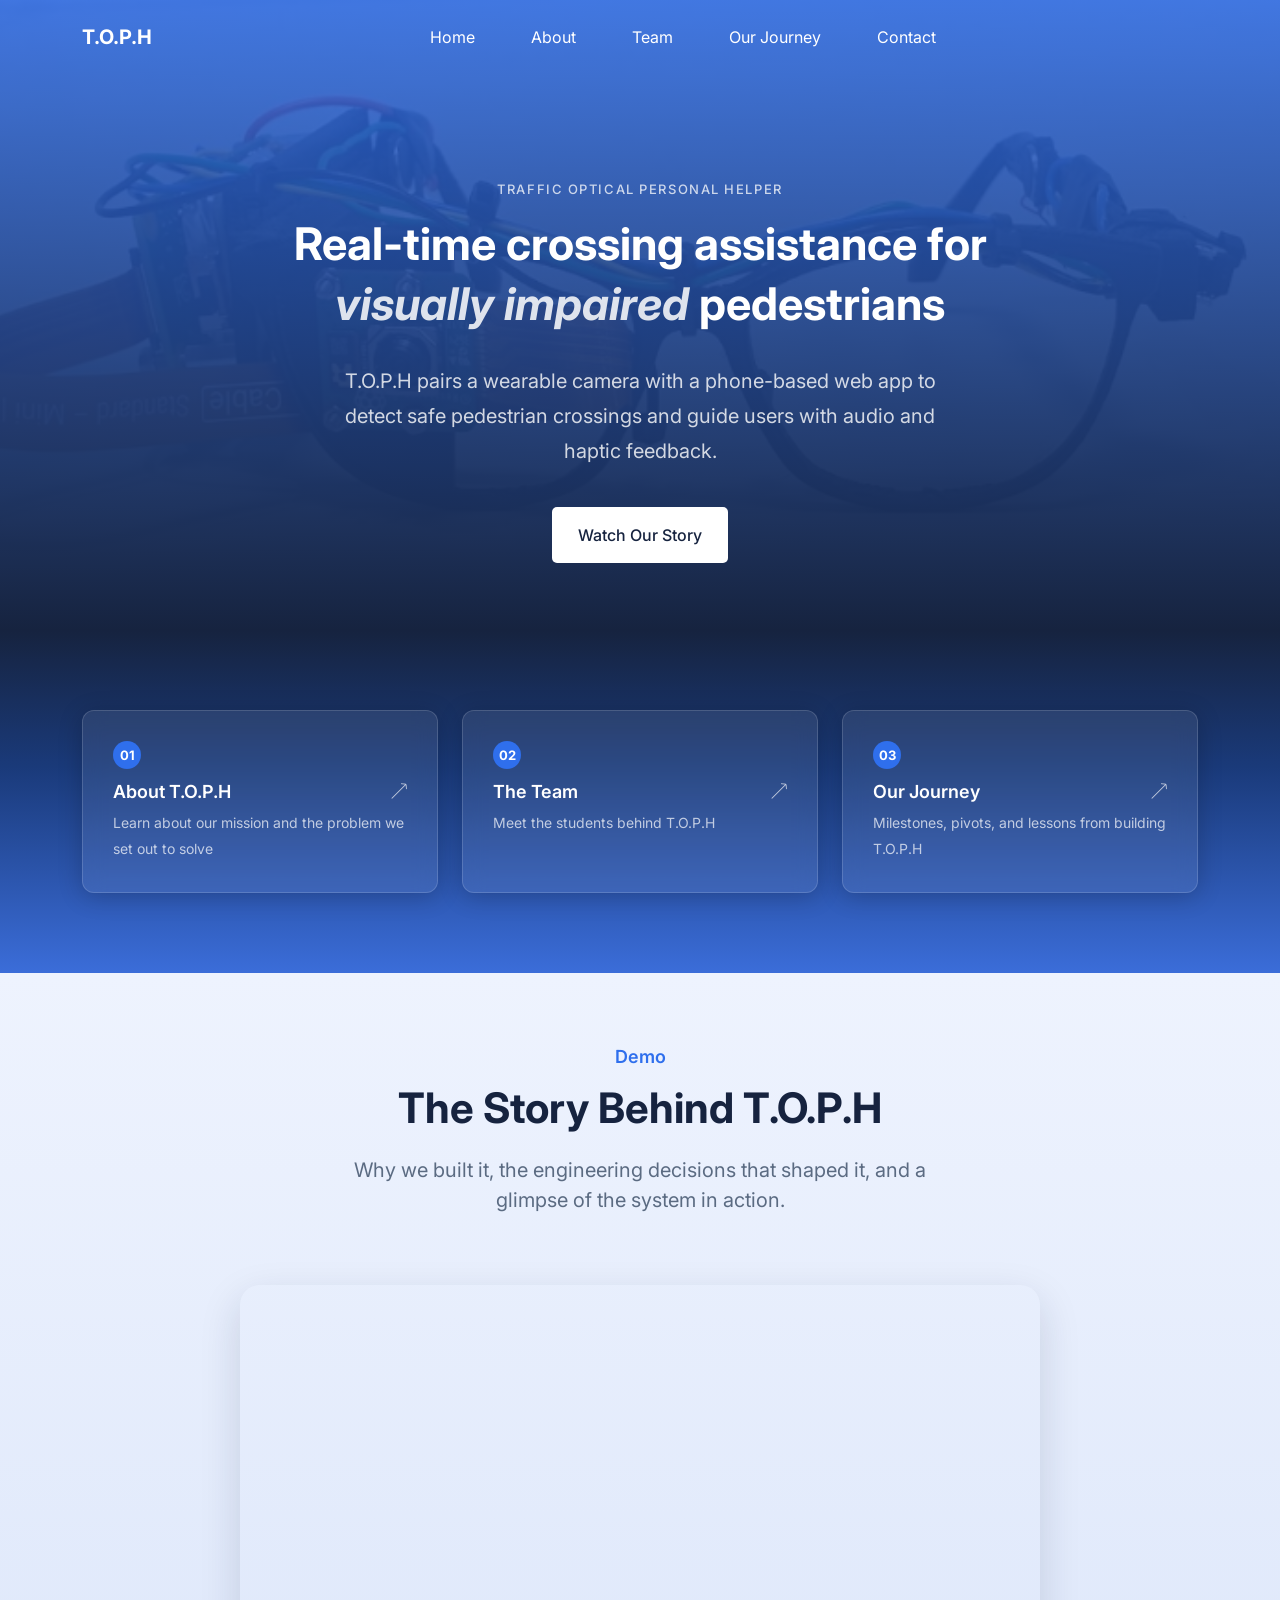
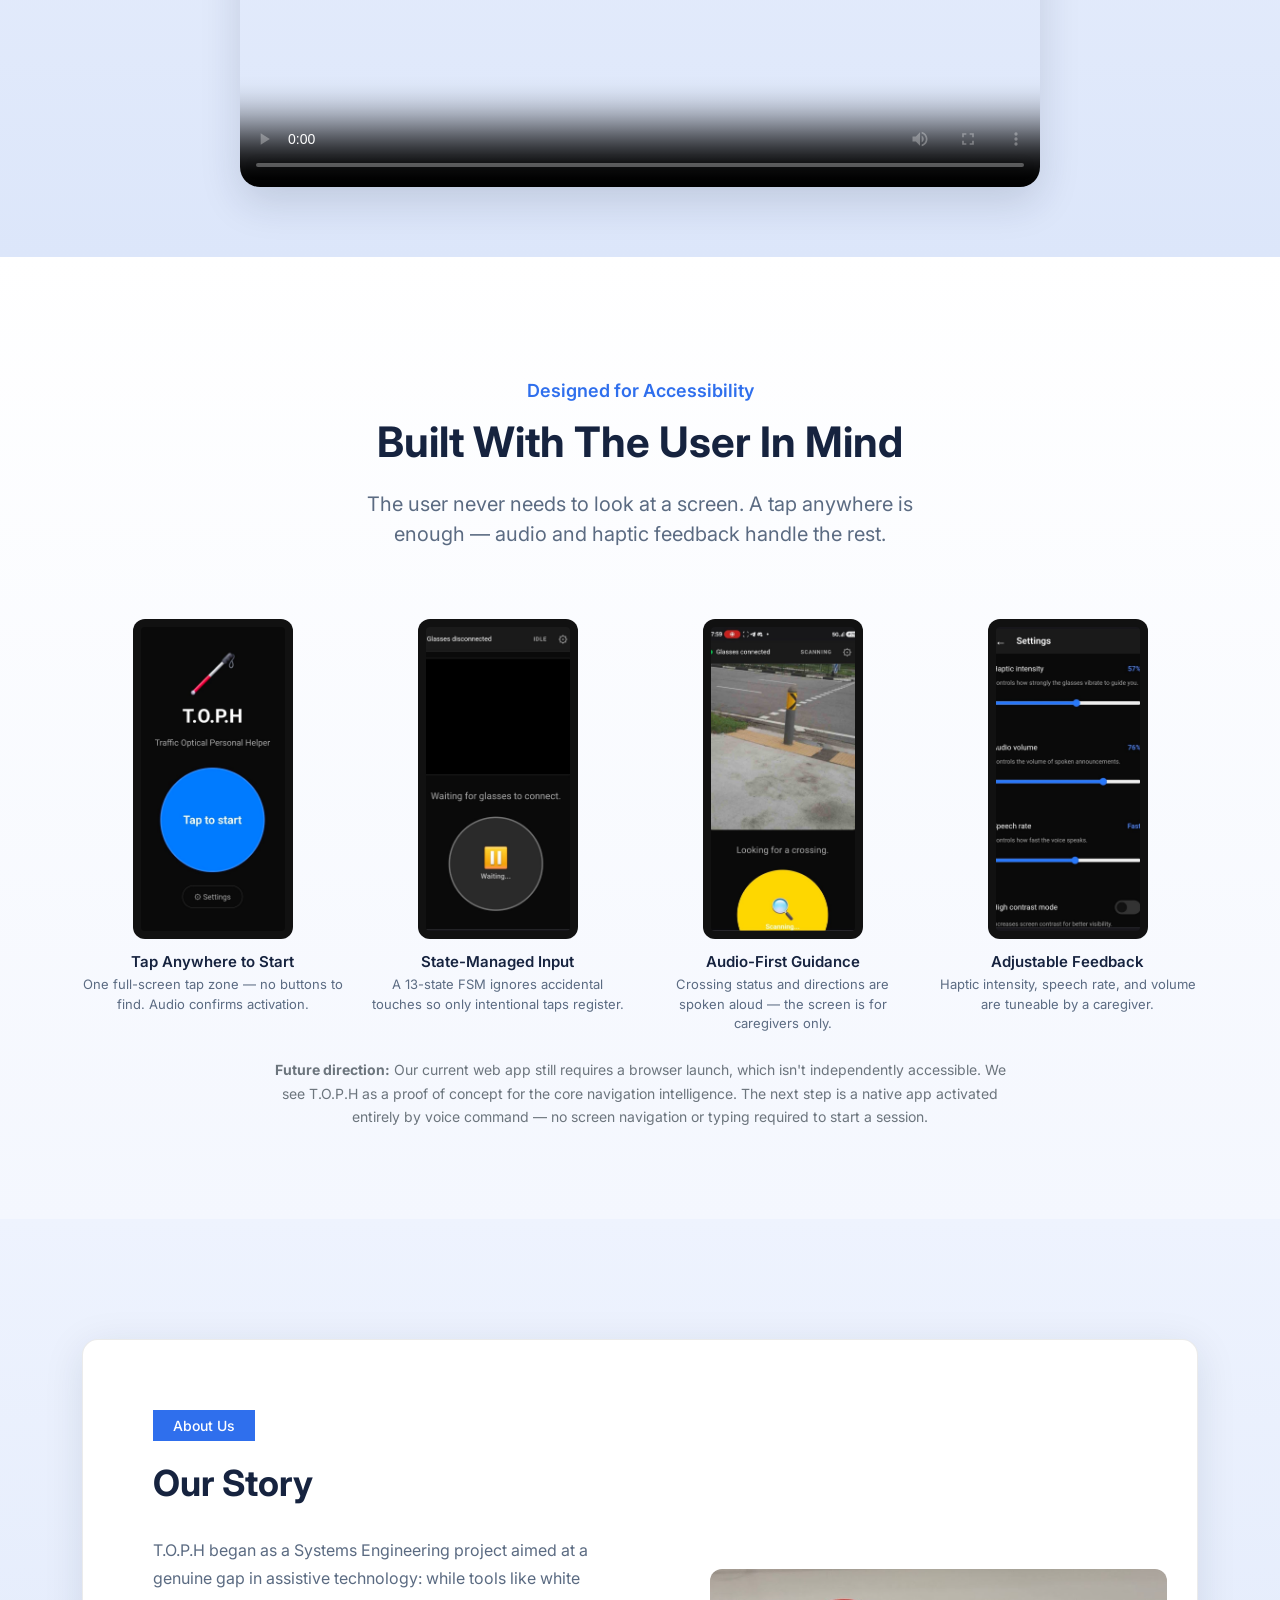
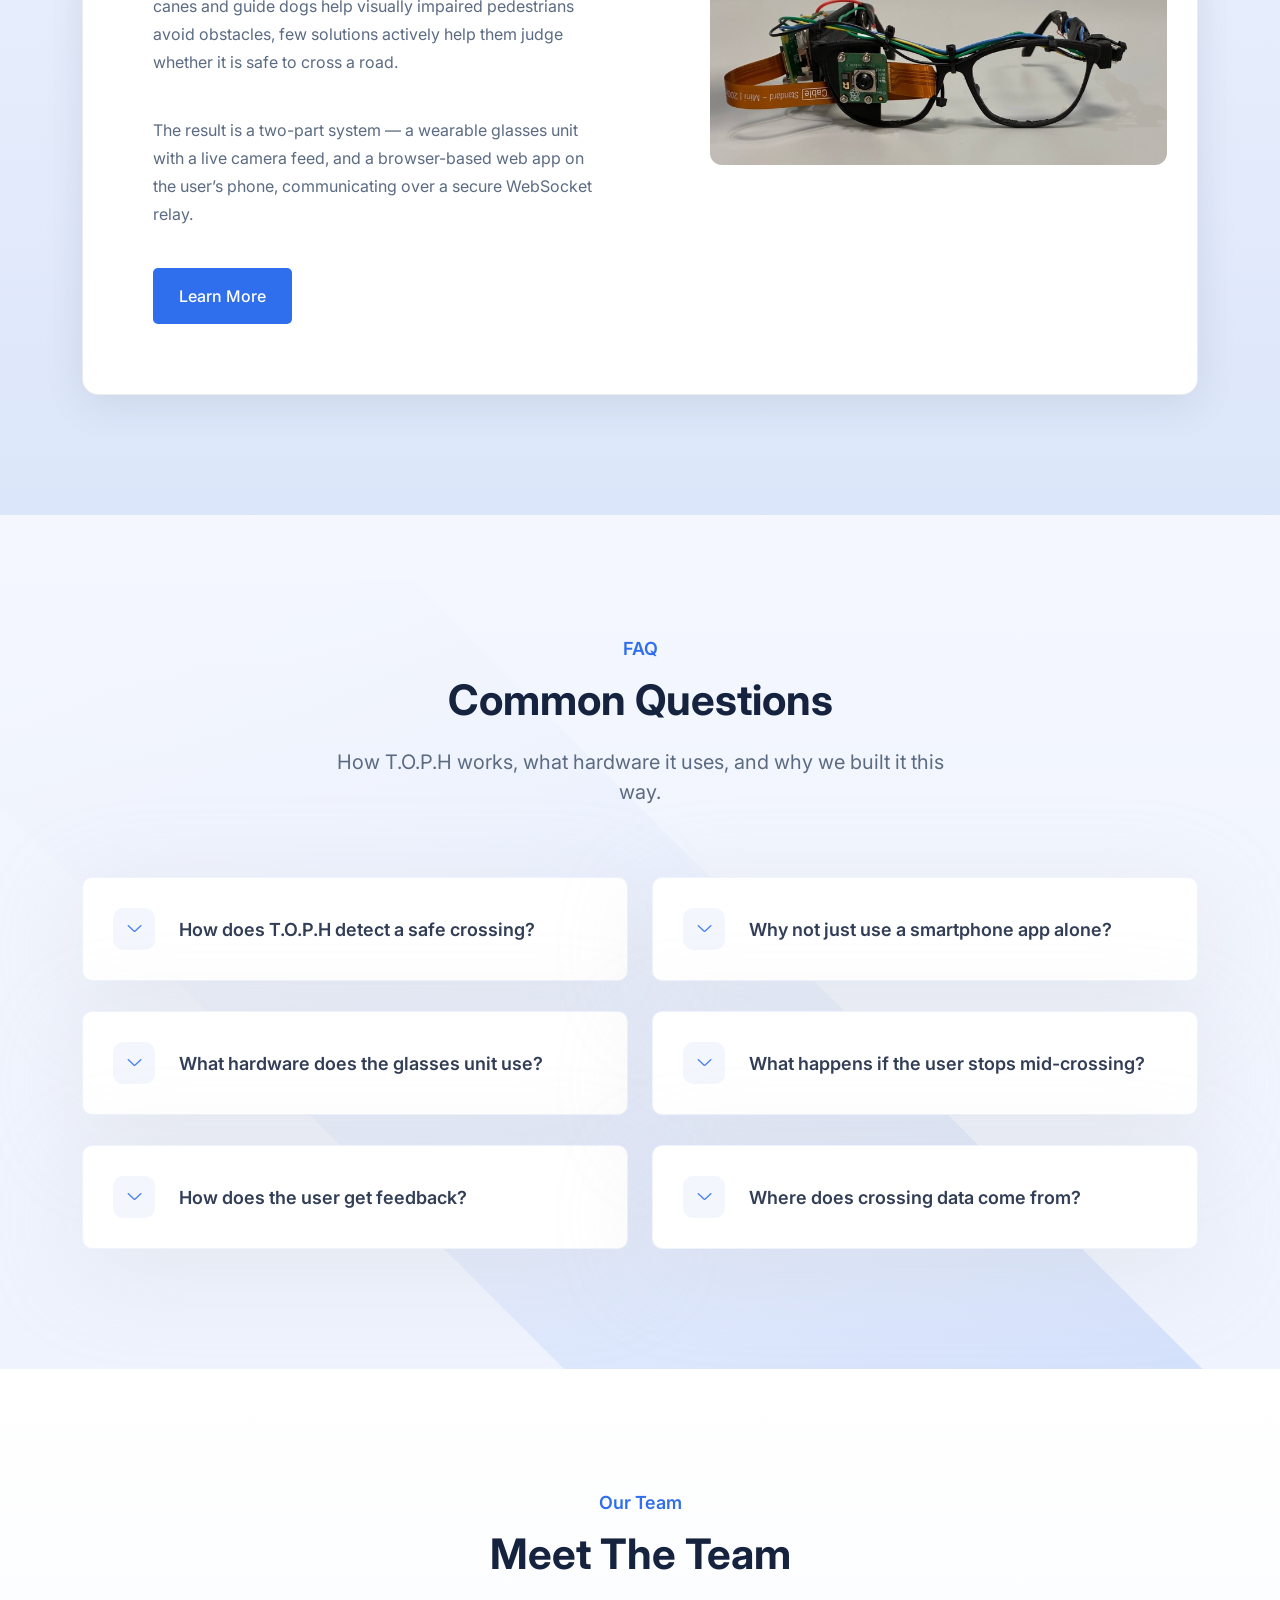
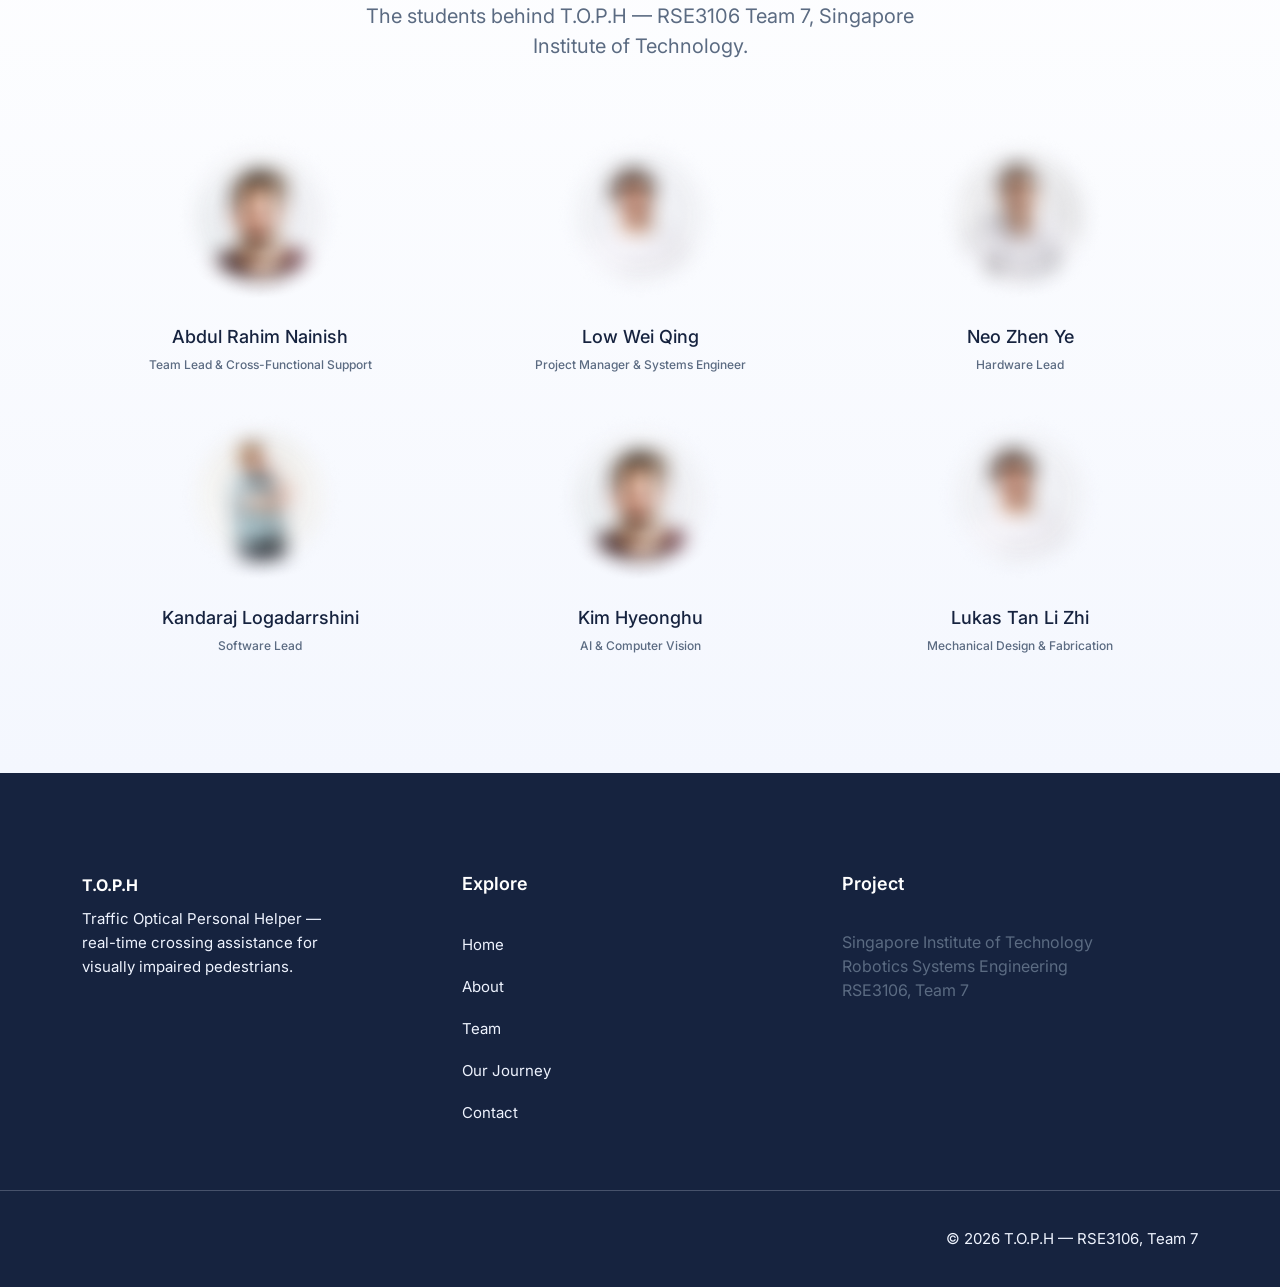
==== index.html @ c8e3e62a "Remove broken footer shapes, update contact page, remove contact from homepage - Remove non-existent" ====
<!DOCTYPE html>
<html lang="en">
  <head>
    <meta charset="UTF-8" />
    <meta http-equiv="X-UA-Compatible" content="IE=edge" />
    <meta name="viewport" content="width=device-width, initial-scale=1.0" />
    <title>T.O.P.H — Traffic Optical Personal Helper</title>

    <!-- Primary Meta Tags -->
    <meta
      name="title"
      content="T.O.P.H — Traffic Optical Personal Helper"
    />
    <meta
      name="description"
      content="T.O.P.H — Traffic Optical Personal Helper Team"
    />

    <!-- Open Graph / Facebook -->
    <meta property="og:type" content="website" />
    <meta property="og:url" content="https://uideck.com/play/" />
    <meta
      property="og:title"
      content="T.O.P.H — Traffic Optical Personal Helper"
    />
    <meta
      property="og:description"
      content="T.O.P.H — Traffic Optical Personal Helper Team"
    />
    <meta
      property="og:image"
      content="https://uideck.com/wp-content/uploads/2021/09/play-meta-bs.jpg"
    />

    <!-- Twitter -->
    <meta property="twitter:card" content="summary_large_image" />
    <meta property="twitter:url" content="https://uideck.com/play/" />
    <meta
      property="twitter:title"
      content="T.O.P.H — Traffic Optical Personal Helper"
    />
    <meta
      property="twitter:description"
      content="T.O.P.H — Traffic Optical Personal Helper Team"
    />
    <meta
      property="twitter:image"
      content="https://uideck.com/wp-content/uploads/2021/09/play-meta-bs.jpg"
    />

    <!--====== Favicon Icon ======-->
    <link
      rel="shortcut icon"
      href="assets/images/favicon.svg"
      type="image/svg"
    />

    <!-- ===== All CSS files ===== -->
    <link rel="stylesheet" href="assets/css/bootstrap.min.css" />
    <link rel="stylesheet" href="assets/css/animate.css" />
    <link rel="stylesheet" href="assets/css/lineicons.css" />
    <link rel="stylesheet" href="assets/css/ud-styles.css" />
  </head>
  <body>
    <!-- ====== Header Start ====== -->
    <header class="ud-header">
      <div class="container">
        <div class="row">
          <div class="col-lg-12">
            <nav class="navbar navbar-expand-lg">
              <a class="navbar-brand" href="index.html">
                <span class="fw-bold text-white startup-logo">T.O.P.H</span>
              </a>
              <button class="navbar-toggler">
                <span class="toggler-icon"> </span>
                <span class="toggler-icon"> </span>
                <span class="toggler-icon"> </span>
              </button>

              <div class="navbar-collapse">
                <ul id="nav" class="navbar-nav mx-auto">
                  <li class="nav-item">
                    <a class="ud-menu-scroll" href="index.html">Home</a>
                  </li>
                  <li class="nav-item">
                    <a class="ud-menu-scroll" href="about.html">About</a>
                  </li>
                  <li class="nav-item">
                    <a class="ud-menu-scroll" href="about.html#team">Team</a>
                  </li>
                  <li class="nav-item">
                    <a class="ud-menu-scroll" href="blog.html">Our Journey</a>
                  </li>
                  <li class="nav-item">
                    <a class="ud-menu-scroll" href="contact.html">Contact</a>
                  </li>
                </ul>
              </div>
            </nav>
          </div>
        </div>
      </div>
    </header>
    <!-- ====== Header End ====== -->

    <!-- ====== Hero Start ====== -->
    <section class="ud-hero" id="home">
      <div class="container">
        <div class="row">
          <div class="col-lg-12">
            <div class="ud-hero-content wow fadeInUp" data-wow-delay=".2s">
              <span class="ud-hero-tag">Traffic Optical Personal Helper</span>
              <h1 class="ud-hero-title">
                Real-time crossing assistance for <em>visually impaired</em> pedestrians
              </h1>
              <p class="ud-hero-desc">
                T.O.P.H pairs a wearable camera with a phone-based web app to detect
                safe pedestrian crossings and guide users with audio and haptic feedback.
              </p>
              <ul class="ud-hero-buttons">
                <li>
                  <a href="#demo" class="ud-main-btn ud-white-btn">
                    Watch Our Story
                  </a>
                </li>
              </ul>
            </div>
          </div>
        </div>
      </div>
    </section>
    <!-- ====== Hero End ====== -->

    <!-- ====== Explore Start ====== -->
    <section class="ud-explore">
      <div class="container">
        <div class="row g-4">
          <div class="col-md-4">
            <a href="about.html" class="ud-explore-card">
              <span class="ud-explore-num">01</span>
              <h5>About T.O.P.H <i class="lni lni-arrow-top-right"></i></h5>
              <p>Learn about our mission and the problem we set out to solve</p>
            </a>
          </div>
          <div class="col-md-4">
            <a href="about.html#team" class="ud-explore-card">
              <span class="ud-explore-num">02</span>
              <h5>The Team <i class="lni lni-arrow-top-right"></i></h5>
              <p>Meet the students behind T.O.P.H</p>
            </a>
          </div>
          <div class="col-md-4">
            <a href="blog.html" class="ud-explore-card">
              <span class="ud-explore-num">03</span>
              <h5>Our Journey <i class="lni lni-arrow-top-right"></i></h5>
              <p>Milestones, pivots, and lessons from building T.O.P.H</p>
            </a>
          </div>
        </div>
      </div>
    </section>
    <!-- ====== Explore End ====== -->

    <!-- ====== Demo Start ====== -->
    <section id="demo" class="ud-demo">
      <div class="container">
        <div class="ud-section-title mx-auto text-center">
          <span>Demo</span>
          <h2>The Story Behind T.O.P.H</h2>
          <p>
            Why we built it, the engineering decisions that shaped it,
            and a glimpse of the system in action.
          </p>
        </div>
        <div class="ud-demo-video">
          <video controls playsinline poster="assets/images/hardware/glasses-angle.jpg">
            <source src="assets/videos/demo.mp4" type="video/mp4" />
            Your browser does not support the video tag.
          </video>
        </div>
      </div>
    </section>
    <!-- ====== Demo End ====== -->

    <!-- ====== Features Start ====== -->
    <section id="features" class="ud-features">
      <div class="container">
        <div class="row">
          <div class="col-lg-12">
            <div class="ud-section-title mx-auto text-center">
              <span>Designed for Accessibility</span>
              <h2>Built With the User in Mind</h2>
              <p>
                The user never needs to look at a screen. A tap anywhere is enough —
                audio and haptic feedback handle the rest.
              </p>
            </div>
          </div>
        </div>
        <div class="row g-4 justify-content-center">
          <div class="col-lg-3 col-md-6 col-sm-6">
            <div class="ud-app-card wow fadeInUp" data-wow-delay=".1s">
              <img src="assets/images/app/App-front.jpg" alt="T.O.P.H home screen" />
              <h5>Tap Anywhere to Start</h5>
              <p>One full-screen tap zone — no buttons to find. Audio confirms activation.</p>
            </div>
          </div>
          <div class="col-lg-3 col-md-6 col-sm-6">
            <div class="ud-app-card wow fadeInUp" data-wow-delay=".15s">
              <img src="assets/images/app/Glasses disconnected.jpg" alt="Waiting for glasses connection" />
              <h5>State-Managed Input</h5>
              <p>A 13-state FSM ignores accidental touches so only intentional taps register.</p>
            </div>
          </div>
          <div class="col-lg-3 col-md-6 col-sm-6">
            <div class="ud-app-card wow fadeInUp" data-wow-delay=".2s">
              <img src="assets/images/app/Glasses connected.jpg" alt="Live camera scanning for crossing" />
              <h5>Audio-First Guidance</h5>
              <p>Crossing status and directions are spoken aloud — the screen is for caregivers only.</p>
            </div>
          </div>
          <div class="col-lg-3 col-md-6 col-sm-6">
            <div class="ud-app-card wow fadeInUp" data-wow-delay=".25s">
              <img src="assets/images/app/Settings.jpg" alt="Settings panel" />
              <h5>Adjustable Feedback</h5>
              <p>Haptic intensity, speech rate, and volume are tuneable by a caregiver.</p>
            </div>
          </div>
        </div>
        <div class="row mt-4">
          <div class="col-lg-8 mx-auto text-center">
            <p class="text-muted" style="font-size: 14px; line-height: 1.7;">
              <strong>Future direction:</strong> Our current web app still requires
              a browser launch, which isn't independently accessible. We see T.O.P.H
              as a proof of concept for the core navigation intelligence. The next step
              is a native app activated entirely by voice command — no screen navigation
              or typing required to start a session.
            </p>
          </div>
        </div>
      </div>
    </section>
    <!-- ====== Features End ====== -->

    <!-- ====== About Start ====== -->
    <section id="about" class="ud-about">
      <div class="container">
        <div class="ud-about-wrapper wow fadeInUp" data-wow-delay=".2s">
          <div class="ud-about-content-wrapper">
            <div class="ud-about-content">
              <span class="tag">About Us</span>
              <h2>Our Story</h2>
              <p>
                T.O.P.H began as a Systems Engineering project aimed at a genuine
                gap in assistive technology: while tools like white canes and guide
                dogs help visually impaired pedestrians avoid obstacles, few solutions
                actively help them judge whether it is safe to cross a road.
              </p>

              <p>
                The result is a two-part system — a wearable glasses unit with a live
                camera feed, and a browser-based web app on the user’s phone,
                communicating over a secure WebSocket relay.
              </p>
              <a href="about.html" class="ud-main-btn">Learn More</a>
            </div>
          </div>
          <div class="ud-about-image">
            <img src="assets/images/hardware/glasses-front.png" alt="T.O.P.H glasses prototype" style="border-radius: 12px; width: 100%; max-width: 500px;" />
          </div>
        </div>
      </div>
    </section>
    <!-- ====== About End ====== -->


    <!-- ====== FAQ Start ====== -->
    <section id="faq" class="ud-faq">
      <div class="shape">
        <img src="assets/images/faq/shape.svg" alt="shape" />
      </div>
      <div class="container">
        <div class="row">
          <div class="col-lg-12">
            <div class="ud-section-title text-center mx-auto">
              <span>FAQ</span>
              <h2>Common Questions</h2>
              <p>
                How T.O.P.H works, what hardware it uses, and why we
                built it this way.
              </p>
            </div>
          </div>
        </div>

        <div class="row">
          <div class="col-lg-6">
            <div class="ud-single-faq wow fadeInUp" data-wow-delay=".1s">
              <div class="accordion">
                <button
                  class="ud-faq-btn collapsed"
                  data-bs-toggle="collapse"
                  data-bs-target="#collapseOne"
                >
                  <span class="icon flex-shrink-0">
                    <i class="lni lni-chevron-down"></i>
                  </span>
                  <span>How does T.O.P.H detect a safe crossing?</span>
                </button>
                <div id="collapseOne" class="accordion-collapse collapse">
                  <div class="ud-faq-body">
                    A camera on the glasses unit streams live video to an onboard
                    YOLO11 segmentation model, which identifies crossing infrastructure
                    and pedestrian signals in real time. A double-confirmation safety
                    gate then checks the crossing state before any "safe to cross"
                    signal is sent to the user.
                  </div>
                </div>
              </div>
            </div>
            <div class="ud-single-faq wow fadeInUp" data-wow-delay=".15s">
              <div class="accordion">
                <button
                  class="ud-faq-btn collapsed"
                  data-bs-toggle="collapse"
                  data-bs-target="#collapseTwo"
                >
                  <span class="icon flex-shrink-0">
                    <i class="lni lni-chevron-down"></i>
                  </span>
                  <span>What hardware does the glasses unit use?</span>
                </button>
                <div id="collapseTwo" class="accordion-collapse collapse">
                  <div class="ud-faq-body">
                    We started with an ESP32 camera but it failed all three tests:
                    images pixelated at 10 metres, motion caused total blur, and
                    thermal throttling dropped video from 30fps to under 1fps within
                    minutes. We upgraded to a Raspberry Pi Zero 2W with a Camera Module,
                    boosting AI detection confidence from ~70% to ~94%.
                  </div>
                </div>
              </div>
            </div>
            <div class="ud-single-faq wow fadeInUp" data-wow-delay=".2s">
              <div class="accordion">
                <button
                  class="ud-faq-btn collapsed"
                  data-bs-toggle="collapse"
                  data-bs-target="#collapseThree"
                >
                  <span class="icon flex-shrink-0">
                    <i class="lni lni-chevron-down"></i>
                  </span>
                  <span>How does the user get feedback?</span>
                </button>
                <div id="collapseThree" class="accordion-collapse collapse">
                  <div class="ud-faq-body">
                    Through the phone-based web app, which communicates with the
                    glasses unit over a secure WebSocket relay. Feedback is delivered
                    as audio cues via the Web Speech API, alongside simple tap and
                    hold gestures for the user to confirm actions.
                  </div>
                </div>
              </div>
            </div>
          </div>
          <div class="col-lg-6">
            <div class="ud-single-faq wow fadeInUp" data-wow-delay=".1s">
              <div class="accordion">
                <button
                  class="ud-faq-btn collapsed"
                  data-bs-toggle="collapse"
                  data-bs-target="#collapseFour"
                >
                  <span class="icon flex-shrink-0">
                    <i class="lni lni-chevron-down"></i>
                  </span>
                  <span>Why not just use a smartphone app alone?</span>
                </button>
                <div id="collapseFour" class="accordion-collapse collapse">
                  <div class="ud-faq-body">
                    We started as a native Android app, but every code change
                    required a full compile-sign-deploy cycle. With less than two
                    months to build both hardware and software, we switched to a
                    browser-based web app — instant push-and-test, cross-device
                    compatibility, and standard web APIs for everything.
                  </div>
                </div>
              </div>
            </div>
            <div class="ud-single-faq wow fadeInUp" data-wow-delay=".15s">
              <div class="accordion">
                <button
                  class="ud-faq-btn collapsed"
                  data-bs-toggle="collapse"
                  data-bs-target="#collapseFive"
                >
                  <span class="icon flex-shrink-0">
                    <i class="lni lni-chevron-down"></i>
                  </span>
                  <span>What happens if the user stops mid-crossing?</span>
                </button>
                <div id="collapseFive" class="accordion-collapse collapse">
                  <div class="ud-faq-body">
                    A stall-detection timer in the crossing flow recognizes when a
                    user has paused, rather than assuming continuous motion, and
                    adjusts its guidance accordingly instead of issuing outdated
                    instructions.
                  </div>
                </div>
              </div>
            </div>
            <div class="ud-single-faq wow fadeInUp" data-wow-delay=".2s">
              <div class="accordion">
                <button
                  class="ud-faq-btn collapsed"
                  data-bs-toggle="collapse"
                  data-bs-target="#collapseSix"
                >
                  <span class="icon flex-shrink-0">
                    <i class="lni lni-chevron-down"></i>
                  </span>
                  <span>Where does crossing data come from?</span>
                </button>
                <div id="collapseSix" class="accordion-collapse collapse">
                  <div class="ud-faq-body">
                    Pedestrian crossing infrastructure is resolved through the
                    Overpass API querying OpenStreetMap, giving reliable,
                    cost-free access to crossing locations without relying on a
                    paid mapping service.
                  </div>
                </div>
              </div>
            </div>
          </div>
        </div>
      </div>
    </section>
    <!-- ====== FAQ End ====== -->


    <!-- ====== Team Start ====== -->
    <section id="team" class="ud-team">
      <div class="container">
        <div class="row">
          <div class="col-lg-12">
            <div class="ud-section-title mx-auto text-center">
              <span>Our Team</span>
              <h2>Meet The Team</h2>
              <p>
                The students behind T.O.P.H — RSE3106 Team 7,
                Singapore Institute of Technology.
              </p>
            </div>
          </div>
        </div>

                <div class="row">
          <div class="col-xl-4 col-lg-4 col-sm-6">
            <div class="ud-single-team wow fadeInUp" data-wow-delay=".1s">
              <div class="ud-team-image-wrapper">
                <div class="ud-team-image">
                  <img src="assets/images/team/team-01.png" alt="team" />
                </div>
                <img src="assets/images/team/dotted-shape.svg" alt="shape" class="shape shape-1" />
                <img src="assets/images/team/shape-2.svg" alt="shape" class="shape shape-2" />
              </div>
              <div class="ud-team-info">
                <h5>Abdul Rahim Nainish</h5>
                <h6>Team Lead & Cross-Functional Support</h6>
              </div>
            </div>
          </div>
          <div class="col-xl-4 col-lg-4 col-sm-6">
            <div class="ud-single-team wow fadeInUp" data-wow-delay=".15s">
              <div class="ud-team-image-wrapper">
                <div class="ud-team-image">
                  <img src="assets/images/team/team-02.png" alt="team" />
                </div>
                <img src="assets/images/team/dotted-shape.svg" alt="shape" class="shape shape-1" />
                <img src="assets/images/team/shape-2.svg" alt="shape" class="shape shape-2" />
              </div>
              <div class="ud-team-info">
                <h5>Low Wei Qing</h5>
                <h6>Project Manager & Systems Engineer</h6>
              </div>
            </div>
          </div>
          <div class="col-xl-4 col-lg-4 col-sm-6">
            <div class="ud-single-team wow fadeInUp" data-wow-delay=".2s">
              <div class="ud-team-image-wrapper">
                <div class="ud-team-image">
                  <img src="assets/images/team/team-03.png" alt="team" />
                </div>
                <img src="assets/images/team/dotted-shape.svg" alt="shape" class="shape shape-1" />
                <img src="assets/images/team/shape-2.svg" alt="shape" class="shape shape-2" />
              </div>
              <div class="ud-team-info">
                <h5>Neo Zhen Ye</h5>
                <h6>Hardware Lead</h6>
              </div>
            </div>
          </div>
          <div class="col-xl-4 col-lg-4 col-sm-6">
            <div class="ud-single-team wow fadeInUp" data-wow-delay=".1s">
              <div class="ud-team-image-wrapper">
                <div class="ud-team-image">
                  <img src="assets/images/team/team-04.png" alt="team" />
                </div>
                <img src="assets/images/team/dotted-shape.svg" alt="shape" class="shape shape-1" />
                <img src="assets/images/team/shape-2.svg" alt="shape" class="shape shape-2" />
              </div>
              <div class="ud-team-info">
                <h5>Kandaraj Logadarrshini</h5>
                <h6>Software Lead</h6>
              </div>
            </div>
          </div>
          <div class="col-xl-4 col-lg-4 col-sm-6">
            <div class="ud-single-team wow fadeInUp" data-wow-delay=".15s">
              <div class="ud-team-image-wrapper">
                <div class="ud-team-image">
                  <img src="assets/images/team/team-01.png" alt="team" />
                </div>
                <img src="assets/images/team/dotted-shape.svg" alt="shape" class="shape shape-1" />
                <img src="assets/images/team/shape-2.svg" alt="shape" class="shape shape-2" />
              </div>
              <div class="ud-team-info">
                <h5>Kim Hyeonghu</h5>
                <h6>AI & Computer Vision</h6>
              </div>
            </div>
          </div>
          <div class="col-xl-4 col-lg-4 col-sm-6">
            <div class="ud-single-team wow fadeInUp" data-wow-delay=".2s">
              <div class="ud-team-image-wrapper">
                <div class="ud-team-image">
                  <img src="assets/images/team/team-02.png" alt="team" />
                </div>
                <img src="assets/images/team/dotted-shape.svg" alt="shape" class="shape shape-1" />
                <img src="assets/images/team/shape-2.svg" alt="shape" class="shape shape-2" />
              </div>
              <div class="ud-team-info">
                <h5>Lukas Tan Li Zhi</h5>
                <h6>Mechanical Design & Fabrication</h6>
              </div>
            </div>
          </div>
        </div>
            </div>
    </section>
    <!-- ====== Team End ====== -->

    <!-- ====== Footer Start ====== -->
    <footer class="ud-footer wow fadeInUp" data-wow-delay=".15s">
      <div class="ud-footer-widgets">
        <div class="container">
          <div class="row">
            <div class="col-xl-4 col-lg-4 col-md-6">
              <div class="ud-widget">
                <a href="index.html" class="ud-footer-logo">
                  <span class="fw-bold text-white startup-logo">T.O.P.H</span>
                </a>
                <p class="ud-widget-desc">
                  Traffic Optical Personal Helper — real-time crossing assistance
                  for visually impaired pedestrians.
                </p>
              </div>
            </div>

            <div class="col-xl-4 col-lg-4 col-md-6 col-sm-6">
              <div class="ud-widget">
                <h5 class="ud-widget-title">Explore</h5>
                <ul class="ud-widget-links">
                  <li>
                    <a class="ud-menu-scroll" href="index.html">Home</a>
                  </li>
                  <li>
                    <a class="ud-menu-scroll" href="about.html">About</a>
                  </li>
                  <li>
                    <a class="ud-menu-scroll" href="about.html#team">Team</a>
                  </li>
                  <li>
                    <a class="ud-menu-scroll" href="blog.html">Our Journey</a>
                  </li>
                  <li>
                    <a class="ud-menu-scroll" href="contact.html">Contact</a>
                  </li>
                </ul>
              </div>
            </div>
            <div class="col-xl-4 col-lg-4 col-md-6 col-sm-6">
              <div class="ud-widget">
                <h5 class="ud-widget-title">Project</h5>
                <ul class="ud-widget-links">
                  <li>Singapore Institute of Technology</li>
                  <li>Robotics Systems Engineering</li>
                  <li>RSE3106, Team 7</li>
                </ul>
              </div>
            </div>
          </div>
        </div>
      </div>
      <div class="ud-footer-bottom">
        <div class="container">
          <div class="row">
            <div class="col-12 text-center">
              <p class="ud-footer-bottom-right">
                &copy; 2026 T.O.P.H — RSE3106, Team 7
              </p>
            </div>
          </div>
        </div>
      </div>
    </footer>
    <!-- ====== Footer End ====== -->

    <!-- ====== Back To Top Start ====== -->
    <a href="javascript:void(0)" class="back-to-top">
      <i class="lni lni-chevron-up"> </i>
    </a>
    <!-- ====== Back To Top End ====== -->

    <!-- ====== All Javascript Files ====== -->
    <script src="assets/js/bootstrap.bundle.min.js"></script>
    <script src="assets/js/wow.min.js"></script>
    <script src="assets/js/main.js"></script>
    <script>
      // ==== for menu scroll
      const pageLink = document.querySelectorAll(".ud-menu-scroll");

      pageLink.forEach((elem) => {
        elem.addEventListener("click", (e) => {
          const href = elem.getAttribute("href");
          if (!href.startsWith("#")) return;
          const target = document.querySelector(href);
          if (!target) return;
          e.preventDefault();
          target.scrollIntoView({ behavior: "smooth" });
        });
      });
    </script>
  </body>
</html>
---- assets/css/ud-styles.css ----
/*===========================
  COMMON css 
===========================*/
@import url("https://fonts.googleapis.com/css2?family=Inter:wght@200;300;400;500;600;700;800;900&display=swap");
:root {
  --font: "Inter", sans-serif;
  --body-color: #5b6b82;
  --heading-color: #16233f;
  --primary-color: #2F6FED;
  --white: #ffffff;
}

body {
  font-family: var(--font);
  font-weight: normal;
  font-style: normal;
  color: var(--body-color);
  overflow-x: hidden;
}

* {
  margin: 0;
  padding: 0;
  -webkit-box-sizing: border-box;
  box-sizing: border-box;
}

img {
  max-width: 100%;
}

a,
button,
input,
textarea {
  -webkit-transition: all 0.3s ease-out 0s;
  transition: all 0.3s ease-out 0s;
}

a,
a:focus,
input:focus,
textarea:focus,
button:focus,
.navbar-toggler:focus {
  text-decoration: none;
  outline: none;
  -webkit-box-shadow: none;
          box-shadow: none;
}

a:focus,
a:hover {
  text-decoration: none;
}

i,
span,
a {
  display: inline-block;
}

audio,
canvas,
iframe,
img,
svg,
video {
  vertical-align: middle;
}

h1,
h2,
h3,
h4,
h5,
h6 {
  font-weight: 700;
  color: var(--heading-color);
  margin: 0px;
}

h1 {
  font-size: 48px;
}

h2 {
  font-size: 36px;
}

h3 {
  font-size: 28px;
}

h4 {
  font-size: 22px;
}

h5 {
  font-size: 18px;
}

h6 {
  font-size: 16px;
}

ul,
ol {
  margin: 0px;
  padding: 0px;
  list-style-type: none;
}

p {
  font-size: 16px;
  font-weight: 400;
  line-height: 26px;
  color: var(--body-color);
  margin: 0px;
}

.bg_cover {
  background-position: center center;
  background-size: cover;
  background-repeat: no-repeat;
  width: 100%;
  height: 100%;
}

/*===== All Button Style =====*/
.ud-main-btn {
  display: inline-block;
  text-align: center;
  white-space: nowrap;
  vertical-align: middle;
  font-weight: 500;
  font-size: 16px;
  border-radius: 5px;
  padding: 15px 25px;
  border: 1px solid transparent;
  color: var(--white);
  cursor: pointer;
  z-index: 5;
  -webkit-transition: all 0.4s ease-out 0s;
  transition: all 0.4s ease-out 0s;
  background: var(--primary-color);
}

.ud-main-btn:hover {
  color: var(--white);
  background: var(--heading-color);
}

@media (max-width: 767px) {
  .container {
    padding-left: 40px;
    padding-right: 40px;
  }
}

@media only screen and (min-width: 576px) and (max-width: 767px) {
  .container {
    padding-left: 20px;
    padding-right: 20px;
  }
}

.back-to-top {
  width: 40px;
  height: 40px;
  line-height: 40px;
  background: var(--primary-color);
  -webkit-box-shadow: 0px 0px 5px rgba(0, 0, 0, 0.2);
          box-shadow: 0px 0px 5px rgba(0, 0, 0, 0.2);
  text-align: center;
  -webkit-box-pack: center;
      -ms-flex-pack: center;
          justify-content: center;
  -webkit-box-align: center;
      -ms-flex-align: center;
          align-items: center;
  border-radius: 5px;
  position: fixed;
  right: 30px;
  bottom: 30px;
  z-index: 99;
  color: var(--white);
}

.back-to-top:hover {
  color: var(--white);
  background: var(--heading-color);
}

/* ===== Header CSS ===== */
.ud-header {
  position: absolute;
  top: 0;
  left: 0;
  width: 100%;
  z-index: 99;
  -webkit-transition: all 0.3s ease-out 0s;
  transition: all 0.3s ease-out 0s;
}

.sticky {
  position: fixed;
  z-index: 99;
  background-color: rgba(255, 255, 255, 0.8);
  -webkit-backdrop-filter: blur(5px);
          backdrop-filter: blur(5px);
  -webkit-box-shadow: inset 0 -1px 0 0 rgba(0, 0, 0, 0.1);
  box-shadow: inset 0 -1px 0 0 rgba(0, 0, 0, 0.1);
  -webkit-transition: all 0.3s ease-out 0s;
  transition: all 0.3s ease-out 0s;
}

.sticky .navbar {
  padding: 0;
}
.navbar .startup-logo{
  color: var(--white);
}
.sticky .navbar .startup-logo{
  color: var(--primary-color) !important;
}
.navbar {
  padding: 0px 0;
  border-radius: 5px;
  position: relative;
  -webkit-transition: all 0.3s ease-out 0s;
  transition: all 0.3s ease-out 0s;
}

.navbar-brand {
  padding: 0;
}

@media only screen and (min-width: 768px) and (max-width: 991px), (max-width: 767px) {
  .navbar-brand {
    padding: 5px 0px;
  }
}

.navbar-brand img {
  max-width: 160px;
}

.navbar-toggler {
  padding: 0;
}

.navbar-toggler .toggler-icon {
  width: 30px;
  height: 2px;
  background-color: var(--white);
  display: block;
  margin: 5px 0;
  position: relative;
  -webkit-transition: all 0.3s ease-out 0s;
  transition: all 0.3s ease-out 0s;
}

.navbar-toggler.active .toggler-icon:nth-of-type(1) {
  -webkit-transform: rotate(45deg);
  transform: rotate(45deg);
  top: 7px;
}

.navbar-toggler.active .toggler-icon:nth-of-type(2) {
  opacity: 0;
}

.navbar-toggler.active .toggler-icon:nth-of-type(3) {
  -webkit-transform: rotate(135deg);
  transform: rotate(135deg);
  top: -7px;
}

@media only screen and (min-width: 768px) and (max-width: 991px), (max-width: 767px) {
  .navbar-collapse {
    position: absolute;
    top: 100%;
    right: 0;
    max-width: 300px;
    width: 100%;
    background-color: var(--white);
    z-index: 9;
    -webkit-box-shadow: 0px 15px 20px 0px rgba(0, 0, 0, 0.1);
    box-shadow: 0px 15px 20px 0px rgba(0, 0, 0, 0.1);
    padding: 0px;
    display: none;
    border-radius: 5px;
  }
  .navbar-collapse.show {
    display: block;
  }
}

@media only screen and (min-width: 768px) and (max-width: 991px), (max-width: 767px) {
  .navbar-nav {
    padding: 20px 30px;
  }
}

.navbar-nav .nav-item {
  position: relative;
  padding: 0px 20px;
}

@media only screen and (min-width: 992px) and (max-width: 1199px) {
  .navbar-nav .nav-item {
    padding: 0px 12px;
  }
}

@media only screen and (min-width: 768px) and (max-width: 991px), (max-width: 767px) {
  .navbar-nav .nav-item {
    padding: 0px;
  }
}

.navbar-nav .nav-item > a {
  font-size: 16px;
  font-weight: 400;
  color: var(--white);
  -webkit-transition: all 0.3s ease-out 0s;
  transition: all 0.3s ease-out 0s;
  padding: 25px 8px;
  position: relative;
}

@media only screen and (min-width: 768px) and (max-width: 991px), (max-width: 767px) {
  .navbar-nav .nav-item > a {
    display: block;
    padding: 8px 0;
    color: var(--heading-color);
  }
}

.navbar-nav .nav-item > a:hover, .navbar-nav .nav-item > a.active {
  color: var(--white);
  opacity: 0.5;
}

@media only screen and (min-width: 768px) and (max-width: 991px), (max-width: 767px) {
  .navbar-nav .nav-item > a:hover, .navbar-nav .nav-item > a.active {
    color: var(--primary-color);
    opacity: 1;
  }
}

.navbar-nav .nav-item .ud-submenu {
  position: absolute;
  width: 250px;
  background: var(--white);
  top: 110%;
  padding: 20px 30px;
  -webkit-box-shadow: 0 15px 44px rgba(140, 140, 140, 0.18);
          box-shadow: 0 15px 44px rgba(140, 140, 140, 0.18);
  border-radius: 5px;
  opacity: 0;
  visibility: hidden;
  -webkit-transition: all 0.3s ease-out 0s;
  transition: all 0.3s ease-out 0s;
}

@media only screen and (min-width: 768px) and (max-width: 991px), (max-width: 767px) {
  .navbar-nav .nav-item .ud-submenu {
    position: static;
    -webkit-box-shadow: none;
            box-shadow: none;
    width: 100%;
    padding: 0px;
    opacity: 1;
    visibility: visible;
    display: none;
  }
}

.navbar-nav .nav-item .ud-submenu.show {
  display: block;
}

.navbar-nav .nav-item .ud-submenu .ud-submenu-link {
  padding: 7px 0;
  color: var(--heading-color);
  font-size: 14px;
}

.navbar-nav .nav-item .ud-submenu .ud-submenu-link:hover {
  color: var(--primary-color);
}

.navbar-nav .nav-item:hover > a {
  color: var(--white);
  opacity: 0.5;
}

@media only screen and (min-width: 768px) and (max-width: 991px), (max-width: 767px) {
  .navbar-nav .nav-item:hover > a {
    color: var(--primary-color);
    opacity: 1;
  }
}

.navbar-nav .nav-item:hover > .ud-submenu {
  opacity: 1;
  visibility: visible;
  top: 100%;
}

.navbar-nav .nav-item.nav-item-has-children > a {
  position: relative;
}

.navbar-nav .nav-item.nav-item-has-children > a::after {
  content: "";
  -webkit-box-sizing: border-box;
          box-sizing: border-box;
  position: absolute;
  width: 10px;
  height: 10px;
  border-bottom: 2px solid;
  border-right: 2px solid;
  -webkit-transform: rotate(45deg) translateY(-50%);
          transform: rotate(45deg) translateY(-50%);
  right: -15px;
  top: 50%;
  margin-top: -2px;
}

@media only screen and (min-width: 768px) and (max-width: 991px), (max-width: 767px) {
  .navbar-nav .nav-item.nav-item-has-children > a::after {
    right: 5px;
  }
}

@media only screen and (min-width: 768px) and (max-width: 991px), (max-width: 767px) {
  .navbar-btn {
    position: absolute;
    top: 50%;
    right: 50px;
    -webkit-transform: translateY(-50%);
    transform: translateY(-50%);
  }
}

.navbar-btn .ud-main-btn {
  padding: 8px 16px;
  background: transparent;
}

.navbar-btn .ud-login-btn:hover {
  opacity: 0.5;
}

.navbar-btn .ud-white-btn {
  background: rgba(255, 255, 255, 0.2);
}

.navbar-btn .ud-white-btn:hover {
  background: white;
  color: var(--heading-color);
}

.sticky .navbar-toggler .toggler-icon {
  background-color: var(--heading-color);
}

.sticky .navbar-nav .nav-item:hover > a {
  color: var(--primary-color);
  opacity: 1;
}

.sticky .navbar-nav .nav-item a {
  color: var(--heading-color);
}

.sticky .navbar-nav .nav-item a.active, .sticky .navbar-nav .nav-item a:hover {
  color: var(--primary-color);
  opacity: 1;
}

.sticky .navbar-btn .ud-main-btn.ud-login-btn {
  color: var(--heading-color);
}

.sticky .navbar-btn .ud-main-btn.ud-login-btn:hover {
  color: var(--primary-color);
  opacity: 1;
}

.sticky .navbar-btn .ud-white-btn {
  background: var(--primary-color);
  color: var(--white);
}

.sticky .navbar-btn .ud-white-btn:hover {
  background: var(--heading-color);
}

/* ===== Hero CSS ===== */
.ud-hero {
  background: linear-gradient(rgba(47, 111, 237, 0.85), rgba(22, 35, 63, 1)), url('../images/hardware/glasses-front.png') center/cover no-repeat;
  padding-top: 180px;
  padding-bottom: 0;
  margin-bottom: 0;
}

@media only screen and (min-width: 768px) and (max-width: 991px) {
  .ud-hero {
    padding-top: 160px;
  }
}

@media (max-width: 767px) {
  .ud-hero {
    padding-top: 130px;
  }
}

.ud-hero-content {
  max-width: 780px;
  margin: auto;
  padding-bottom: 60px;
}

.ud-hero-content .ud-hero-title {
  color: var(--white);
  font-weight: 700;
  font-size: 45px;
  line-height: 60px;
  text-align: center;
  margin-bottom: 30px;
}

@media only screen and (min-width: 768px) and (max-width: 991px) {
  .ud-hero-content .ud-hero-title {
    font-size: 38px;
    line-height: 50px;
  }
}

@media (max-width: 767px) {
  .ud-hero-content .ud-hero-title {
    font-size: 26px;
    line-height: 38px;
  }
}

.ud-hero-content .ud-hero-desc {
  font-weight: normal;
  font-size: 20px;
  line-height: 35px;
  text-align: center;
  color: var(--white);
  opacity: 0.8;
  max-width: 600px;
  margin: auto;
  margin-bottom: 30px;
}

@media (max-width: 767px) {
  .ud-hero-content .ud-hero-desc {
    font-size: 16px;
    line-height: 30px;
  }
}

.ud-hero-buttons {
  display: -webkit-box;
  display: -ms-flexbox;
  display: flex;
  -webkit-box-align: center;
      -ms-flex-align: center;
          align-items: center;
  -webkit-box-pack: center;
      -ms-flex-pack: center;
          justify-content: center;
}

.ud-hero-buttons .ud-main-btn {
  margin: 8px;
}

@media (max-width: 767px) {
  .ud-hero-buttons .ud-main-btn {
    margin: 5px;
  }
}

@media (max-width: 767px) {
  .ud-hero-buttons .ud-main-btn {
    padding: 12px 16px;
  }
}

.ud-hero-buttons .ud-white-btn {
  background: var(--white);
  color: var(--heading-color);
}

.ud-hero-buttons .ud-white-btn:hover {
  -webkit-box-shadow: 0px 0px 25px rgba(0, 0, 0, 0.2);
          box-shadow: 0px 0px 25px rgba(0, 0, 0, 0.2);
  background: #fefefe;
  color: var(--primary-color);
}

.ud-hero-buttons .ud-link-btn:hover {
  color: var(--white);
  background: transparent;
  opacity: 0.5;
}

.ud-hero-brands-wrapper {
  text-align: center;
  margin-bottom: 40px;
}

.ud-hero-brands-wrapper img {
  -webkit-transition: all 0.3s;
  transition: all 0.3s;
  opacity: 0.5;
  max-width: 250px;
}

.ud-hero-brands-wrapper img:hover {
  opacity: 1;
}

.ud-hero-image {
  max-width: 845px;
  margin: auto;
  text-align: center;
  position: relative;
  z-index: 1;
}

.ud-hero-image img {
  max-width: 100%;
  text-align: center;
}

.ud-hero-image .shape {
  position: absolute;
  z-index: -1;
}

.ud-hero-image .shape.shape-1 {
  bottom: 0;
  left: -30px;
}

.ud-hero-image .shape.shape-2 {
  top: -20px;
  right: -20px;
}

/* ===== Hero tag + accent word ===== */
.ud-hero-tag {
  display: block;
  text-align: center;
  text-transform: uppercase;
  letter-spacing: 0.12em;
  font-size: 13px;
  font-weight: 500;
  color: var(--white);
  opacity: 0.75;
  margin-bottom: 14px;
}

.ud-hero-content .ud-hero-title em {
  font-style: italic;
  opacity: 0.85;
}

/* ===== Explore cards ===== */
.ud-explore {
  padding: 80px 0;
  background: linear-gradient(180deg, #16233f 0%, #1a3a7a 40%, #3b6dd9 100%);
  margin-top: -1px;
}

.ud-explore-card {
  display: block;
  height: 100%;
  padding: 30px;
  border-radius: 12px;
  border: 1px solid rgba(255, 255, 255, 0.15);
  background: rgba(255, 255, 255, 0.08);
  backdrop-filter: blur(10px);
  -webkit-backdrop-filter: blur(10px);
  text-decoration: none;
  transition: all 0.3s ease;
  box-shadow: 0 4px 24px rgba(0, 0, 0, 0.2);
}

.ud-explore-card:hover {
  background: rgba(255, 255, 255, 0.18);
  border-color: rgba(255, 255, 255, 0.35);
  box-shadow: 0 8px 32px rgba(47, 111, 237, 0.35);
  transform: translateY(-4px);
}

.ud-explore-num {
  display: inline-block;
  font-size: 13px;
  font-weight: 700;
  color: #fff;
  background: var(--primary-color);
  width: 28px;
  height: 28px;
  line-height: 28px;
  text-align: center;
  border-radius: 50%;
  margin-bottom: 12px;
}

.ud-explore-card h5 {
  font-size: 18px;
  font-weight: 600;
  color: #fff;
  margin-bottom: 8px;
  display: flex;
  align-items: center;
  justify-content: space-between;
}

.ud-explore-card h5 i {
  font-size: 16px;
  color: rgba(255, 255, 255, 0.7);
}

.ud-explore-card p {
  font-size: 14px;
  color: rgba(255, 255, 255, 0.7);
  margin: 0;
}

/* ===== Hardware gallery ===== */
.ud-hardware-gallery {
  padding: 80px 0;
  background: linear-gradient(180deg, #eef3fe 0%, #dce6fa 100%);
}

.ud-hardware-gallery img {
  width: 100%;
  border-radius: 16px;
  cursor: zoom-in;
  transition: transform 0.3s ease, box-shadow 0.3s ease;
}

.ud-hardware-gallery img:hover {
  transform: scale(1.03);
  box-shadow: 0px 15px 30px rgba(22, 35, 63, 0.15);
}

/* ===== Lightbox ===== */
.ud-lightbox-overlay {
  display: none;
  position: fixed;
  inset: 0;
  background: rgba(22, 35, 63, 0.92);
  z-index: 9999;
  align-items: center;
  justify-content: center;
  flex-direction: column;
  padding: 30px;
}

.ud-lightbox-overlay.active {
  display: flex;
}

.ud-lightbox-overlay img {
  max-width: 90vw;
  max-height: 80vh;
  border-radius: 8px;
}

.ud-lightbox-overlay p {
  color: #fff;
  margin-top: 16px;
  font-size: 14px;
  opacity: 0.85;
}

.ud-lightbox-close {
  position: absolute;
  top: 24px;
  right: 34px;
  color: #fff;
  font-size: 34px;
  cursor: pointer;
  line-height: 1;
}

/* ===== Prototype progression carousel ===== */
.ud-progress-carousel {
  padding: 70px 0;
}

.ud-progress-carousel .carousel {
  max-width: 700px;
  margin: 30px auto 0;
  border-radius: 12px;
  overflow: hidden;
  box-shadow: 0px 15px 40px rgba(22, 35, 63, 0.1);
}

.ud-progress-carousel .carousel-item img {
  width: 100%;
  height: 360px;
  object-fit: cover;
  background: #eef3fe;
}

.ud-progress-carousel .carousel-caption {
  position: static;
  background: var(--heading-color);
  color: #fff;
  padding: 14px 20px;
  font-size: 14px;
  text-shadow: none;
}

.ud-progress-carousel .carousel-control-prev,
.ud-progress-carousel .carousel-control-next {
  width: 44px;
  height: 44px;
  top: 40%;
  background: rgba(22, 35, 63, 0.5);
  border-radius: 50%;
}

.ud-progress-carousel .carousel-control-prev {
  left: 16px;
}

.ud-progress-carousel .carousel-control-next {
  right: 16px;
}

/* ===== Journey Timeline ===== */
.ud-journey-timeline {
  padding: 80px 0;
  background: linear-gradient(180deg, #ffffff 0%, #f4f7fe 100%);
}

.ud-timeline {
  position: relative;
  max-width: 800px;
  margin: 40px auto 0;
}

.ud-timeline-line {
  position: absolute;
  left: 50%;
  top: 0;
  bottom: 0;
  width: 3px;
  background: linear-gradient(180deg, var(--primary-color) 0%, #13c296 100%);
  transform: translateX(-50%);
}

@media (max-width: 767px) {
  .ud-timeline-line {
    left: 20px;
  }
}

.ud-timeline-item {
  position: relative;
  width: 50%;
  padding: 0 40px 50px;
}

.ud-timeline-left {
  left: 0;
  text-align: right;
}

.ud-timeline-right {
  left: 50%;
  text-align: left;
}

.ud-timeline-end {
  left: 25%;
  width: 50%;
  text-align: center;
}

@media (max-width: 767px) {
  .ud-timeline-item,
  .ud-timeline-end {
    width: 100%;
    left: 0;
    padding-left: 50px;
    padding-right: 16px;
    text-align: left;
  }
}

.ud-timeline-dot {
  position: absolute;
  width: 16px;
  height: 16px;
  background: var(--primary-color);
  border: 3px solid var(--white);
  border-radius: 50%;
  top: 6px;
  box-shadow: 0 0 0 3px var(--primary-color);
  z-index: 2;
}

.ud-timeline-left .ud-timeline-dot {
  right: -8px;
}

.ud-timeline-right .ud-timeline-dot {
  left: -8px;
}

.ud-timeline-end .ud-timeline-dot {
  left: 50%;
  transform: translateX(-50%);
}

.ud-timeline-dot-final {
  background: #13c296;
  box-shadow: 0 0 0 3px #13c296;
  width: 20px;
  height: 20px;
}

@media (max-width: 767px) {
  .ud-timeline-dot,
  .ud-timeline-left .ud-timeline-dot,
  .ud-timeline-right .ud-timeline-dot,
  .ud-timeline-end .ud-timeline-dot {
    left: 12px;
    right: auto;
    transform: none;
  }
}

.ud-timeline-card {
  background: var(--white);
  border: 1px solid #e4ecfe;
  border-radius: 16px;
  padding: 22px 24px;
  box-shadow: 0 4px 15px rgba(22, 35, 63, 0.06);
  transition: all 0.3s ease;
}

.ud-timeline-card:hover {
  box-shadow: 0 8px 25px rgba(47, 111, 237, 0.15);
  transform: translateY(-2px);
}

.ud-timeline-tag {
  font-size: 12px;
  font-weight: 600;
  color: var(--primary-color);
  text-transform: uppercase;
  letter-spacing: 0.06em;
}

.ud-timeline-card h5 {
  font-size: 16px;
  font-weight: 600;
  color: var(--heading-color);
  margin: 6px 0 8px;
}

.ud-timeline-card p {
  font-size: 13px;
  color: var(--body-color);
  line-height: 1.6;
  margin: 0;
}

/* ===== Demo video ===== */
.ud-demo {
  padding: 70px 0;
  background: linear-gradient(180deg, #eef3fe 0%, #dce6fa 100%);
}

/* ===== App screenshot cards ===== */

.ud-app-card {
  text-align: center;
  height: 100%;
  display: flex;
  flex-direction: column;
  align-items: center;
}

.ud-app-card:hover {
  transform: translateY(-5px);
  box-shadow: 0 10px 30px rgba(22, 35, 63, 0.15);
}

.ud-app-card img {
  width: 160px;
  height: 320px;
  object-fit: cover;
  background: #111;
  padding: 8px;
  border-radius: 12px;
  display: block;
}

.ud-app-card h5 {
  font-size: 15px;
  font-weight: 600;
  color: var(--heading-color);
  margin: 14px 0 4px;
}

.ud-app-card p {
  font-size: 13px;
  color: var(--body-color);
  margin: 0;
  line-height: 1.5;
}

.ud-demo-video {
  max-width: 800px;
  margin: 30px auto 0;
  position: relative;
  width: 100%;
  padding-bottom: 45%;
  height: 0;
  border-radius: 20px;
  overflow: hidden;
  box-shadow: 0px 15px 40px rgba(22, 35, 63, 0.15);
}

.ud-demo-video iframe,
.ud-demo-video video {
  position: absolute;
  top: 0;
  left: 0;
  width: 100%;
  height: 100%;
  border: 0;
  border-radius: 12px;
}

/* ===== Features CSS ===== */
.ud-features {
  padding-top: 120px;
  padding-bottom: 90px;
  background: linear-gradient(180deg, #ffffff 0%, #f4f7fe 100%);
}

@media (max-width: 767px) {
  .ud-features {
    padding-top: 80px;
    padding-bottom: 40px;
  }
}

.ud-section-title {
  max-width: 620px;
  margin-bottom: 70px;
}

.ud-section-title span {
  font-weight: 600;
  font-size: 18px;
  color: var(--primary-color);
  margin-bottom: 10px;
}

.ud-section-title h2 {
  font-weight: 700;
  font-size: 42px;
  line-height: 55px;
  text-transform: capitalize;
  color: var(--heading-color);
  margin-bottom: 20px;
}

.ud-section-title p {
  font-size: 20px;
  line-height: 30px;
}

@media (max-width: 767px) {
  .ud-section-title p {
    font-size: 16px;
    line-height: 26px;
  }
}

.ud-single-feature {
  margin-bottom: 40px;
}

.ud-single-feature:hover .ud-feature-icon::before {
  -webkit-transform: rotate(45deg);
  transform: rotate(45deg);
}

.ud-single-feature .ud-feature-icon {
  width: 70px;
  height: 70px;
  display: -webkit-box;
  display: -ms-flexbox;
  display: flex;
  -webkit-box-align: center;
      -ms-flex-align: center;
          align-items: center;
  -webkit-box-pack: center;
      -ms-flex-pack: center;
          justify-content: center;
  border-radius: 18px;
  background: linear-gradient(135deg, #2F6FED 0%, #1a3a7a 100%);
  font-size: 32px;
  color: var(--white);
  position: relative;
  z-index: 1;
  text-align: center;
  margin-bottom: 40px;
}

.ud-single-feature .ud-feature-icon::before {
  content: "";
  position: absolute;
  width: 100%;
  height: 100%;
  top: 0;
  left: 0;
  border-radius: 14px;
  background: var(--primary-color);
  opacity: 0.2;
  z-index: -1;
  -webkit-transform: rotate(23deg);
  transform: rotate(23deg);
  -webkit-transition: all 0.3s ease-out 0s;
  transition: all 0.3s ease-out 0s;
}

.ud-single-feature .ud-feature-title {
  font-weight: 700;
  font-size: 20px;
  line-height: 28px;
  margin-bottom: 12px;
}

@media only screen and (min-width: 992px) and (max-width: 1199px) {
  .ud-single-feature .ud-feature-title {
    font-size: 18px;
    line-height: 26px;
  }
}

.ud-single-feature .ud-feature-desc {
  font-size: 16px;
  line-height: 24px;
  margin-bottom: 40px;
}

.ud-single-feature .ud-feature-link {
  font-weight: 500;
  color: var(--body-color);
}

.ud-single-feature .ud-feature-link:hover {
  color: var(--primary-color);
}

/* ===== About CSS ===== */
.ud-about {
  background: linear-gradient(180deg, #eef3fe 0%, #dce6fa 100%);
  padding: 120px 0;
}

@media (max-width: 767px) {
  .ud-about {
    padding: 80px 0;
  }
}

.ud-about-wrapper {
  background: var(--white);
  border: 1px solid rgba(0, 0, 0, 0.08);
  border-radius: 16px;
  overflow: hidden;
  box-shadow: 0 8px 40px rgba(22, 35, 63, 0.1);
  display: -webkit-box;
  display: -ms-flexbox;
  display: flex;
  -webkit-box-pack: justify;
      -ms-flex-pack: justify;
          justify-content: space-between;
  -webkit-box-align: center;
      -ms-flex-align: center;
          align-items: center;
}

@media only screen and (min-width: 768px) and (max-width: 991px), (max-width: 767px) {
  .ud-about-wrapper {
    display: block;
  }
}

.ud-about-content-wrapper {
  padding: 70px;
}

@media (max-width: 767px) {
  .ud-about-content-wrapper {
    padding: 50px 30px;
  }
}

@media only screen and (min-width: 576px) and (max-width: 767px) {
  .ud-about-content-wrapper {
    padding: 50px;
  }
}

.ud-about-content {
  max-width: 500px;
}

.ud-about-content .tag {
  font-weight: 500;
  font-size: 14px;
  color: var(--white);
  background: var(--primary-color);
  padding: 5px 20px;
  display: inline-block;
  margin-bottom: 20px;
}

.ud-about-content h2 {
  font-weight: bold;
  font-size: 36px;
  line-height: 45px;
  margin-bottom: 30px;
}

@media (max-width: 767px) {
  .ud-about-content h2 {
    font-size: 26px;
    line-height: 38px;
  }
}

.ud-about-content p {
  font-size: 16px;
  line-height: 28px;
  margin-bottom: 40px;
}

.ud-about-content .ud-main-btn:hover {
  background: #2748b4;
  -webkit-box-shadow: 0px 0px 10px rgba(0, 0, 0, 0.3);
          box-shadow: 0px 0px 10px rgba(0, 0, 0, 0.3);
}

.ud-about-image {
  display: flex;
  align-items: center;
  justify-content: center;
  padding: 30px;
}

@media only screen and (min-width: 768px) and (max-width: 991px), (max-width: 767px) {
  .ud-about-image {
    text-align: center;
  }
}

/* ===== Pricing CSS ===== */
.ud-pricing {
  padding-top: 120px;
  padding-bottom: 90px;
}

@media (max-width: 767px) {
  .ud-pricing {
    padding-top: 80px;
    padding-bottom: 40px;
  }
}

.ud-single-pricing {
  margin-bottom: 40px;
  background: var(--white);
  border: 2px solid #d4deff;
  border-radius: 8px;
  text-align: center;
  padding: 45px 30px;
  position: relative;
}

.ud-single-pricing.active {
  background: -webkit-gradient(linear, left top, left bottom, from(#2F6FED), to(#179bee));
  background: linear-gradient(180deg, #2F6FED 0%, #179bee 100%);
  border: none;
  padding: 55px 30px;
}

.ud-single-pricing.active .ud-pricing-header h3,
.ud-single-pricing.active .ud-pricing-header h4 {
  color: var(--white);
}

.ud-single-pricing.active .ud-pricing-body li {
  color: var(--white);
}

.ud-single-pricing.first-item::after, .ud-single-pricing.last-item::after {
  content: "";
  position: absolute;
  width: 55px;
  height: 55px;
  z-index: 1;
}

.ud-single-pricing.first-item::after {
  background: var(--primary-color);
  left: -2px;
  bottom: -2px;
  border-radius: 0px 55px 0px 8px;
}

.ud-single-pricing.last-item::after {
  background: #13c296;
  top: -2px;
  right: -2px;
  border-radius: 0px 8px 0px 55px;
}

.ud-single-pricing .ud-popular-tag {
  display: inline-block;
  padding: 10px 25px;
  background: var(--white);
  border-radius: 30px;
  color: var(--primary-color);
  margin-bottom: 20px;
  font-weight: 600;
}

.ud-single-pricing .ud-pricing-header h3 {
  font-weight: 500;
  font-size: 15px;
  margin-bottom: 8px;
}

.ud-single-pricing .ud-pricing-header h4 {
  font-weight: 600;
  font-size: 26px;
  color: var(--primary-color);
  margin-bottom: 40px;
}

.ud-single-pricing .ud-pricing-body {
  margin-bottom: 40px;
}

.ud-single-pricing .ud-pricing-body li {
  font-weight: 500;
  font-size: 15px;
  margin-bottom: 18px;
}

.ud-single-pricing .ud-main-btn {
  border-radius: 30px;
  padding: 15px 40px;
}

.ud-single-pricing .ud-border-btn {
  border: 1px solid #d4deff;
  color: var(--primary-color);
  background: var(--white);
}

.ud-single-pricing .ud-border-btn:hover {
  color: var(--white);
  border-color: var(--primary-color);
  background: var(--primary-color);
}

.ud-single-pricing .ud-white-btn {
  background: var(--white);
  color: var(--heading-color);
}

.ud-single-pricing .ud-white-btn:hover {
  color: var(--white);
  background: var(--heading-color);
}

/* ===== FAQ CSS ===== */
.ud-faq {
  padding-top: 120px;
  padding-bottom: 90px;
  background: linear-gradient(180deg, #f4f7fe 0%, #eef3fe 100%);
  position: relative;
  z-index: 1;
}

@media (max-width: 767px) {
  .ud-faq {
    padding-top: 80px;
    padding-bottom: 50px;
  }
}

.ud-faq .shape {
  position: absolute;
  z-index: -1;
  left: 0;
  bottom: 0;
}

.ud-single-faq {
  background: var(--white);
  border: 1px solid #eef3fe;
  -webkit-box-shadow: 0px 20px 95px rgba(201, 203, 204, 0.3);
          box-shadow: 0px 20px 95px rgba(201, 203, 204, 0.3);
  border-radius: 10px;
  margin-bottom: 30px;
}

.ud-single-faq .ud-faq-btn {
  text-align: left;
  display: -webkit-box;
  display: -ms-flexbox;
  display: flex;
  width: 100%;
  -webkit-box-align: center;
      -ms-flex-align: center;
          align-items: center;
  border: none;
  background: transparent;
  font-weight: 600;
  font-size: 18px;
  color: var(--heading-color);
  opacity: 0.88;
  padding: 30px;
}

@media only screen and (min-width: 992px) and (max-width: 1199px), (max-width: 767px) {
  .ud-single-faq .ud-faq-btn {
    padding: 15px;
  }
}

.ud-single-faq .ud-faq-btn.collapsed span.icon i {
  -webkit-transform: rotate(0deg);
  transform: rotate(0deg);
}

.ud-single-faq .ud-faq-btn span.icon {
  display: -webkit-box;
  display: -ms-flexbox;
  display: flex;
  -webkit-box-align: center;
      -ms-flex-align: center;
          align-items: center;
  -webkit-box-pack: center;
      -ms-flex-pack: center;
          justify-content: center;
  width: 42px;
  height: 42px;
  background: rgba(48, 86, 211, 0.06);
  border-radius: 10px;
  color: var(--primary-color);
  margin-right: 24px;
}

.ud-single-faq .ud-faq-btn span.icon i {
  -webkit-transform: rotate(180deg);
  transform: rotate(180deg);
  -webkit-transition: all 0.3s;
  transition: all 0.3s;
  font-size: 14px;
  font-weight: 700;
}

.ud-single-faq .ud-faq-body {
  padding: 0px 30px 40px 95px;
}

@media only screen and (min-width: 992px) and (max-width: 1199px), (max-width: 767px) {
  .ud-single-faq .ud-faq-body {
    padding: 0px 16px 20px 82px;
  }
}

/* ===== Testimonials CSS ===== */
.ud-testimonials {
  padding-top: 120px;
}

@media (max-width: 767px) {
  .ud-testimonials {
    padding-top: 80px;
  }
}

.ud-single-testimonial {
  padding: 30px;
  -webkit-box-shadow: 0px 60px 120px -20px #e4ecfe;
          box-shadow: 0px 60px 120px -20px #e4ecfe;
  background: var(--white);
  margin-bottom: 50px;
}

.ud-single-testimonial .ud-testimonial-ratings {
  margin-bottom: 10px;
}

.ud-single-testimonial .ud-testimonial-ratings i {
  color: #fbb040;
}

.ud-single-testimonial .ud-testimonial-content {
  margin-bottom: 25px;
}

.ud-single-testimonial .ud-testimonial-content p {
  font-size: 16px;
  line-height: 30px;
  color: #637381;
}

.ud-single-testimonial .ud-testimonial-info {
  display: -webkit-box;
  display: -ms-flexbox;
  display: flex;
  -webkit-box-align: center;
      -ms-flex-align: center;
          align-items: center;
}

.ud-single-testimonial .ud-testimonial-info .ud-testimonial-image {
  width: 50px;
  height: 50px;
  border-radius: 50%;
  overflow: hidden;
  margin-right: 20px;
}

.ud-single-testimonial .ud-testimonial-info .ud-testimonial-meta h4 {
  font-weight: 600;
  font-size: 14px;
}

.ud-single-testimonial .ud-testimonial-info .ud-testimonial-meta p {
  font-size: 12px;
  color: #969696;
}

.ud-brands .ud-title {
  margin-bottom: 30px;
}

.ud-brands .ud-title h6 {
  font-weight: normal;
  font-size: 12px;
  color: var(--body-color);
  display: inline-block;
  position: relative;
}

.ud-brands .ud-title h6::after {
  content: "";
  position: absolute;
  width: 30px;
  height: 1px;
  background: #afb2b5;
  right: -40px;
  top: 50%;
}

.ud-brands .ud-brands-logo {
  display: -webkit-box;
  display: -ms-flexbox;
  display: flex;
  -webkit-box-align: center;
      -ms-flex-align: center;
          align-items: center;
  -ms-flex-wrap: wrap;
      flex-wrap: wrap;
  margin-right: -40px;
}

.ud-brands .ud-brands-logo .ud-single-logo {
  margin-right: 40px;
  margin-bottom: 20px;
  max-width: 140px;
}

.ud-brands .ud-brands-logo .ud-single-logo:hover img {
  -webkit-filter: none;
          filter: none;
}

.ud-brands .ud-brands-logo .ud-single-logo img {
  -webkit-filter: grayscale(1);
          filter: grayscale(1);
  -webkit-transition: all 0.3s ease-out 0s;
  transition: all 0.3s ease-out 0s;
}

/* ===== Team CSS ===== */
.ud-team {
  padding-top: 120px;
  padding-bottom: 80px;
  background: linear-gradient(180deg, #ffffff 0%, #f4f7fe 100%);
}

@media (max-width: 767px) {
  .ud-team {
    padding-top: 80px;
    padding-bottom: 40px;
  }
}

.ud-single-team {
  margin-bottom: 40px;
}

.ud-single-team .ud-team-image-wrapper {
  width: 170px;
  height: 170px;
  position: relative;
  margin: 0px auto 25px;
}

.ud-single-team .ud-team-image {
  border-radius: 50%;
}

.ud-single-team .ud-team-image img {
  width: 100%;
  border-radius: 50%;
}

.ud-single-team .shape {
  position: absolute;
  z-index: -1;
}

.ud-single-team .shape.shape-1 {
  top: 0;
  left: 0;
}

.ud-single-team .shape.shape-2 {
  bottom: 0;
  right: 0;
}

.ud-single-team .ud-team-info {
  text-align: center;
  margin-bottom: 20px;
}

.ud-single-team .ud-team-info h5 {
  font-weight: 500;
  font-size: 18px;
  text-transform: capitalize;
  margin-bottom: 10px;
}

.ud-single-team .ud-team-info h6 {
  font-weight: 500;
  font-size: 12px;
  color: var(--body-color);
}

.ud-single-team .ud-team-socials {
  display: -webkit-box;
  display: -ms-flexbox;
  display: flex;
  -webkit-box-align: center;
      -ms-flex-align: center;
          align-items: center;
  -webkit-box-pack: center;
      -ms-flex-pack: center;
          justify-content: center;
}

.ud-single-team .ud-team-socials a {
  width: 32px;
  height: 32px;
  display: -webkit-box;
  display: -ms-flexbox;
  display: flex;
  -webkit-box-align: center;
      -ms-flex-align: center;
          align-items: center;
  -webkit-box-pack: center;
      -ms-flex-pack: center;
          justify-content: center;
  margin: 0px 10px;
  color: #cdced6;
}

.ud-single-team .ud-team-socials a:hover {
  color: var(--primary-color);
}

/* ===== Contact CSS ===== */
.ud-contact {
  padding: 120px 0px;
  position: relative;
  background: linear-gradient(180deg, #f8faff 0%, #eef3fe 50%, #dce6fa 100%);
}

@media (max-width: 767px) {
  .ud-contact {
    padding: 80px 0;
  }
}

.ud-contact::after {
  display: none;
}

.ud-contact-title {
  margin-bottom: 60px;
}

@media only screen and (min-width: 768px) and (max-width: 991px), (max-width: 767px) {
  .ud-contact-title {
    margin-bottom: 40px;
  }
}

.ud-contact-title span {
  color: var(--primary-color);
  font-weight: 600;
  font-size: 14px;
  letter-spacing: 0.08em;
  margin-bottom: 12px;
}

.ud-contact-title h2 {
  font-weight: 700;
  font-size: 32px;
  line-height: 42px;
  color: var(--heading-color);
}

.ud-contact-desc {
  font-size: 16px;
  line-height: 26px;
  color: var(--body-color);
  margin-top: 16px;
}

.ud-contact-info-wrapper {
  display: flex;
  flex-wrap: wrap;
  gap: 20px;
}

@media only screen and (min-width: 768px) and (max-width: 991px), (max-width: 767px) {
  .ud-contact-info-wrapper {
    margin-bottom: 50px;
  }
}

.ud-contact-info-wrapper .ud-single-info {
  display: flex;
  max-width: 100%;
  background: var(--white);
  border-radius: 12px;
  padding: 24px;
  box-shadow: 0 4px 20px rgba(22, 35, 63, 0.08);
  transition: all 0.3s ease;
  flex: 1;
  min-width: 220px;
}

.ud-contact-info-wrapper .ud-single-info:hover {
  box-shadow: 0 8px 30px rgba(47, 111, 237, 0.15);
  transform: translateY(-2px);
}

.ud-contact-info-wrapper .ud-info-icon {
  font-size: 28px;
  color: var(--white);
  background: var(--primary-color);
  width: 52px;
  height: 52px;
  min-width: 52px;
  display: flex;
  align-items: center;
  justify-content: center;
  border-radius: 12px;
  margin-right: 20px;
}

.ud-contact-info-wrapper .ud-info-meta h5 {
  font-weight: 600;
  font-size: 16px;
  margin-bottom: 6px;
}

.ud-contact-info-wrapper .ud-info-meta p {
  font-size: 14px;
  line-height: 22px;
}

.ud-contact-form-wrapper {
  box-shadow: 0 8px 40px rgba(22, 35, 63, 0.1);
  border-radius: 16px;
  background: var(--white);
  padding: 50px;
  border: 1px solid rgba(47, 111, 237, 0.08);
}

@media (max-width: 767px) {
  .ud-contact-form-wrapper {
    padding: 40px 30px;
  }
}

@media only screen and (min-width: 1200px) and (max-width: 1399px), only screen and (min-width: 992px) and (max-width: 1199px), only screen and (min-width: 576px) and (max-width: 767px) {
  .ud-contact-form-wrapper {
    padding: 50px 40px;
  }
}

.ud-contact-form-wrapper .ud-contact-form-title {
  font-style: normal;
  font-weight: 700;
  font-size: 24px;
  margin-bottom: 30px;
  color: var(--heading-color);
}

@media (max-width: 767px) {
  .ud-contact-form-wrapper .ud-contact-form-title {
    font-size: 22px;
  }
}

.ud-contact-form-wrapper .ud-form-group {
  margin-bottom: 22px;
}

.ud-contact-form-wrapper .ud-form-group label {
  display: block;
  font-weight: 500;
  font-size: 13px;
  color: var(--heading-color);
  margin-bottom: 6px;
}

.ud-contact-form-wrapper .ud-form-group input,
.ud-contact-form-wrapper .ud-form-group textarea {
  display: block;
  width: 100%;
  padding: 12px 16px;
  border: 1px solid #e4ecfe;
  border-radius: 8px;
  outline: none;
  resize: none;
  font-size: 14px;
  transition: all 0.3s ease;
  background: #f8faff;
}

.ud-contact-form-wrapper .ud-form-group input:focus,
.ud-contact-form-wrapper .ud-form-group textarea:focus {
  border-color: var(--primary-color);
  background: var(--white);
  box-shadow: 0 0 0 3px rgba(47, 111, 237, 0.1);
}

.ud-contact-btn {
  width: 100%;
  border-radius: 8px;
  padding: 14px 24px;
  font-size: 15px;
  font-weight: 600;
}

/* ===== Footer CSS ===== */
.ud-footer {
  background: var(--heading-color);
  padding-top: 100px;
  position: relative;
  z-index: 1;
  overflow: hidden;
}

.ud-footer .shape {
  position: absolute;
  z-index: -1;
}

.ud-footer .shape.shape-1 {
  top: 0;
  left: 0;
}

.ud-footer .shape.shape-2 {
  top: 0;
  right: 0;
}

.ud-footer .shape.shape-3 {
  bottom: 0;
  right: 0;
}

.ud-widget {
  margin-bottom: 50px;
}

.ud-widget .ud-footer-logo {
  max-width: 160px;
  display: block;
  margin-bottom: 10px;
}

.ud-widget .ud-footer-logo img {
  width: 100%;
}

.ud-widget .ud-widget-desc {
  font-size: 15px;
  line-height: 24px;
  color: #eef3fe;
  margin-bottom: 30px;
  max-width: 260px;
}

.ud-widget .ud-widget-socials {
  display: -webkit-box;
  display: -ms-flexbox;
  display: flex;
  -webkit-box-align: center;
      -ms-flex-align: center;
          align-items: center;
}

.ud-widget .ud-widget-socials a {
  font-size: 16px;
  color: #dddddd;
  margin-right: 20px;
}

.ud-widget .ud-widget-socials a:hover {
  color: var(--primary-color);
}

.ud-widget .ud-widget-title {
  font-weight: 600;
  font-size: 18px;
  margin-bottom: 35px;
  color: var(--white);
}

.ud-widget .ud-widget-links a {
  display: inline-block;
  margin-bottom: 12px;
  font-size: 15px;
  line-height: 30px;
  color: #eef3fe;
}

.ud-widget .ud-widget-links a:hover {
  color: var(--primary-color);
  padding-left: 10px;
}

.ud-widget .ud-widget-brands {
  display: -webkit-box;
  display: -ms-flexbox;
  display: flex;
  -ms-flex-wrap: wrap;
      flex-wrap: wrap;
  -webkit-box-pack: justify;
      -ms-flex-pack: justify;
          justify-content: space-between;
}

.ud-widget .ud-widget-brands a {
  display: block;
  max-width: 120px;
  margin-bottom: 20px;
  margin-right: 20px;
}

@media only screen and (min-width: 1200px) and (max-width: 1399px) {
  .ud-widget .ud-widget-brands a {
    max-width: 100px;
  }
}

.ud-footer-bottom {
  padding: 35px 0;
  border-top: 1px solid rgba(136, 144, 164, 0.43);
}

.ud-footer-bottom .ud-footer-bottom-left {
  display: -webkit-box;
  display: -ms-flexbox;
  display: flex;
  -webkit-box-align: center;
      -ms-flex-align: center;
          align-items: center;
}

@media (max-width: 767px) {
  .ud-footer-bottom .ud-footer-bottom-left {
    -webkit-box-pack: center;
        -ms-flex-pack: center;
            justify-content: center;
  }
}

.ud-footer-bottom .ud-footer-bottom-left a {
  font-weight: normal;
  font-size: 15px;
  color: #eef3fe;
  margin-right: 30px;
  display: inline-block;
}

@media (max-width: 767px) {
  .ud-footer-bottom .ud-footer-bottom-left a {
    margin: 0px 8px 8px;
  }
}

.ud-footer-bottom .ud-footer-bottom-left a:hover {
  color: var(--primary-color);
}

.ud-footer-bottom .ud-footer-bottom-right {
  text-align: right;
  font-weight: normal;
  font-size: 15px;
  color: #eef3fe;
}

.ud-footer-bottom .ud-footer-bottom-right a {
  color: var(--primary-color);
}

.ud-footer-bottom .ud-footer-bottom-right a:hover {
  text-decoration: underline;
}

@media (max-width: 767px) {
  .ud-footer-bottom .ud-footer-bottom-right {
    text-align: center;
    margin-top: 10px;
  }
}

/* ====== Banner CSS ======= */
.ud-page-banner {
  padding-top: 130px;
  padding-bottom: 80px;
  background: linear-gradient(135deg, #16233f 0%, #1a3a7a 50%, #2F6FED 100%);
}

.ud-banner-content {
  text-align: center;
  max-width: 600px;
  margin: auto;
}

.ud-banner-content h1 {
  color: var(--white);
  font-size: 38px;
  font-weight: 600;
}

/* ====== Login CSS ====== */
.ud-login {
  padding-top: 80px;
  padding-bottom: 80px;
}

.ud-login-wrapper {
  max-width: 500px;
  margin: auto;
  background: var(--white);
  text-align: center;
  padding: 60px;
  -webkit-box-shadow: 0px 10px 35px rgba(0, 0, 0, 0.05);
          box-shadow: 0px 10px 35px rgba(0, 0, 0, 0.05);
}

.ud-login-wrapper .ud-login-logo {
  margin-bottom: 30px;
}

.ud-login-form .ud-form-group {
  margin-bottom: 25px;
}

.ud-login-form .ud-form-group input {
  width: 100%;
  border: 2px solid #dddddd;
  border-radius: 4px;
  padding: 12px 24px;
  background: #fcfdfe;
  color: var(--body-color);
}

.ud-login-form .ud-form-group input:focus {
  border-color: var(--primary-color);
}

.ud-socials-connect {
  padding-top: 10px;
  padding-bottom: 30px;
}

.ud-socials-connect p {
  font-size: 16px;
  color: var(--body-color);
  margin-bottom: 10px;
}

.ud-socials-connect ul {
  display: -webkit-box;
  display: -ms-flexbox;
  display: flex;
  -webkit-box-align: center;
      -ms-flex-align: center;
          align-items: center;
  margin-left: -10px;
  margin-right: -10px;
}

.ud-socials-connect ul li {
  width: 100%;
}

.ud-socials-connect ul li a {
  height: 45px;
  background: var(--primary-color);
  display: -webkit-box;
  display: -ms-flexbox;
  display: flex;
  -webkit-box-align: center;
      -ms-flex-align: center;
          align-items: center;
  -webkit-box-pack: center;
      -ms-flex-pack: center;
          justify-content: center;
  margin: 10px;
  border-radius: 6px;
  color: var(--white);
  font-size: 20px;
}

.ud-socials-connect ul li a.facebook {
  background: #4064ac;
}

.ud-socials-connect ul li a.facebook:hover {
  background: #315294;
}

.ud-socials-connect ul li a.twitter {
  background: #1c9cea;
}

.ud-socials-connect ul li a.twitter:hover {
  background: #0f8bd8;
}

.ud-socials-connect ul li a.google {
  background: #d64937;
}

.ud-socials-connect ul li a.google:hover {
  background: #c53b29;
}

.forget-pass {
  font-size: 16px;
  color: var(--body-color);
  margin-bottom: 8px;
}

.signup-option {
  color: var(--body-color);
  font-size: 16px;
}

.signup-option a {
  color: var(--primary-color);
}

/* ====== Blog CSS ====== */
.ud-blog-grids {
  padding-top: 120px;
  padding-bottom: 80px;
}

.ud-blog-grids.ud-related-articles {
  padding-top: 100px;
}

@media (max-width: 767px) {
  .ud-blog-grids {
    padding-top: 80px;
    padding-bottom: 40px;
  }
}

.ud-single-blog {
  margin-bottom: 40px;
}

.ud-single-blog:hover .ud-blog-image img {
  -webkit-transform: scale(1.1) rotate(3deg);
  transform: scale(1.1) rotate(3deg);
}

.ud-single-blog .ud-blog-image {
  border-radius: 4px;
  overflow: hidden;
  margin-bottom: 30px;
}

.ud-single-blog .ud-blog-image a {
  display: block;
}

.ud-single-blog .ud-blog-image img {
  width: 100%;
  -webkit-transition: all 0.3s ease-out 0s;
  transition: all 0.3s ease-out 0s;
}

.ud-single-blog .ud-blog-date {
  display: -webkit-inline-box;
  display: -ms-inline-flexbox;
  display: inline-flex;
  font-size: 12px;
  font-weight: 600;
  padding: 8px 16px;
  background: var(--primary-color);
  color: var(--white);
  border-radius: 5px;
  margin-bottom: 20px;
}

.ud-single-blog .ud-blog-title {
  font-weight: 600;
  font-size: 24px;
  line-height: 32px;
  margin-bottom: 15px;
}

@media only screen and (min-width: 992px) and (max-width: 1199px) {
  .ud-single-blog .ud-blog-title {
    font-size: 20px;
    line-height: 28px;
  }
}

.ud-single-blog .ud-blog-title a {
  color: inherit;
}

.ud-single-blog .ud-blog-title a:hover {
  color: var(--primary-color);
}

.ud-single-blog .ud-blog-desc {
  font-size: 16px;
  line-height: 28px;
}

.ud-related-articles-title {
  font-weight: 800;
  font-size: 28px;
  padding-bottom: 25px;
  position: relative;
  margin-bottom: 50px;
}

.ud-related-articles-title::after {
  content: "";
  position: absolute;
  width: 80px;
  height: 2px;
  background: var(--primary-color);
  left: 0;
  bottom: 0;
}

/* ====== Blog Details CSS ====== */
.ud-blog-details {
  padding-top: 120px;
}

@media (max-width: 767px) {
  .ud-blog-details {
    padding-top: 80px;
  }
}

.ud-blog-details-image {
  position: relative;
  border-radius: 5px;
  overflow: hidden;
  height: 500px;
}

@media (max-width: 767px) {
  .ud-blog-details-image {
    height: 300px;
  }
}

.ud-blog-details-image > img {
  position: absolute;
  left: 0;
  top: 0;
  width: 100%;
  height: 100%;
  -o-object-fit: cover;
     object-fit: cover;
  -o-object-position: center center;
     object-position: center center;
}

.ud-blog-overlay {
  position: absolute;
  top: 0;
  left: 0;
  width: 100%;
  height: 100%;
  display: -webkit-box;
  display: -ms-flexbox;
  display: flex;
  -webkit-box-align: end;
      -ms-flex-align: end;
          align-items: flex-end;
  background: -webkit-gradient(linear, left top, left bottom, color-stop(46.88%, rgba(48, 86, 211, 0)), color-stop(93.23%, rgba(13, 21, 49, 0.72)));
  background: linear-gradient(180deg, rgba(48, 86, 211, 0) 46.88%, rgba(13, 21, 49, 0.72) 93.23%);
  border-radius: 5px;
  padding: 30px;
}

.ud-blog-overlay-content {
  display: -webkit-box;
  display: -ms-flexbox;
  display: flex;
  -webkit-box-align: center;
      -ms-flex-align: center;
          align-items: center;
}

@media (max-width: 767px) {
  .ud-blog-overlay-content {
    -webkit-box-orient: vertical;
    -webkit-box-direction: normal;
        -ms-flex-direction: column;
            flex-direction: column;
    -webkit-box-align: start;
        -ms-flex-align: start;
            align-items: flex-start;
  }
}

.ud-blog-overlay-content .ud-blog-author {
  display: -webkit-box;
  display: -ms-flexbox;
  display: flex;
  -webkit-box-align: center;
      -ms-flex-align: center;
          align-items: center;
  margin-right: 40px;
}

@media (max-width: 767px) {
  .ud-blog-overlay-content .ud-blog-author {
    margin-right: 0px;
    margin-bottom: 20px;
  }
}

.ud-blog-overlay-content .ud-blog-author img {
  width: 40px;
  height: 40px;
  border-radius: 50%;
  overflow: hidden;
  margin-right: 15px;
}

.ud-blog-overlay-content .ud-blog-author span {
  font-weight: 500;
  font-size: 14px;
  line-height: 28px;
  color: #ffffff;
}

.ud-blog-overlay-content .ud-blog-author a {
  color: inherit;
}

.ud-blog-overlay-content .ud-blog-author a:hover {
  color: var(--primary-color);
}

.ud-blog-overlay-content .ud-blog-meta {
  display: -webkit-box;
  display: -ms-flexbox;
  display: flex;
  -webkit-box-align: center;
      -ms-flex-align: center;
          align-items: center;
}

.ud-blog-overlay-content .ud-blog-meta p {
  display: -webkit-box;
  display: -ms-flexbox;
  display: flex;
  -webkit-box-align: center;
      -ms-flex-align: center;
          align-items: center;
  font-weight: 500;
  font-size: 14px;
  line-height: 28px;
  color: #ffffff;
  margin-right: 30px;
}

.ud-blog-overlay-content .ud-blog-meta p:last-child {
  margin-right: 0px;
}

.ud-blog-overlay-content .ud-blog-meta p i {
  font-size: 16px;
  margin-right: 10px;
}

.ud-blog-details-content {
  padding-top: 60px;
}

@media only screen and (min-width: 1400px) and (max-width: 1920px), only screen and (min-width: 1200px) and (max-width: 1399px) {
  .ud-blog-details-content {
    padding-right: 50px;
  }
}

.ud-blog-details-title {
  font-weight: 700;
  font-size: 35px;
  line-height: 50px;
  margin-bottom: 35px;
}

@media (max-width: 767px) {
  .ud-blog-details-title {
    font-size: 26px;
    line-height: 35px;
  }
}

@media only screen and (min-width: 576px) and (max-width: 767px) {
  .ud-blog-details-title {
    font-size: 30px;
    line-height: 40px;
  }
}

.ud-blog-details-para {
  font-size: 16px;
  line-height: 28px;
  margin-bottom: 30px;
}

.ud-blog-details-subtitle {
  font-weight: 700;
  font-size: 26px;
  margin-bottom: 30px;
}

@media (max-width: 767px) {
  .ud-blog-details-subtitle {
    font-size: 22px;
    margin-bottom: 25px;
  }
}

.ud-blog-quote {
  background-image: url("../images/blog/quote-bg.svg");
  background-repeat: no-repeat;
  background-size: cover;
  padding: 40px;
  text-align: center;
  margin-bottom: 40px;
}

@media (max-width: 767px) {
  .ud-blog-quote {
    padding: 30px;
  }
}

.ud-blog-quote i {
  font-size: 40px;
  font-weight: 700;
  color: var(--primary-color);
  line-height: 1;
  margin-bottom: 20px;
}

@media (max-width: 767px) {
  .ud-blog-quote i {
    margin-bottom: 15px;
  }
}

.ud-blog-quote p {
  font-style: italic;
  font-weight: 600;
  font-size: 16px;
  line-height: 27px;
  text-align: center;
  color: var(--heading-color);
  margin-bottom: 15px;
}

@media (max-width: 767px) {
  .ud-blog-quote p {
    font-size: 14px;
    line-height: 24px;
  }
}

.ud-blog-quote h6 {
  color: var(--body-color);
  font-style: italic;
  font-weight: 500;
  font-size: 12px;
  line-height: 20px;
  text-align: center;
}

.ud-blog-details-action {
  display: -webkit-box;
  display: -ms-flexbox;
  display: flex;
  -webkit-box-align: center;
      -ms-flex-align: center;
          align-items: center;
  -webkit-box-pack: justify;
      -ms-flex-pack: justify;
          justify-content: space-between;
}

@media (max-width: 767px) {
  .ud-blog-details-action {
    -webkit-box-orient: vertical;
    -webkit-box-direction: normal;
        -ms-flex-direction: column;
            flex-direction: column;
    -webkit-box-align: start;
        -ms-flex-align: start;
            align-items: flex-start;
  }
}

.ud-blog-tags {
  display: -webkit-box;
  display: -ms-flexbox;
  display: flex;
  -webkit-box-align: center;
      -ms-flex-align: center;
          align-items: center;
}

@media (max-width: 767px) {
  .ud-blog-tags {
    margin-bottom: 20px;
  }
}

.ud-blog-tags li {
  margin-right: 14px;
}

.ud-blog-tags li:last-child {
  margin-right: 0px;
}

.ud-blog-tags a {
  padding: 8px 16px;
  font-size: 12px;
  font-weight: 500;
  color: var(--primary-color);
  background: rgba(48, 86, 211, 0.06);
  border-radius: 3px;
}

.ud-blog-tags a:hover {
  background: var(--primary-color);
  color: var(--white);
}

.ud-blog-share {
  display: -webkit-box;
  display: -ms-flexbox;
  display: flex;
  -webkit-box-align: center;
      -ms-flex-align: center;
          align-items: center;
}

.ud-blog-share h6 {
  font-weight: 500;
  font-size: 12px;
  color: var(--body-color);
  margin-right: 20px;
}

.ud-blog-share-links {
  display: -webkit-box;
  display: -ms-flexbox;
  display: flex;
  -webkit-box-align: center;
      -ms-flex-align: center;
          align-items: center;
}

.ud-blog-share-links li {
  margin-right: 14px;
}

.ud-blog-share-links li:last-child {
  margin-right: 0px;
}

.ud-blog-share-links a {
  font-size: 18px;
  width: 35px;
  height: 35px;
  display: -webkit-box;
  display: -ms-flexbox;
  display: flex;
  -webkit-box-align: center;
      -ms-flex-align: center;
          align-items: center;
  -webkit-box-pack: center;
      -ms-flex-pack: center;
          justify-content: center;
  border-radius: 50%;
  color: var(--white);
}

.ud-blog-share-links a.facebook {
  background: #4064ac;
}

.ud-blog-share-links a.facebook:hover {
  background: #315294;
}

.ud-blog-share-links a.twitter {
  background: #1c9cea;
}

.ud-blog-share-links a.twitter:hover {
  background: #0f8bd8;
}

.ud-blog-share-links a.linkedin {
  background: #007ab9;
}

.ud-blog-share-links a.linkedin:hover {
  background: #03689b;
}

.ud-blog-sidebar {
  padding-top: 60px;
}

.ud-newsletter-box {
  background: var(--primary-color);
  padding: 60px 45px;
  position: relative;
  z-index: 1;
  text-align: center;
  border-radius: 5px;
  margin-bottom: 50px;
}

@media only screen and (min-width: 992px) and (max-width: 1199px), (max-width: 767px) {
  .ud-newsletter-box {
    padding: 50px 30px;
  }
}

@media only screen and (min-width: 576px) and (max-width: 767px) {
  .ud-newsletter-box {
    padding: 60px 45px;
  }
}

.ud-newsletter-box .shape {
  position: absolute;
  z-index: -1;
}

.ud-newsletter-box .shape.shape-1 {
  top: 0;
  right: 0;
}

.ud-newsletter-box .shape.shape-2 {
  left: 0;
  bottom: 0;
}

.ud-newsletter-box .ud-newsletter-title {
  font-weight: 600;
  font-size: 25px;
  color: var(--white);
  margin-bottom: 5px;
}

@media only screen and (min-width: 992px) and (max-width: 1199px) {
  .ud-newsletter-box .ud-newsletter-title {
    font-size: 23px;
  }
}

.ud-newsletter-box p {
  font-size: 16px;
  line-height: 24px;
  color: var(--white);
}

.ud-newsletter-box .ud-newsletter-form {
  margin-top: 30px;
}

.ud-newsletter-box .ud-newsletter-form input {
  width: 100%;
  -webkit-box-shadow: 0px 4px 42px rgba(0, 0, 0, 0.01);
          box-shadow: 0px 4px 42px rgba(0, 0, 0, 0.01);
  border-radius: 5px;
  background: rgba(255, 255, 255, 0.2);
  color: var(--white);
  text-align: center;
  margin-bottom: 15px;
  border: 2px solid transparent;
  padding: 12px 20px;
}

.ud-newsletter-box .ud-newsletter-form input::-webkit-input-placeholder {
  color: var(--white);
  opacity: 1;
}

.ud-newsletter-box .ud-newsletter-form input:-ms-input-placeholder {
  color: var(--white);
  opacity: 1;
}

.ud-newsletter-box .ud-newsletter-form input::-ms-input-placeholder {
  color: var(--white);
  opacity: 1;
}

.ud-newsletter-box .ud-newsletter-form input::placeholder {
  color: var(--white);
  opacity: 1;
}

.ud-newsletter-box .ud-newsletter-form input:focus {
  border-color: var(--white);
}

.ud-newsletter-box .ud-newsletter-form .ud-main-btn {
  background: #13c296;
  -webkit-box-shadow: 0px 4px 42px rgba(0, 0, 0, 0.01);
          box-shadow: 0px 4px 42px rgba(0, 0, 0, 0.01);
  border-radius: 5px;
  width: 100%;
  margin-bottom: 24px;
}

.ud-newsletter-box .ud-newsletter-form .ud-main-btn:hover {
  background: var(--heading-color);
}

.ud-newsletter-box .ud-newsletter-form .ud-newsletter-note {
  font-weight: 500;
  font-size: 14px;
  line-height: 22px;
}

.ud-articles-box {
  margin-bottom: 50px;
}

.ud-articles-box .ud-articles-box-title {
  font-weight: 600;
  font-size: 28px;
  padding-bottom: 25px;
  position: relative;
  margin-bottom: 20px;
}

.ud-articles-box .ud-articles-box-title::after {
  content: "";
  position: absolute;
  width: 80px;
  height: 2px;
  background: var(--primary-color);
  left: 0;
  bottom: 0;
}

.ud-articles-box .ud-articles-list li {
  padding: 20px 0;
  border-bottom: 1px solid #f2f3f8;
  display: -webkit-box;
  display: -ms-flexbox;
  display: flex;
  -webkit-box-align: center;
      -ms-flex-align: center;
          align-items: center;
}

.ud-articles-box .ud-articles-list li:last-child {
  padding-bottom: 0px;
  border-bottom: 0px;
}

.ud-articles-box .ud-articles-list .ud-article-image {
  max-width: 80px;
  width: 100%;
  height: 80px;
  border-radius: 50%;
  overflow: hidden;
  margin-right: 20px;
}

@media only screen and (min-width: 992px) and (max-width: 1199px), (max-width: 767px) {
  .ud-articles-box .ud-articles-list .ud-article-image {
    max-width: 65px;
    height: 65px;
  }
}

@media only screen and (min-width: 576px) and (max-width: 767px) {
  .ud-articles-box .ud-articles-list .ud-article-image {
    max-width: 80px;
    height: 80px;
  }
}

.ud-articles-box .ud-articles-list .ud-article-image img {
  width: 100%;
}

.ud-articles-box .ud-articles-list .ud-article-title {
  font-weight: 500;
  font-size: 18px;
  line-height: 22px;
  margin-bottom: 5px;
}

@media only screen and (min-width: 992px) and (max-width: 1199px) {
  .ud-articles-box .ud-articles-list .ud-article-title {
    font-size: 16px;
  }
}

.ud-articles-box .ud-articles-list .ud-article-title a {
  color: inherit;
}

.ud-articles-box .ud-articles-list .ud-article-title a:hover {
  color: var(--primary-color);
}

.ud-articles-box .ud-articles-list .ud-article-author {
  font-size: 14px;
}

.ud-banner-ad {
  border-radius: 5px;
  overflow: hidden;
}

.ud-banner-ad a {
  display: block;
}

.ud-banner-ad img {
  width: 100%;
}

/* ====== Error 404 CSS ======= */
.ud-404 {
  padding-top: 120px;
  padding-bottom: 120px;
}

@media (max-width: 767px) {
  .ud-404 {
    padding-top: 80px;
    padding-bottom: 80px;
  }
}

.ud-404-wrapper {
  text-align: center;
  max-width: 850px;
  margin: 0px auto;
  background: var(--white);
  padding: 100px 60px;
  -webkit-box-shadow: 0px 0px 25px rgba(0, 0, 0, 0.1);
          box-shadow: 0px 0px 25px rgba(0, 0, 0, 0.1);
  border-radius: 10px;
  position: relative;
  overflow: hidden;
  z-index: 1;
}

@media (max-width: 767px) {
  .ud-404-wrapper {
    padding: 50px 30px;
  }
}

.ud-404-wrapper .shape {
  position: absolute;
  z-index: -1;
}

.ud-404-wrapper .shape.shape-1 {
  top: 0;
  left: 0;
}

.ud-404-wrapper .shape.shape-2 {
  right: 0;
  bottom: 0;
}

.ud-404-title {
  font-size: 42px;
  font-weight: 700;
  margin-bottom: 30px;
}

@media only screen and (min-width: 768px) and (max-width: 991px) {
  .ud-404-title {
    font-size: 35px;
  }
}

@media (max-width: 767px) {
  .ud-404-title {
    font-size: 30px;
  }
}

.ud-404-subtitle {
  font-size: 24px;
  font-weight: 400;
  margin-bottom: 30px;
}

@media only screen and (min-width: 768px) and (max-width: 991px) {
  .ud-404-subtitle {
    font-size: 22px;
  }
}

@media (max-width: 767px) {
  .ud-404-subtitle {
    font-size: 18px;
  }
}

.ud-404-links {
  display: -webkit-box;
  display: -ms-flexbox;
  display: flex;
  -webkit-box-align: center;
      -ms-flex-align: center;
          align-items: center;
  -webkit-box-pack: center;
      -ms-flex-pack: center;
          justify-content: center;
  -ms-flex-wrap: wrap;
      flex-wrap: wrap;
}

.ud-404-links a {
  font-size: 16px;
  font-weight: 500;
  padding: 12px 24px;
  color: var(--heading-color);
  background: rgba(48, 86, 211, 0.06);
  border-radius: 5px;
  margin: 5px 10px;
}

.ud-404-links a:hover {
  background: var(--heading-color);
  color: var(--white);
}

@media (max-width: 767px) {
  .ud-404-links a {
    margin: 5px 10px;
    font-size: 14px;
    padding: 10px 20px;
  }
}
/*# sourceMappingURL=ud-styles.css.map */
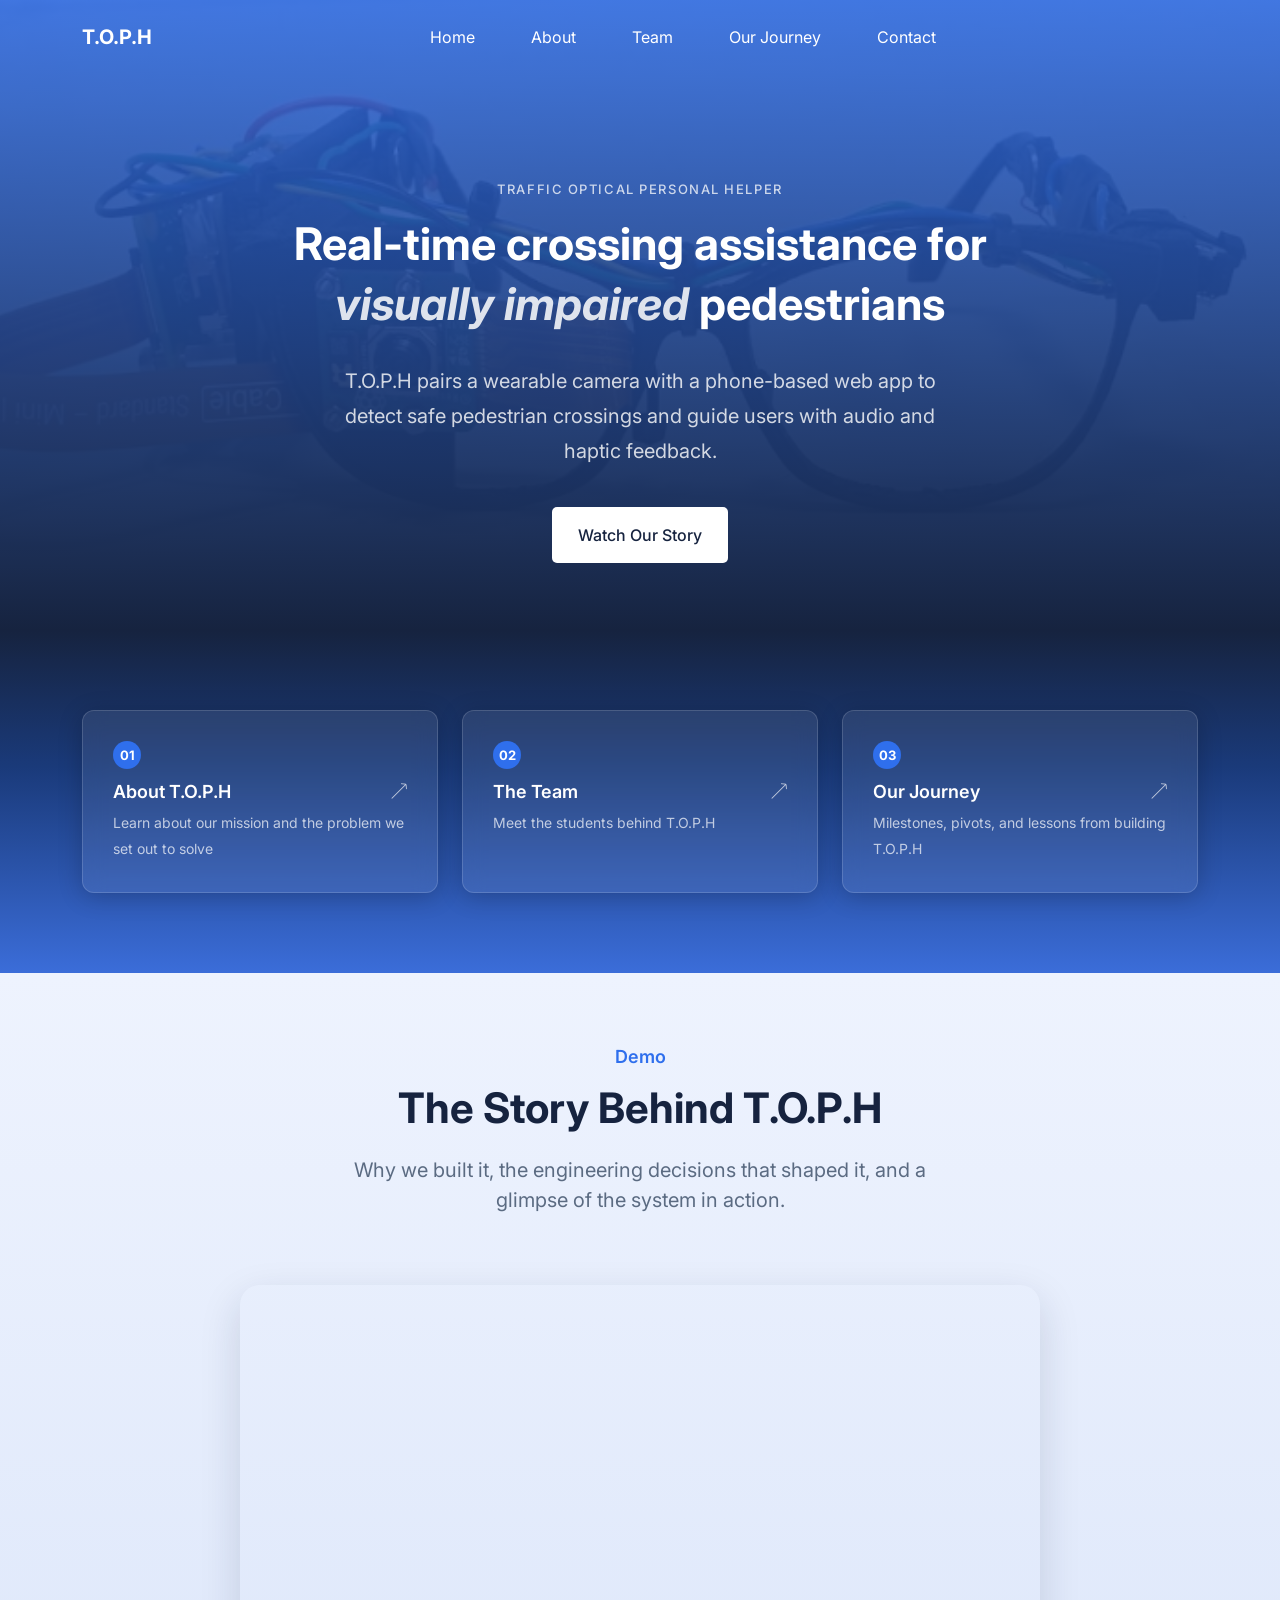
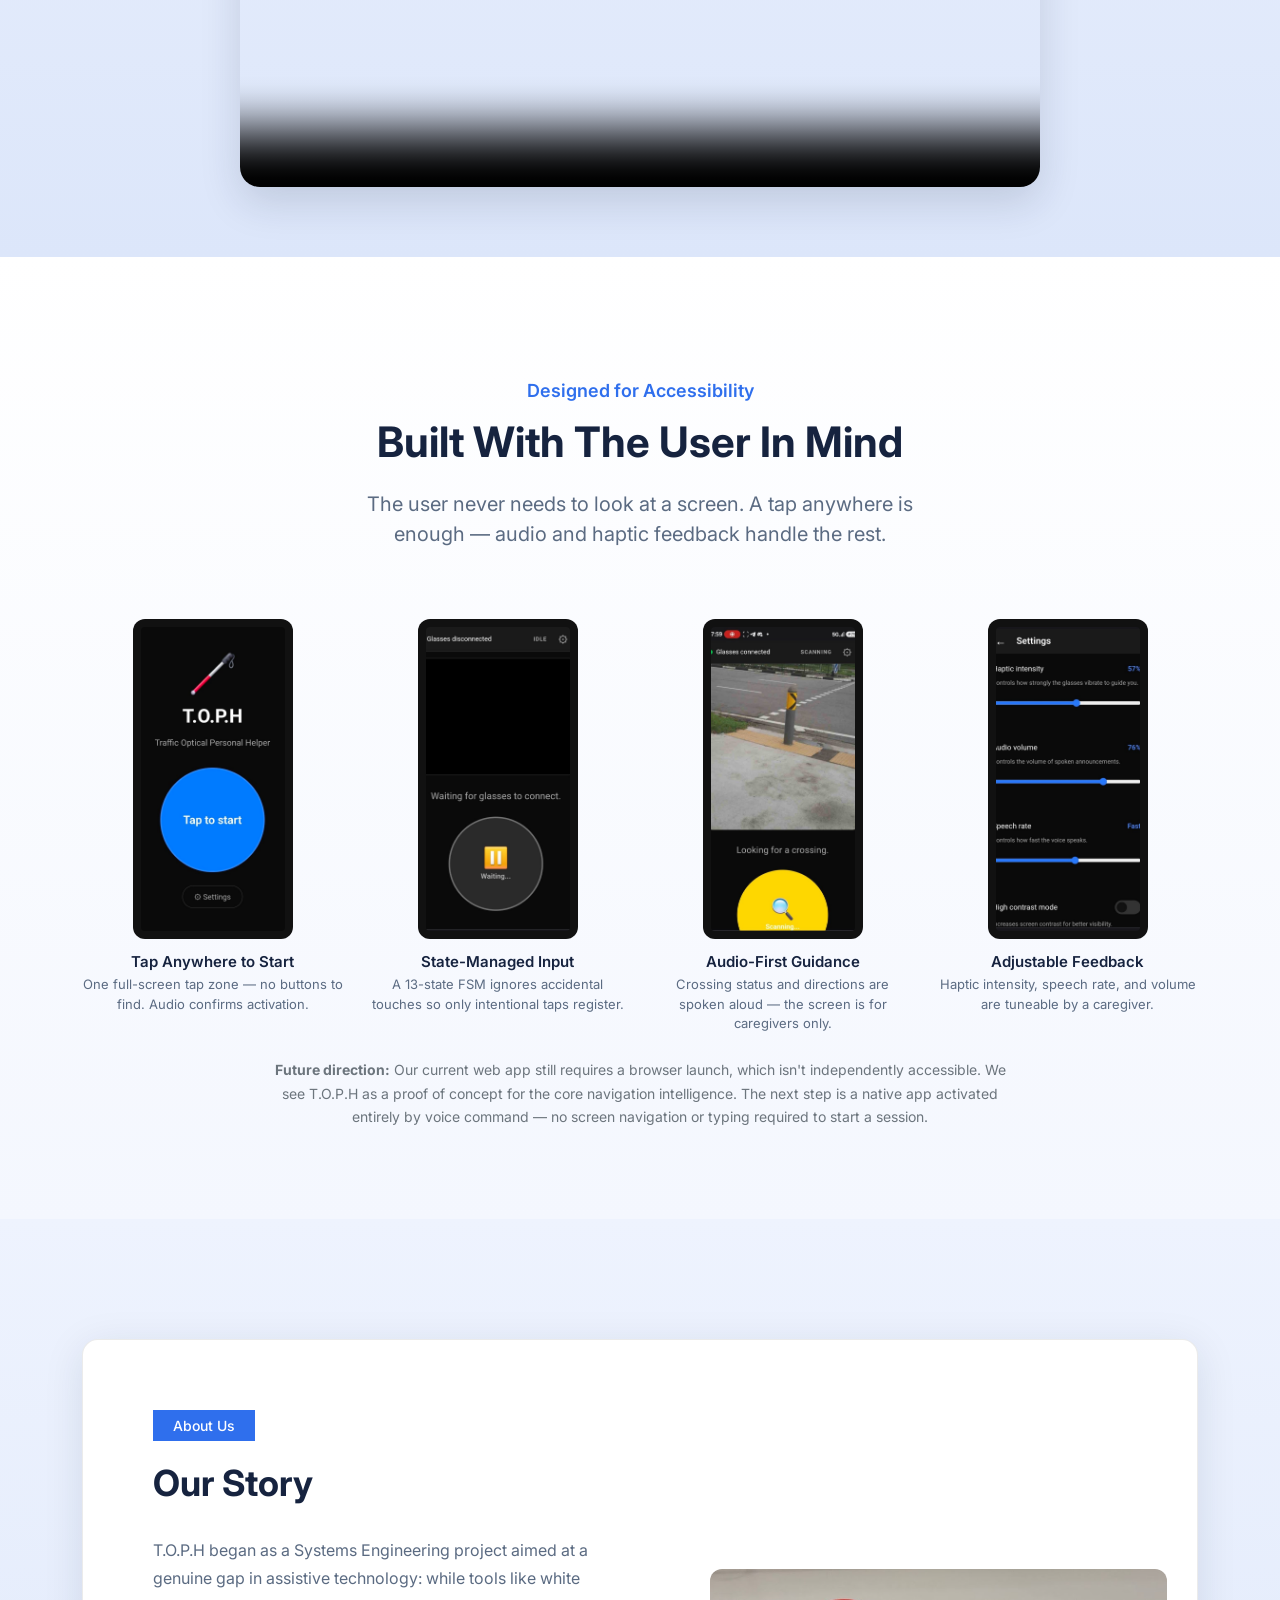
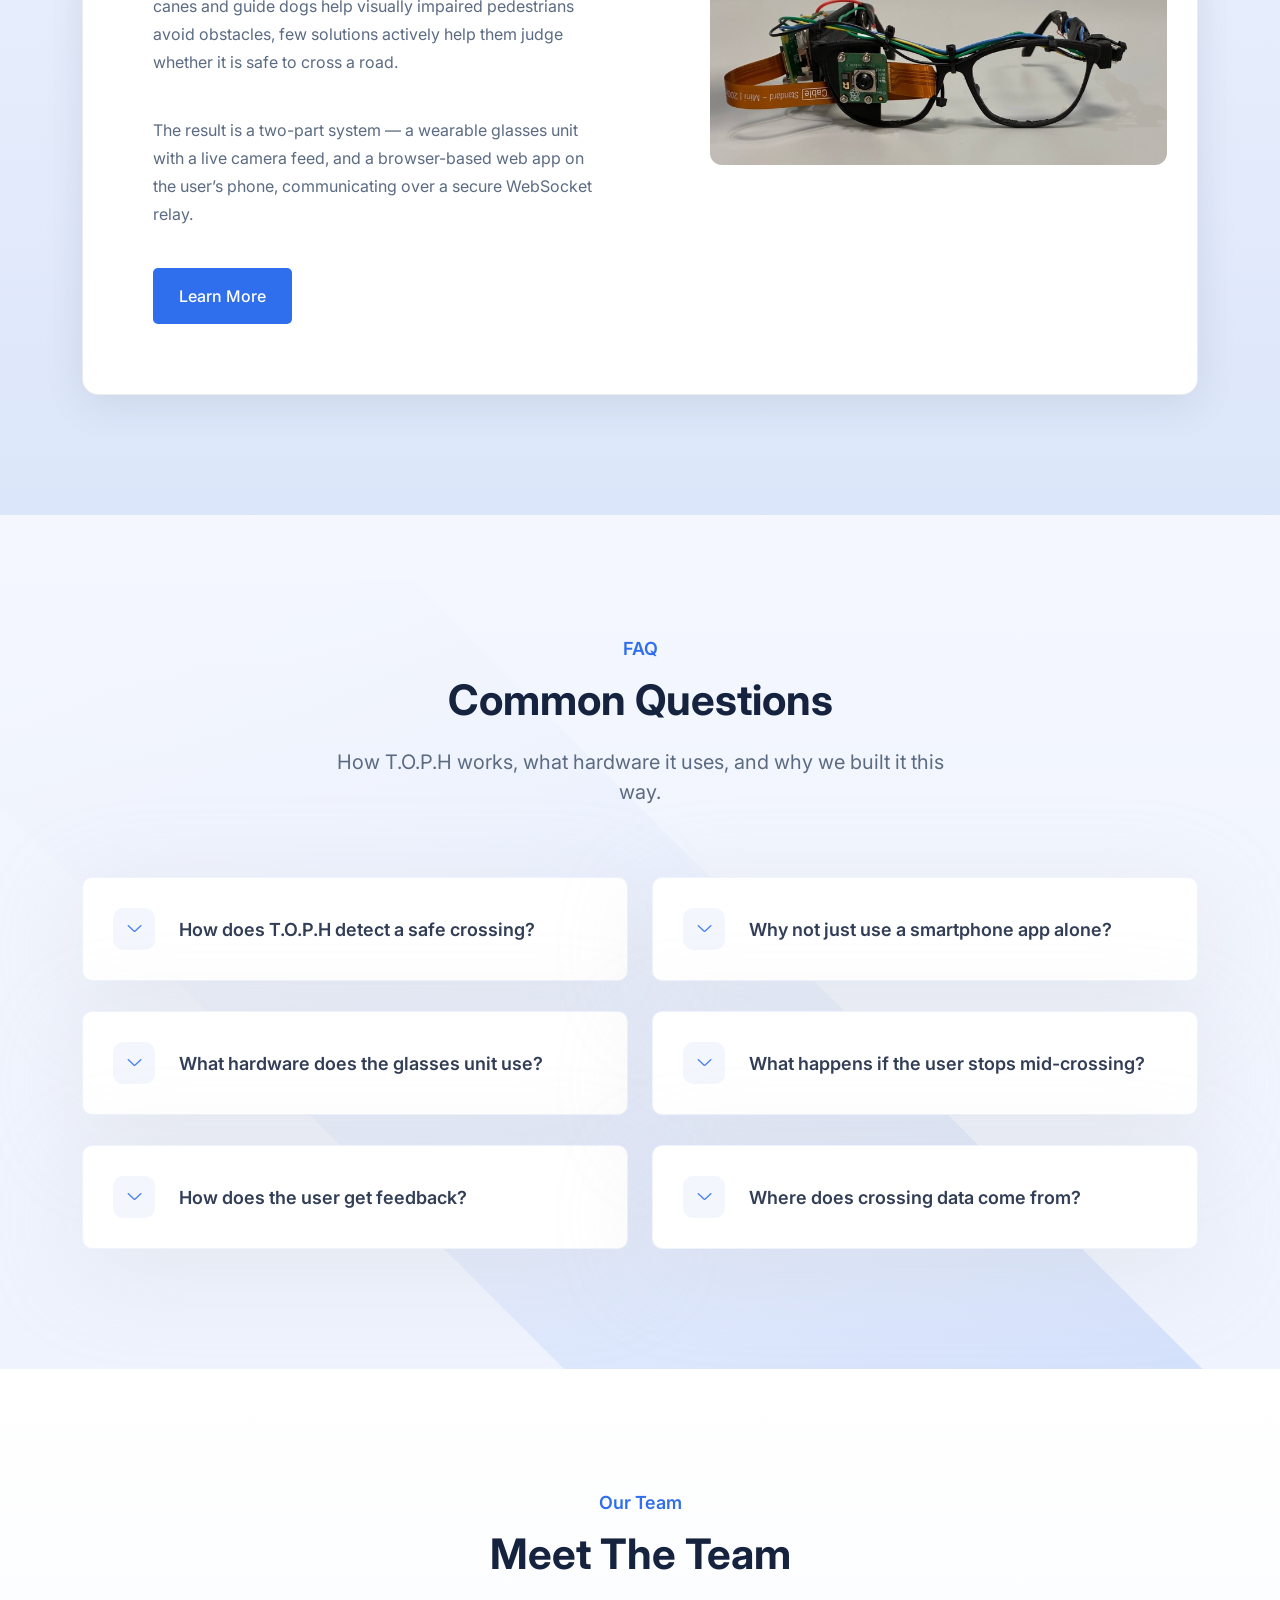
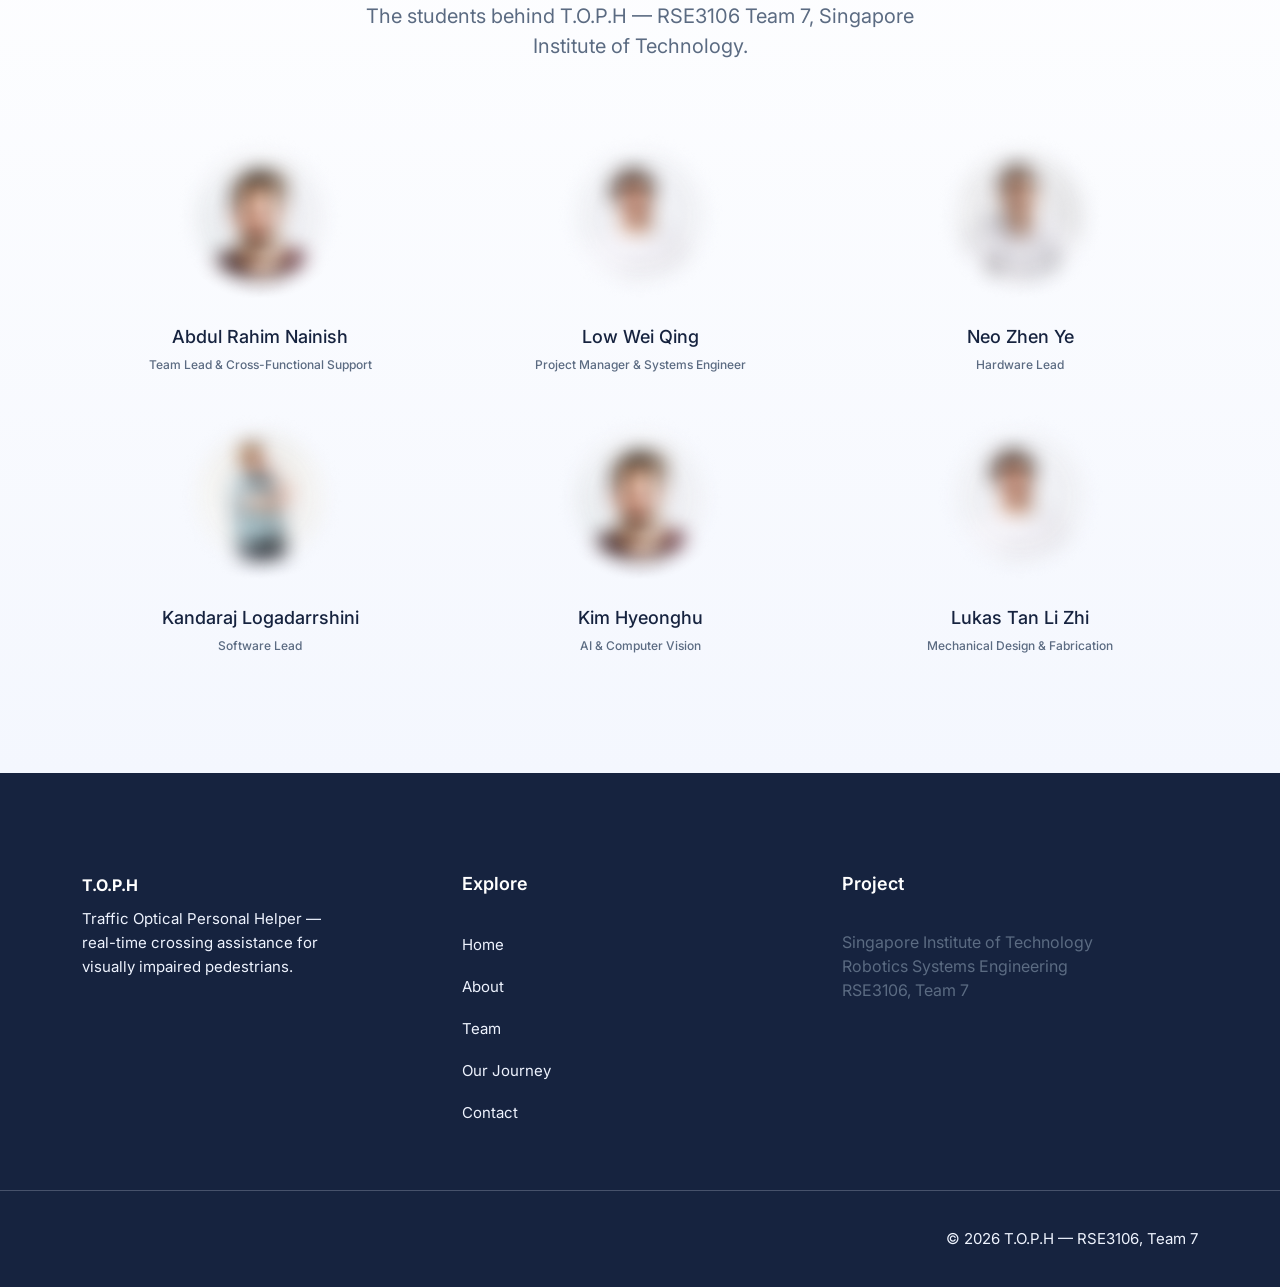
==== commit b600e986: "Point Team nav link to index.html#team instead of about.html#team Co-Authored-By: Claude Opus 4.6 <n" ====
--- a/index.html
+++ b/index.html
@@ -86,7 +86,7 @@
                     <a class="ud-menu-scroll" href="about.html">About</a>
                   </li>
                   <li class="nav-item">
-                    <a class="ud-menu-scroll" href="about.html#team">Team</a>
+                    <a class="ud-menu-scroll" href="index.html#team">Team</a>
                   </li>
                   <li class="nav-item">
                     <a class="ud-menu-scroll" href="blog.html">Our Journey</a>
@@ -143,7 +143,7 @@
             </a>
           </div>
           <div class="col-md-4">
-            <a href="about.html#team" class="ud-explore-card">
+            <a href="index.html#team" class="ud-explore-card">
               <span class="ud-explore-num">02</span>
               <h5>The Team <i class="lni lni-arrow-top-right"></i></h5>
               <p>Meet the students behind T.O.P.H</p>
@@ -579,7 +579,7 @@
                     <a class="ud-menu-scroll" href="about.html">About</a>
                   </li>
                   <li>
-                    <a class="ud-menu-scroll" href="about.html#team">Team</a>
+                    <a class="ud-menu-scroll" href="index.html#team">Team</a>
                   </li>
                   <li>
                     <a class="ud-menu-scroll" href="blog.html">Our Journey</a>
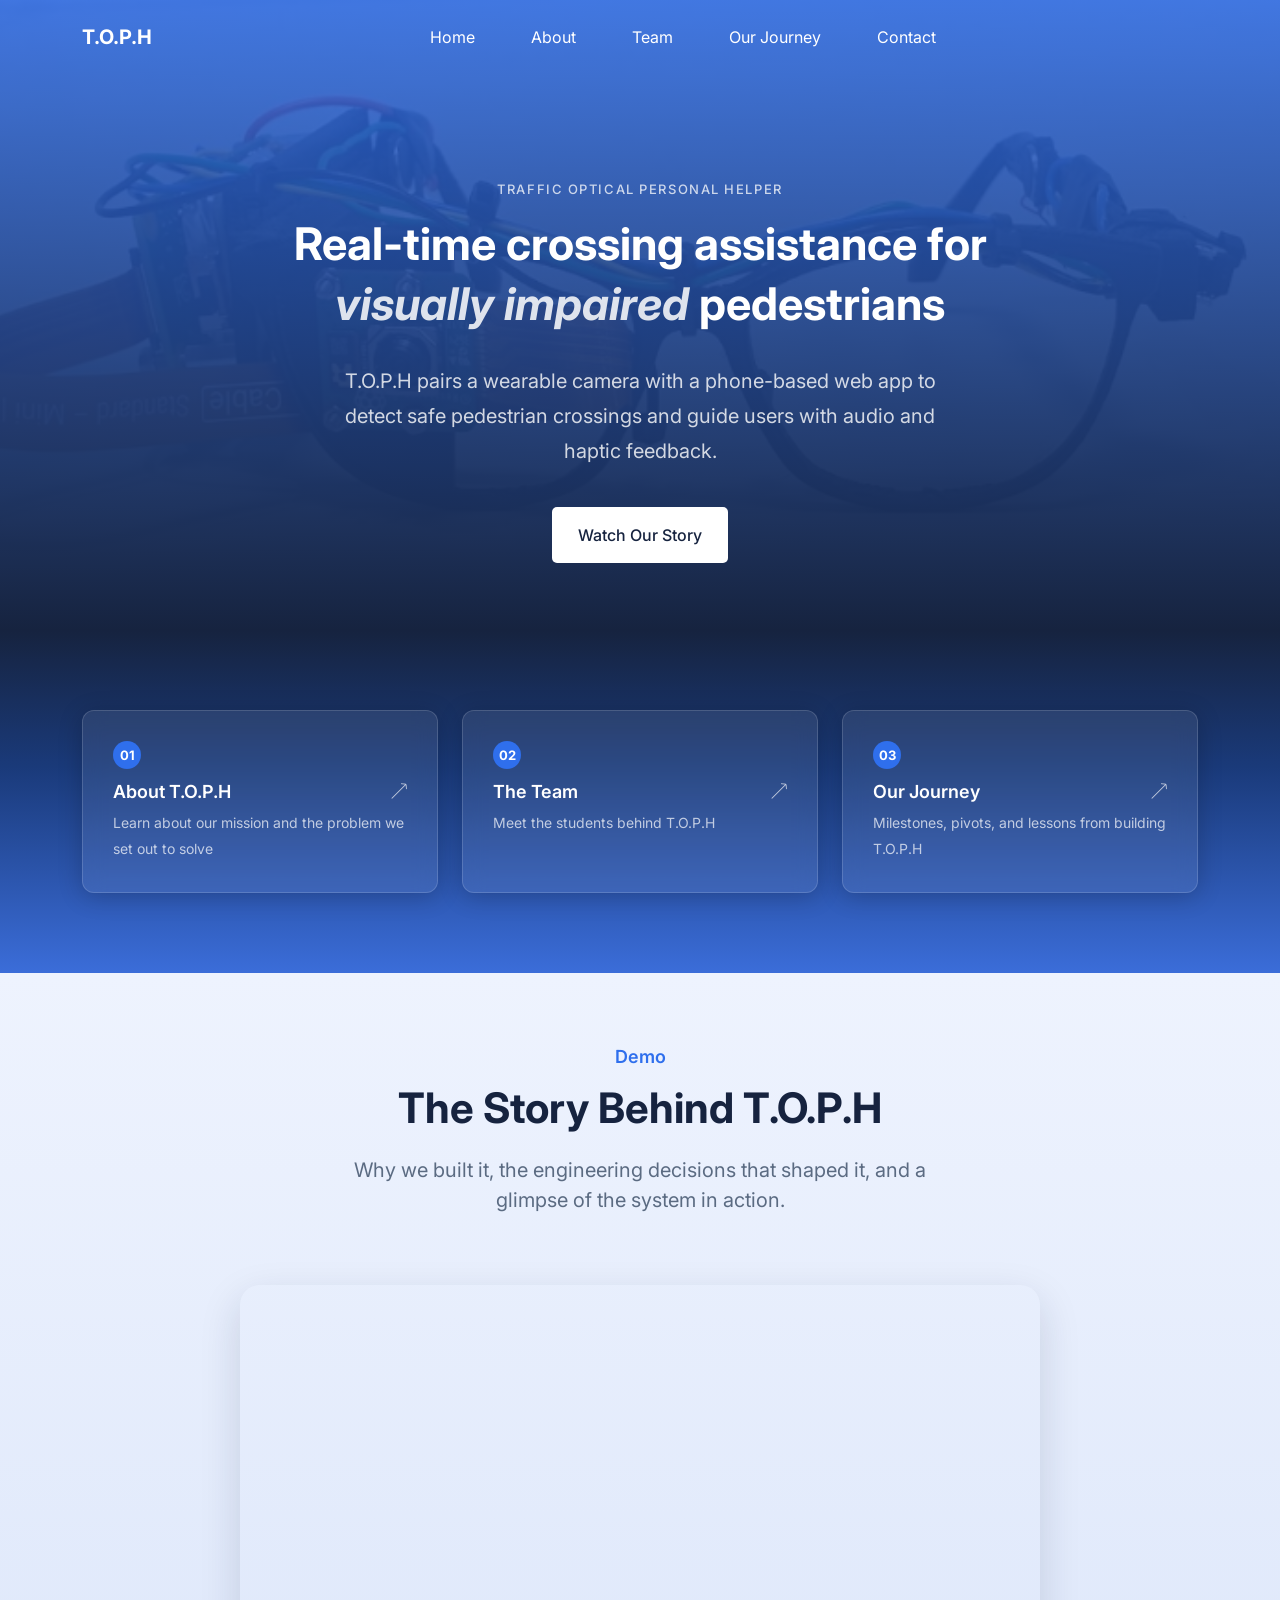
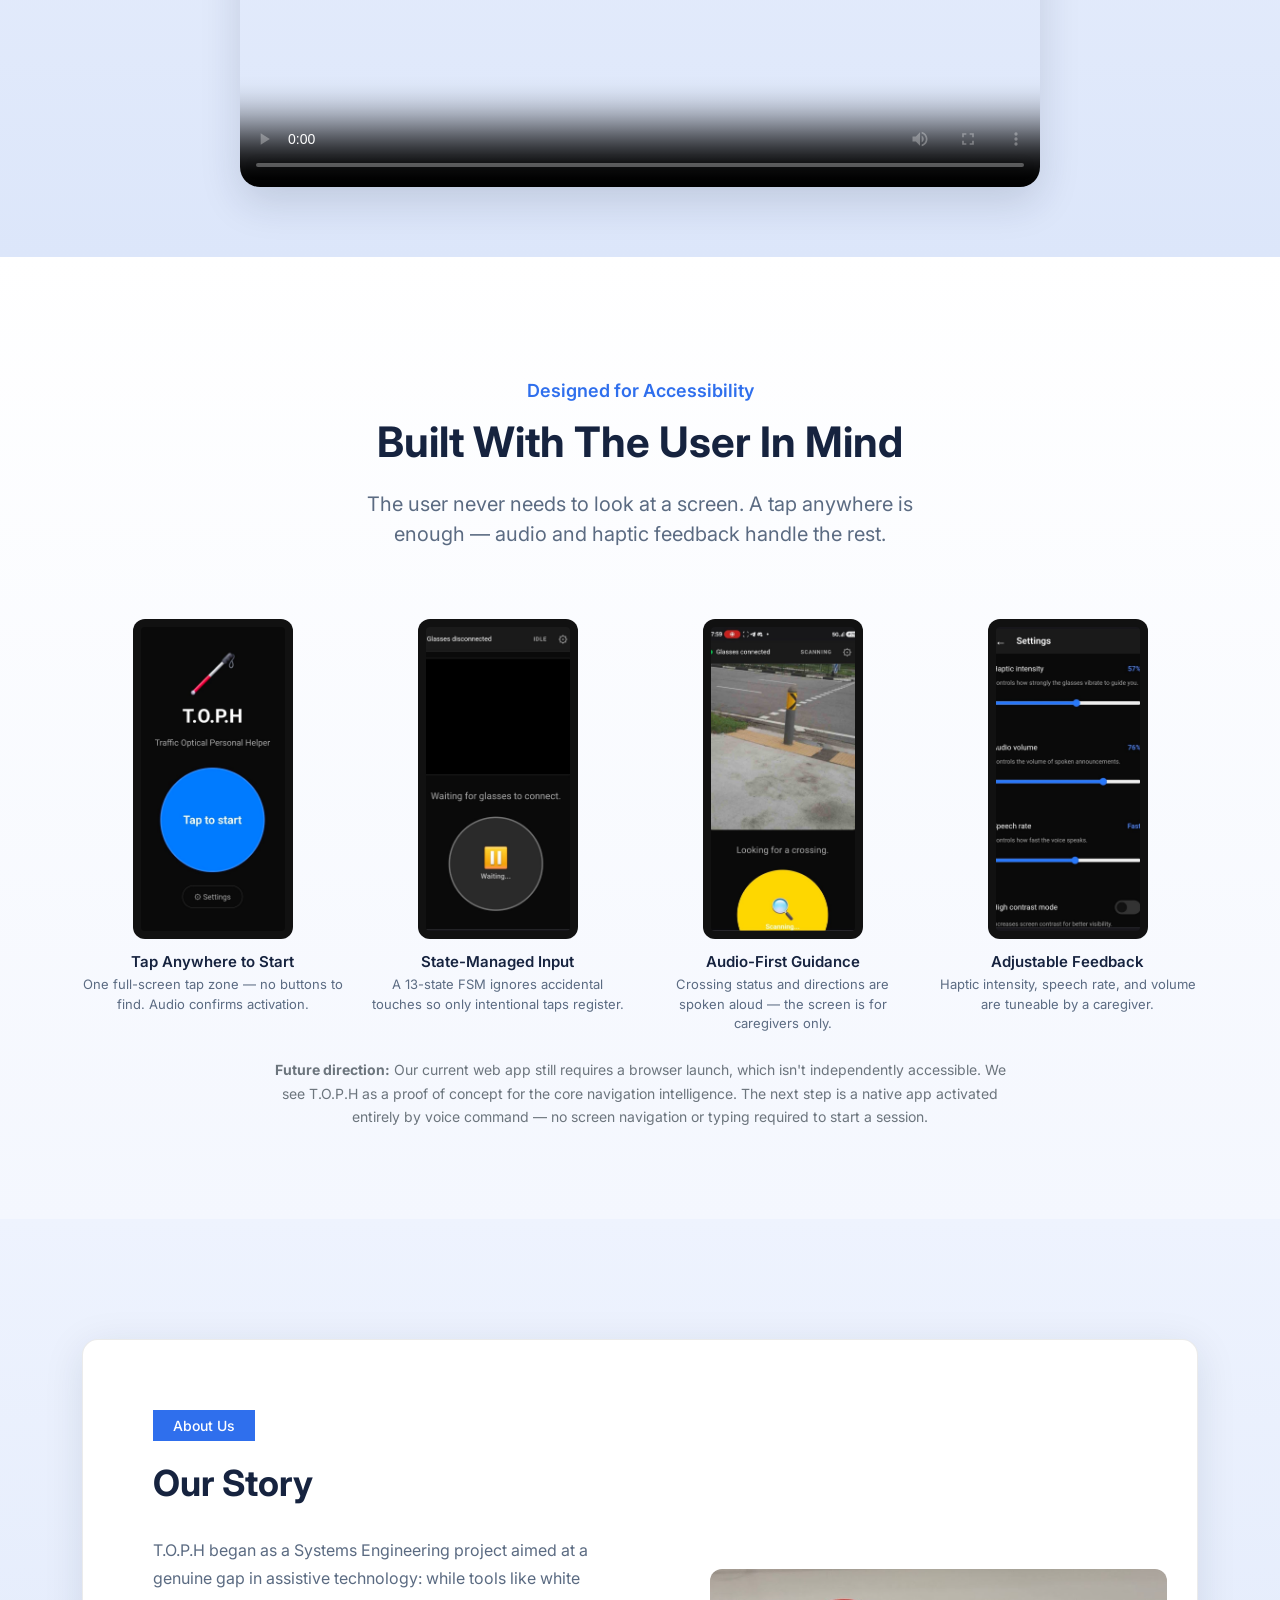
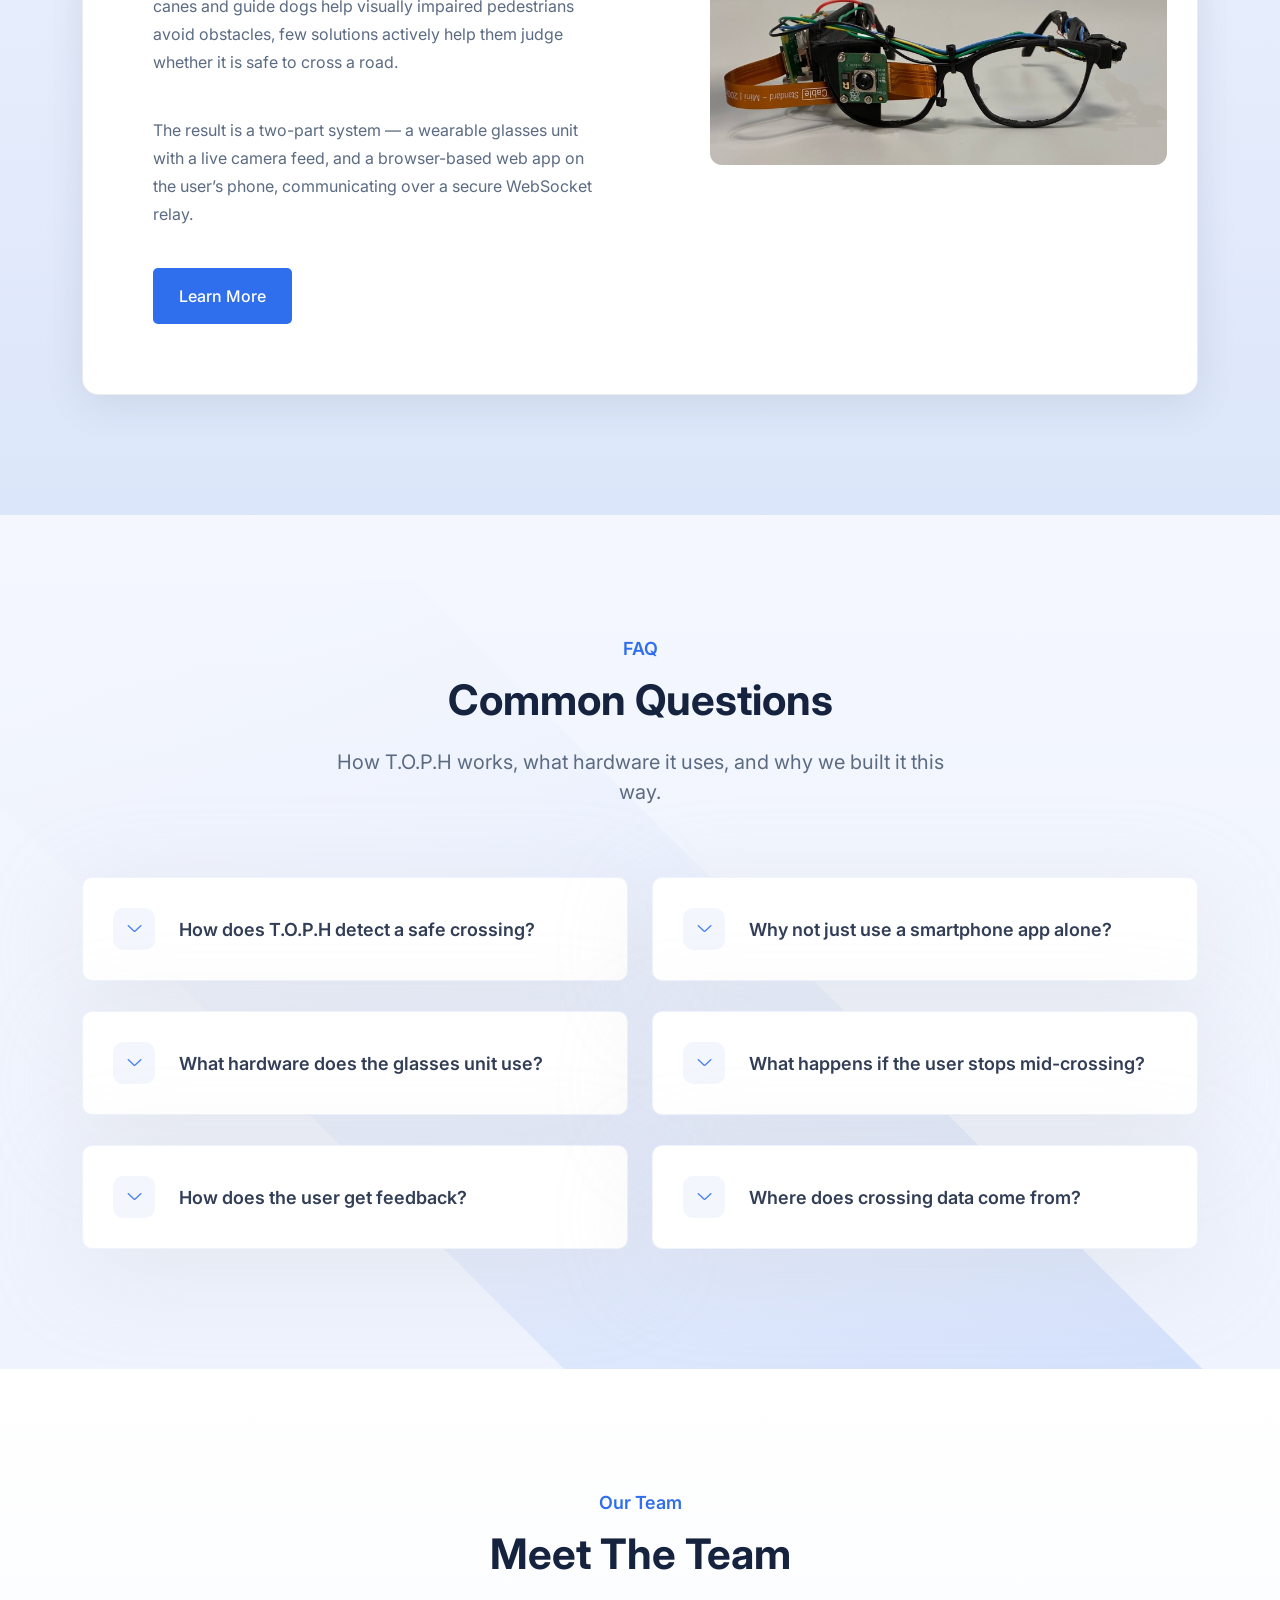
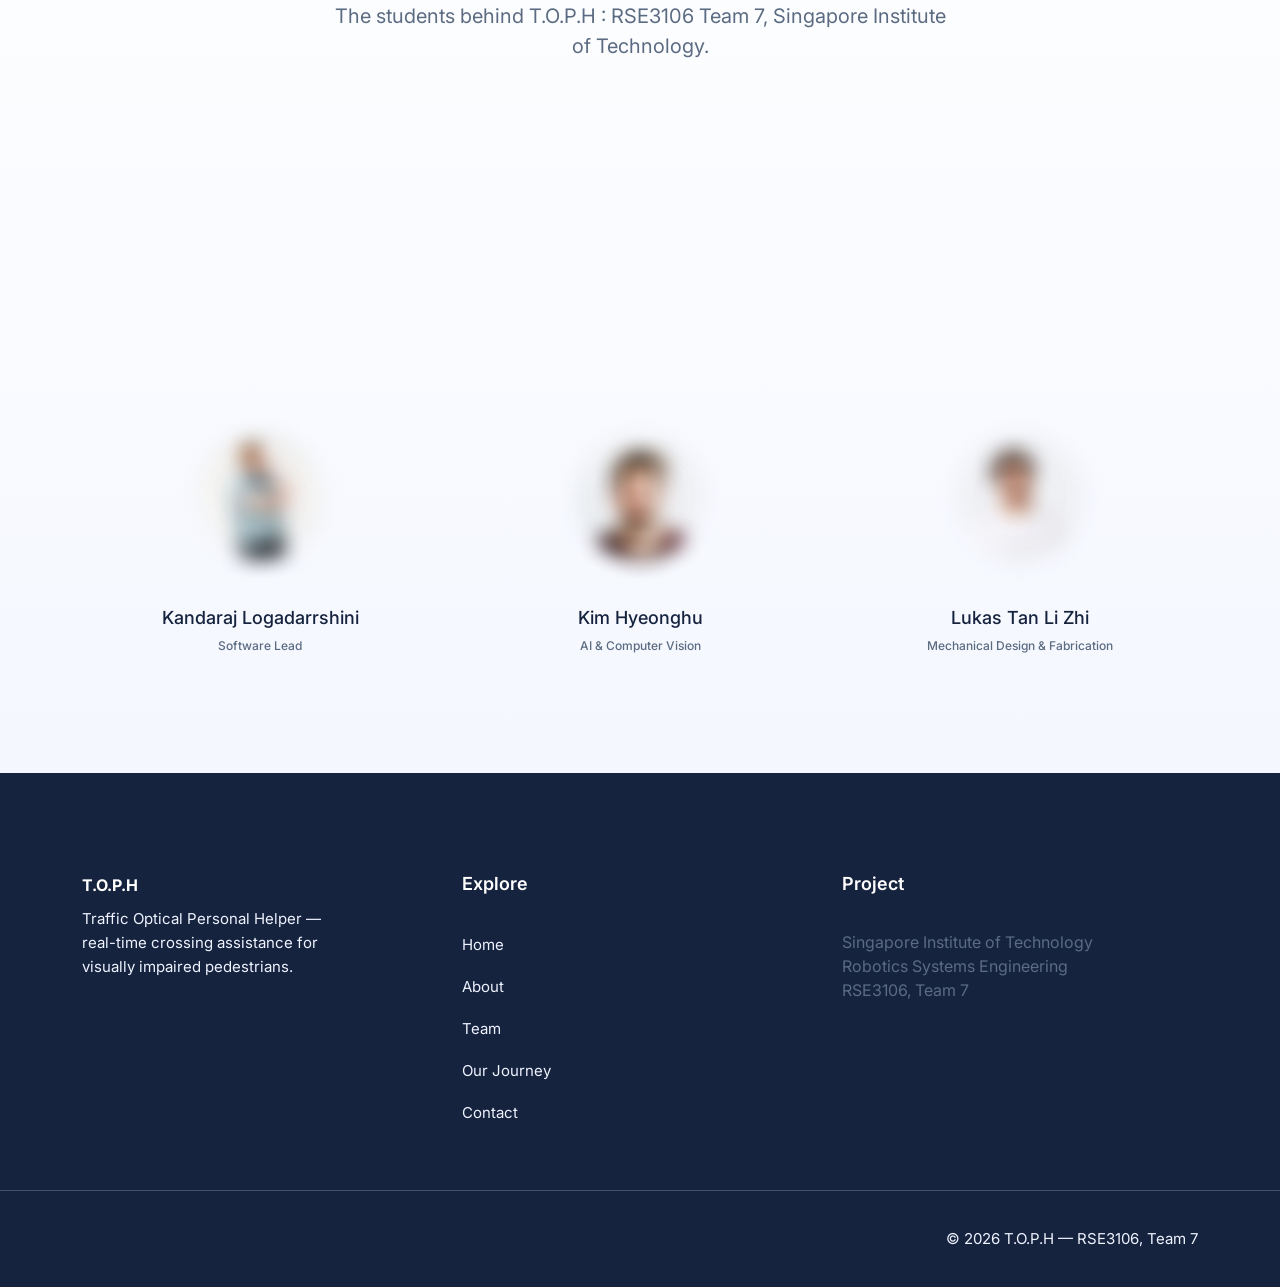
==== commit 00896fde: "Update index.html" ====
--- a/index.html
+++ b/index.html
@@ -448,7 +448,8 @@
               <span>Our Team</span>
               <h2>Meet The Team</h2>
               <p>
-                The students behind T.O.P.H — RSE3106 Team 7,
+                The students behind T.O.P.H : RSE3106 Team 7, 
+                
                 Singapore Institute of Technology.
               </p>
             </div>
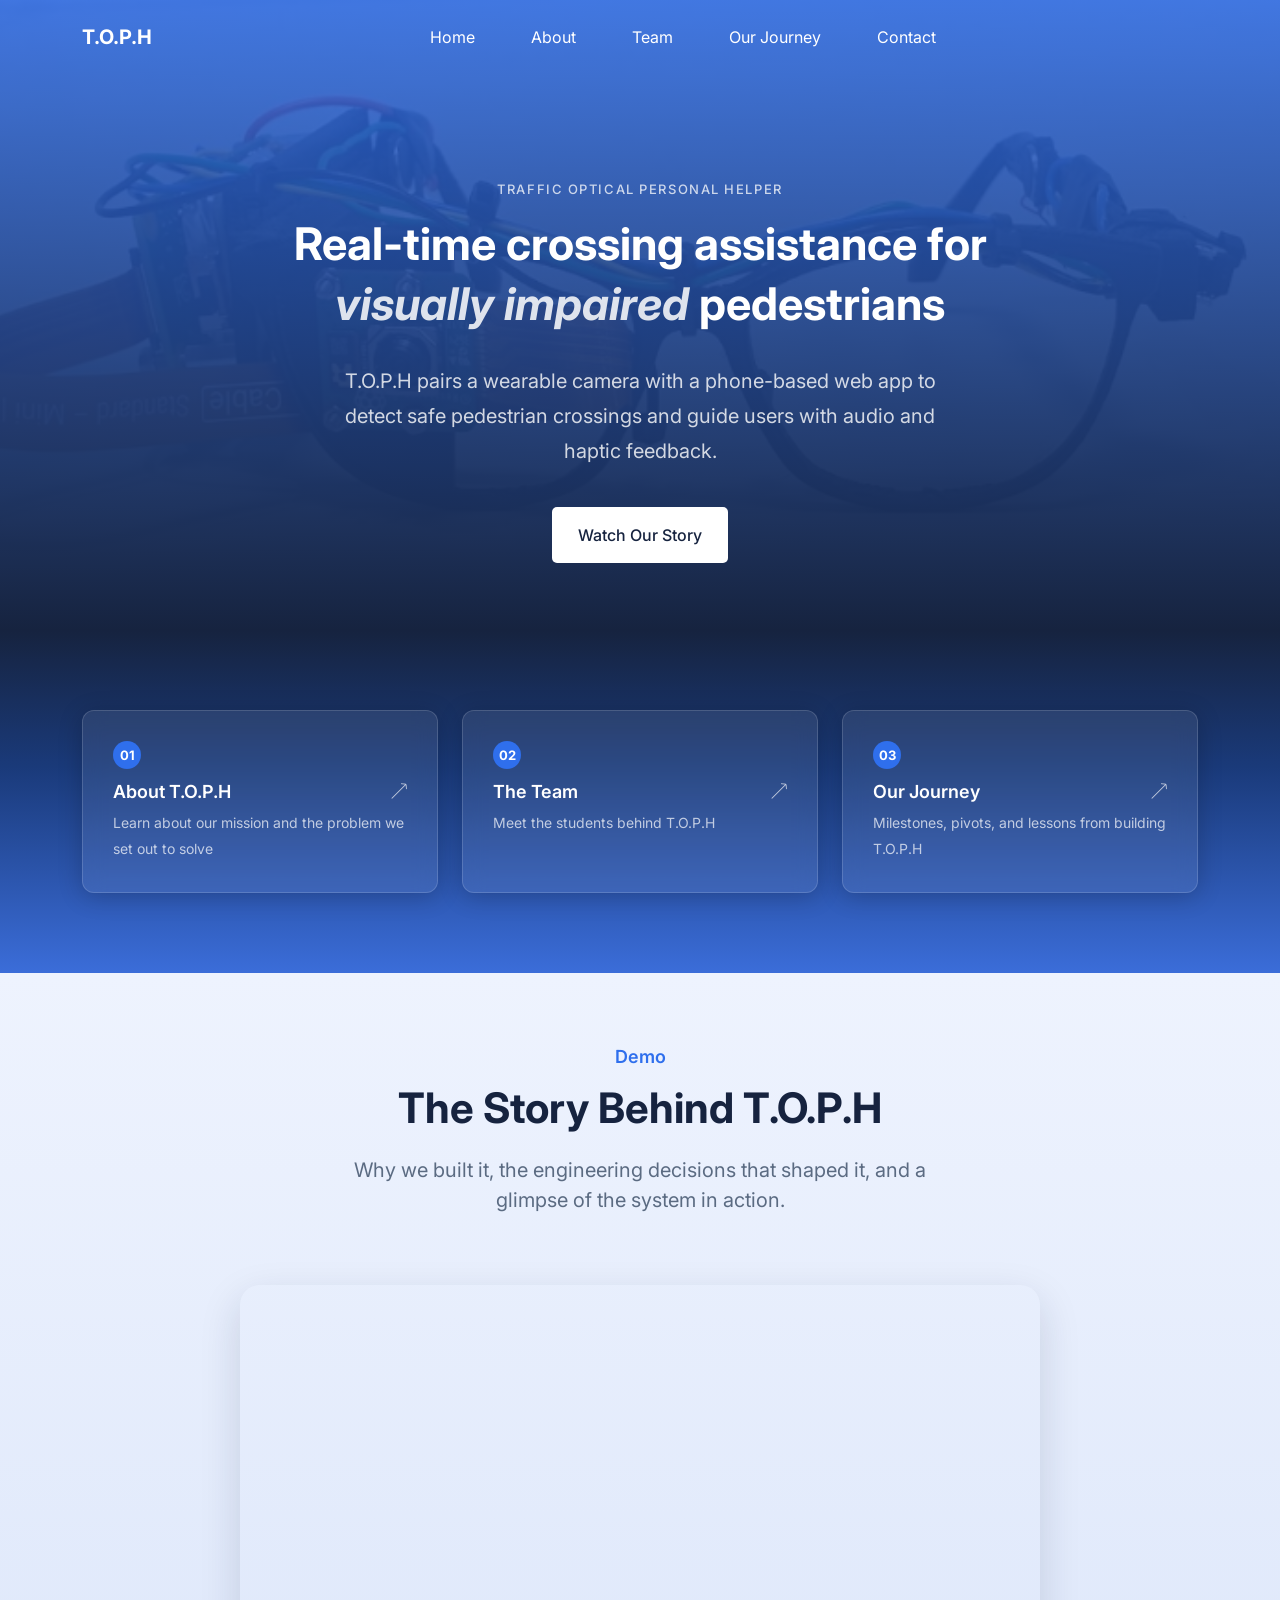
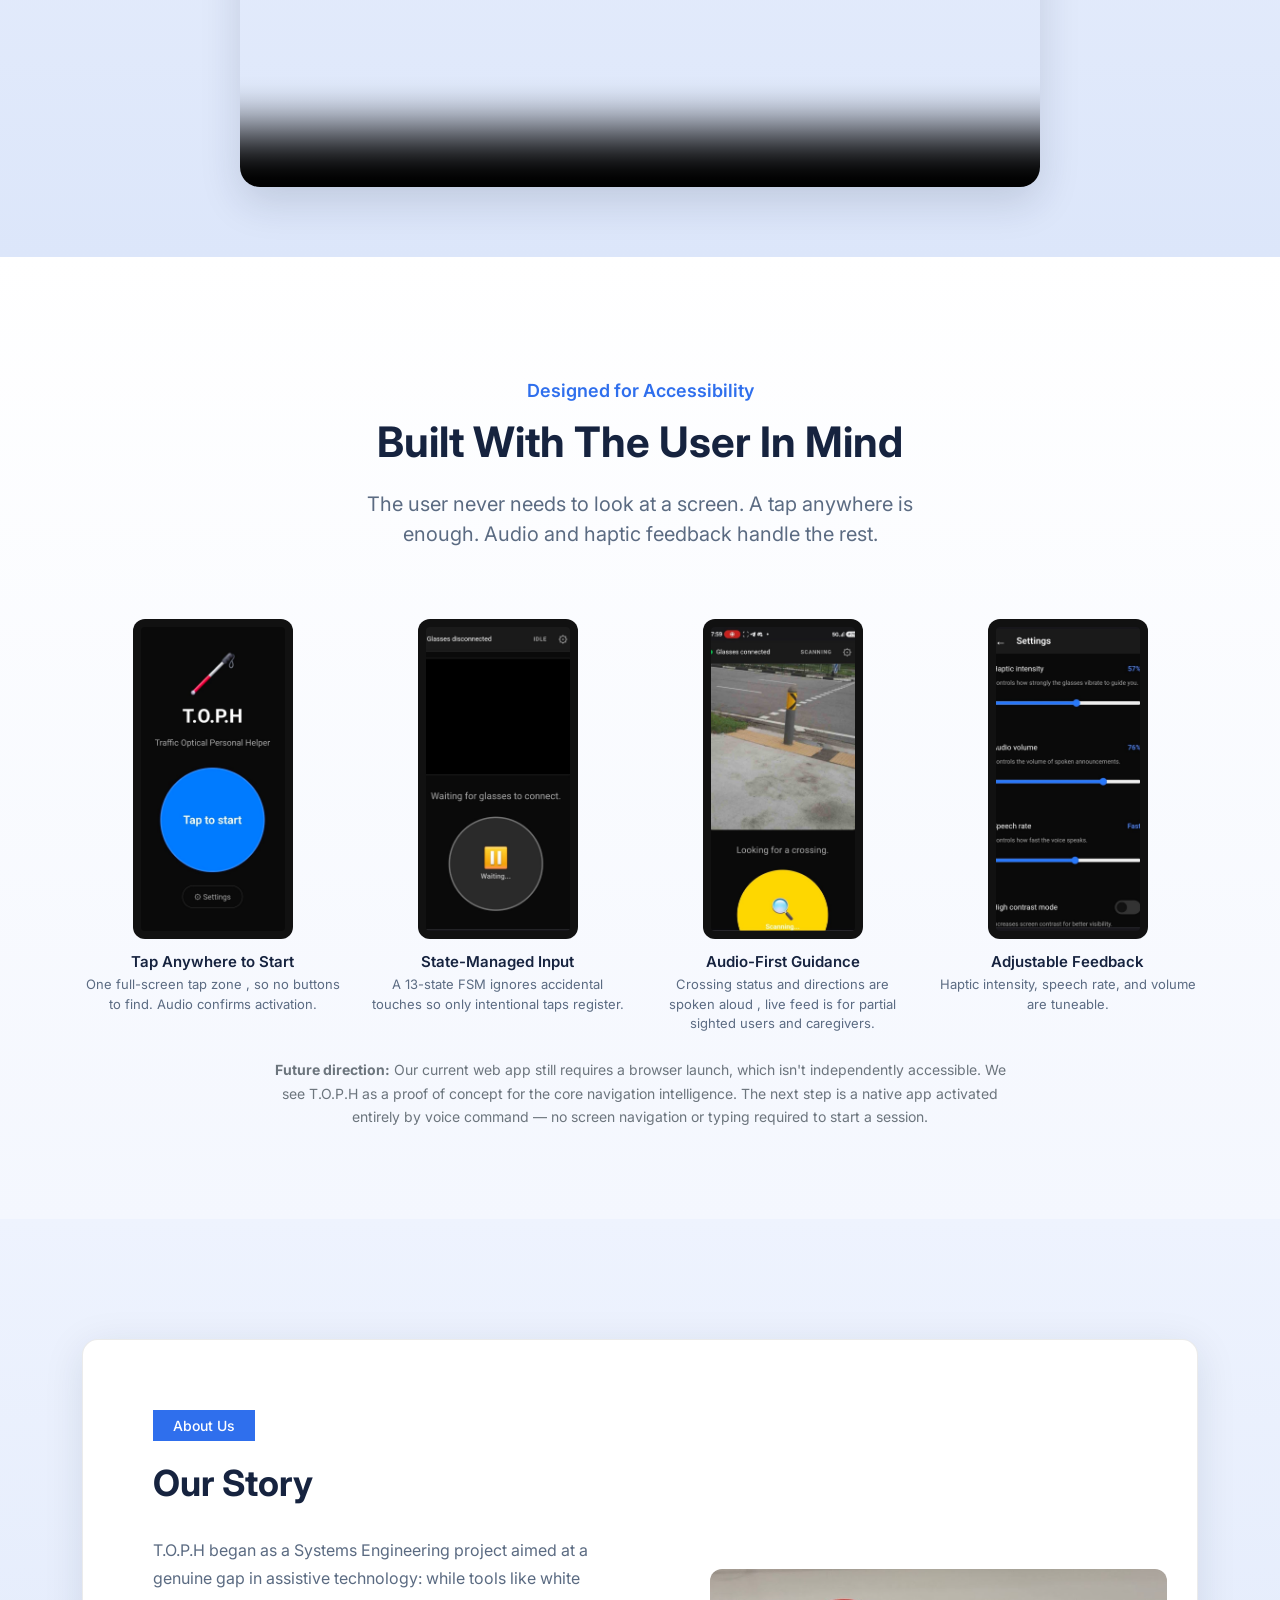
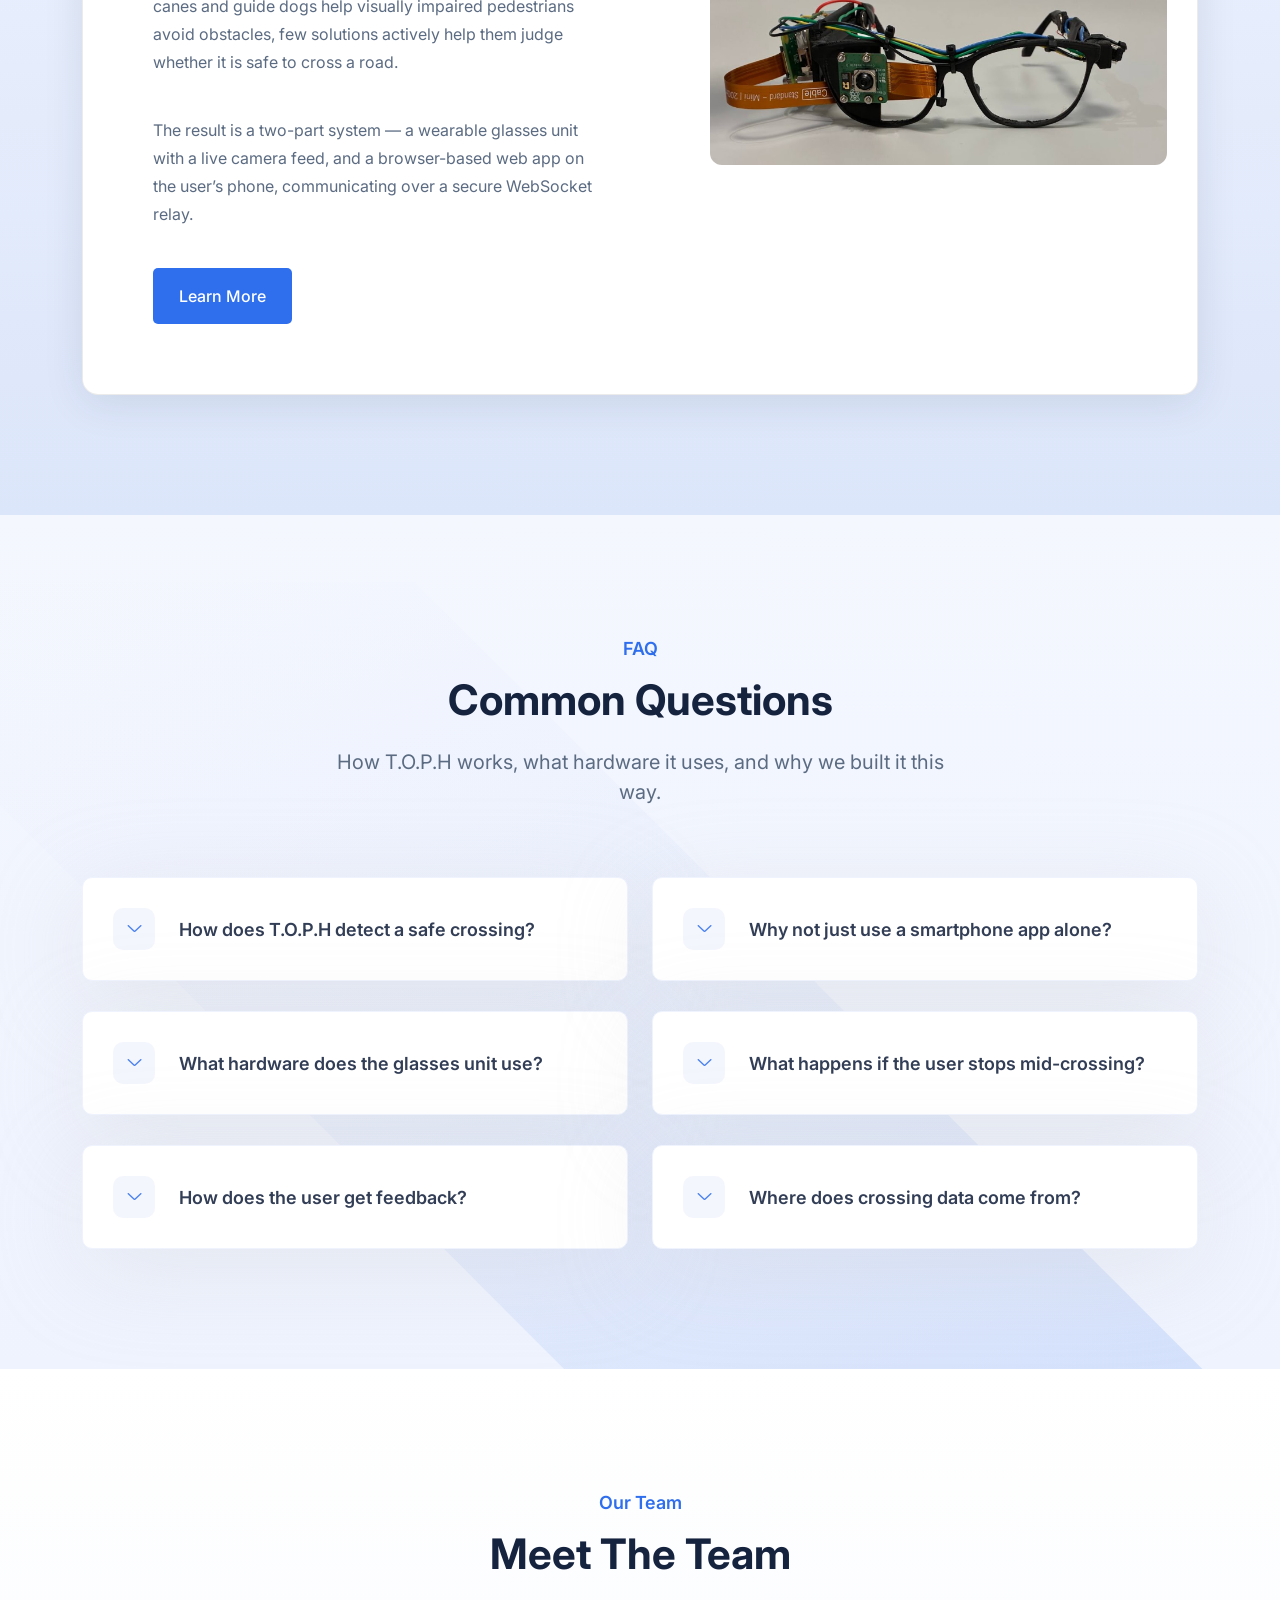
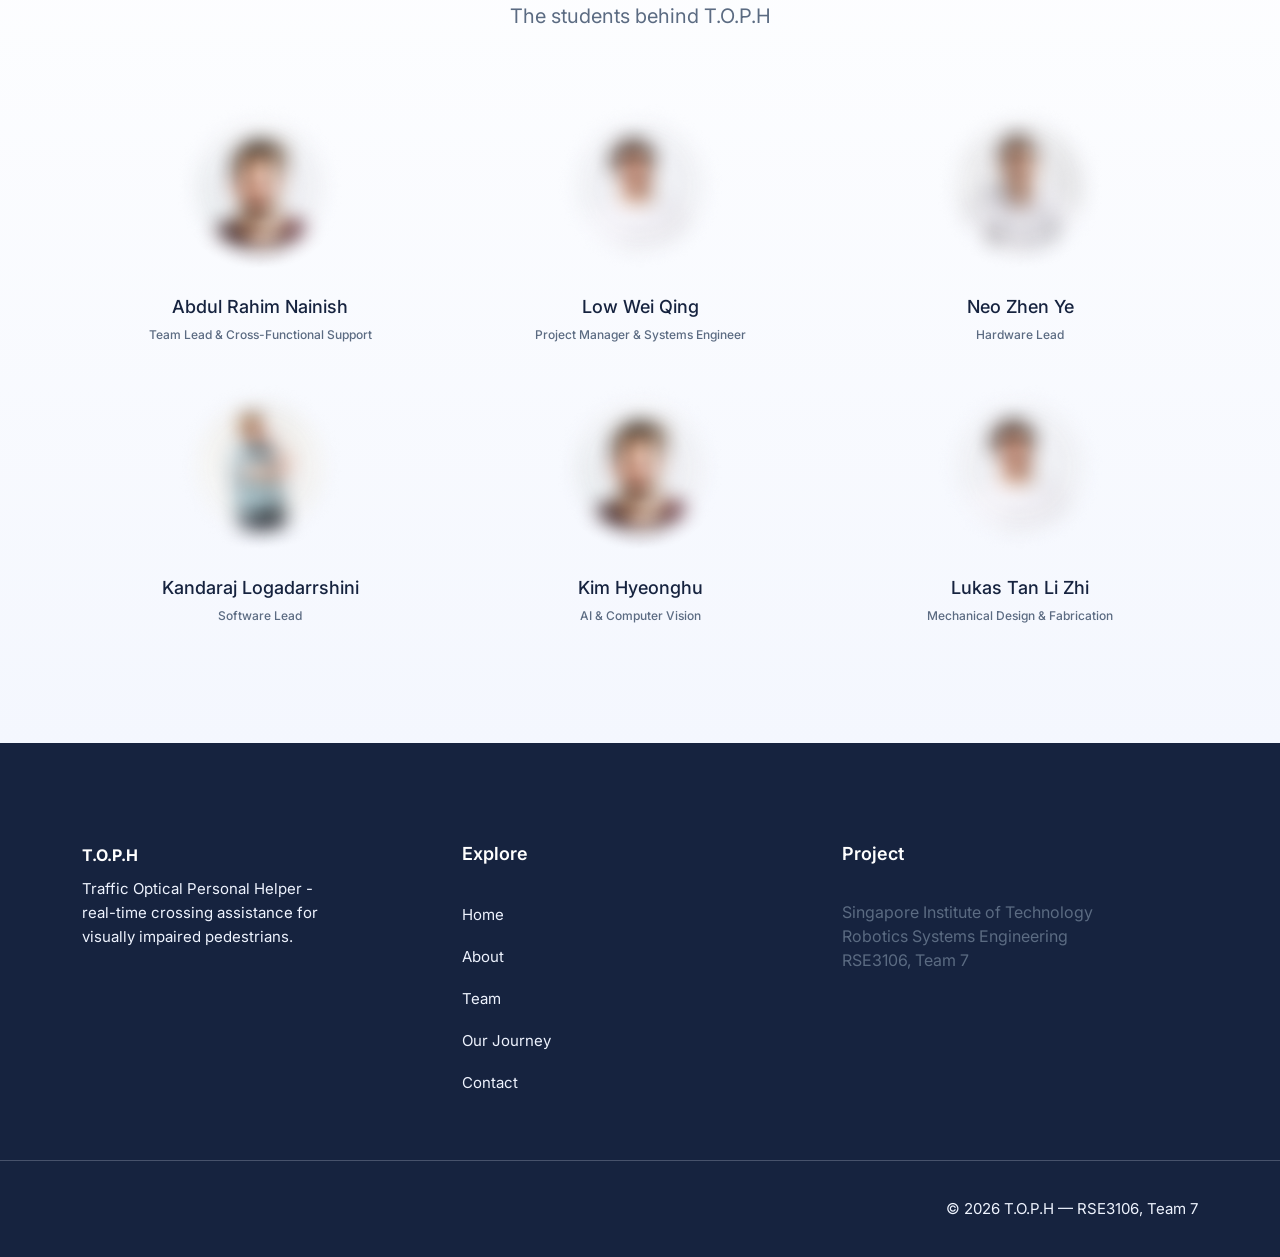
==== commit 1cc0f99c: "Refine text for clarity and conciseness in index.html" ====
--- a/index.html
+++ b/index.html
@@ -191,8 +191,8 @@
               <span>Designed for Accessibility</span>
               <h2>Built With the User in Mind</h2>
               <p>
-                The user never needs to look at a screen. A tap anywhere is enough —
-                audio and haptic feedback handle the rest.
+                The user never needs to look at a screen. A tap anywhere is enough.
+                Audio and haptic feedback handle the rest.
               </p>
             </div>
           </div>
@@ -202,7 +202,7 @@
             <div class="ud-app-card wow fadeInUp" data-wow-delay=".1s">
               <img src="assets/images/app/App-front.jpg" alt="T.O.P.H home screen" />
               <h5>Tap Anywhere to Start</h5>
-              <p>One full-screen tap zone — no buttons to find. Audio confirms activation.</p>
+              <p>One full-screen tap zone , so no buttons to find. Audio confirms activation.</p>
             </div>
           </div>
           <div class="col-lg-3 col-md-6 col-sm-6">
@@ -216,14 +216,14 @@
             <div class="ud-app-card wow fadeInUp" data-wow-delay=".2s">
               <img src="assets/images/app/Glasses connected.jpg" alt="Live camera scanning for crossing" />
               <h5>Audio-First Guidance</h5>
-              <p>Crossing status and directions are spoken aloud — the screen is for caregivers only.</p>
+              <p>Crossing status and directions are spoken aloud , live feed is for partial sighted users and caregivers.</p>
             </div>
           </div>
           <div class="col-lg-3 col-md-6 col-sm-6">
             <div class="ud-app-card wow fadeInUp" data-wow-delay=".25s">
               <img src="assets/images/app/Settings.jpg" alt="Settings panel" />
               <h5>Adjustable Feedback</h5>
-              <p>Haptic intensity, speech rate, and volume are tuneable by a caregiver.</p>
+              <p>Haptic intensity, speech rate, and volume are tuneable.</p>
             </div>
           </div>
         </div>
@@ -382,7 +382,7 @@
                     We started as a native Android app, but every code change
                     required a full compile-sign-deploy cycle. With less than two
                     months to build both hardware and software, we switched to a
-                    browser-based web app — instant push-and-test, cross-device
+                    browser-based web app. An instant push-and-test, cross-device
                     compatibility, and standard web APIs for everything.
                   </div>
                 </div>
@@ -448,9 +448,7 @@
               <span>Our Team</span>
               <h2>Meet The Team</h2>
               <p>
-                The students behind T.O.P.H : RSE3106 Team 7, 
-                
-                Singapore Institute of Technology.
+                The students behind T.O.P.H 
               </p>
             </div>
           </div>
@@ -563,7 +561,7 @@
                   <span class="fw-bold text-white startup-logo">T.O.P.H</span>
                 </a>
                 <p class="ud-widget-desc">
-                  Traffic Optical Personal Helper — real-time crossing assistance
+                  Traffic Optical Personal Helper - real-time crossing assistance
                   for visually impaired pedestrians.
                 </p>
               </div>
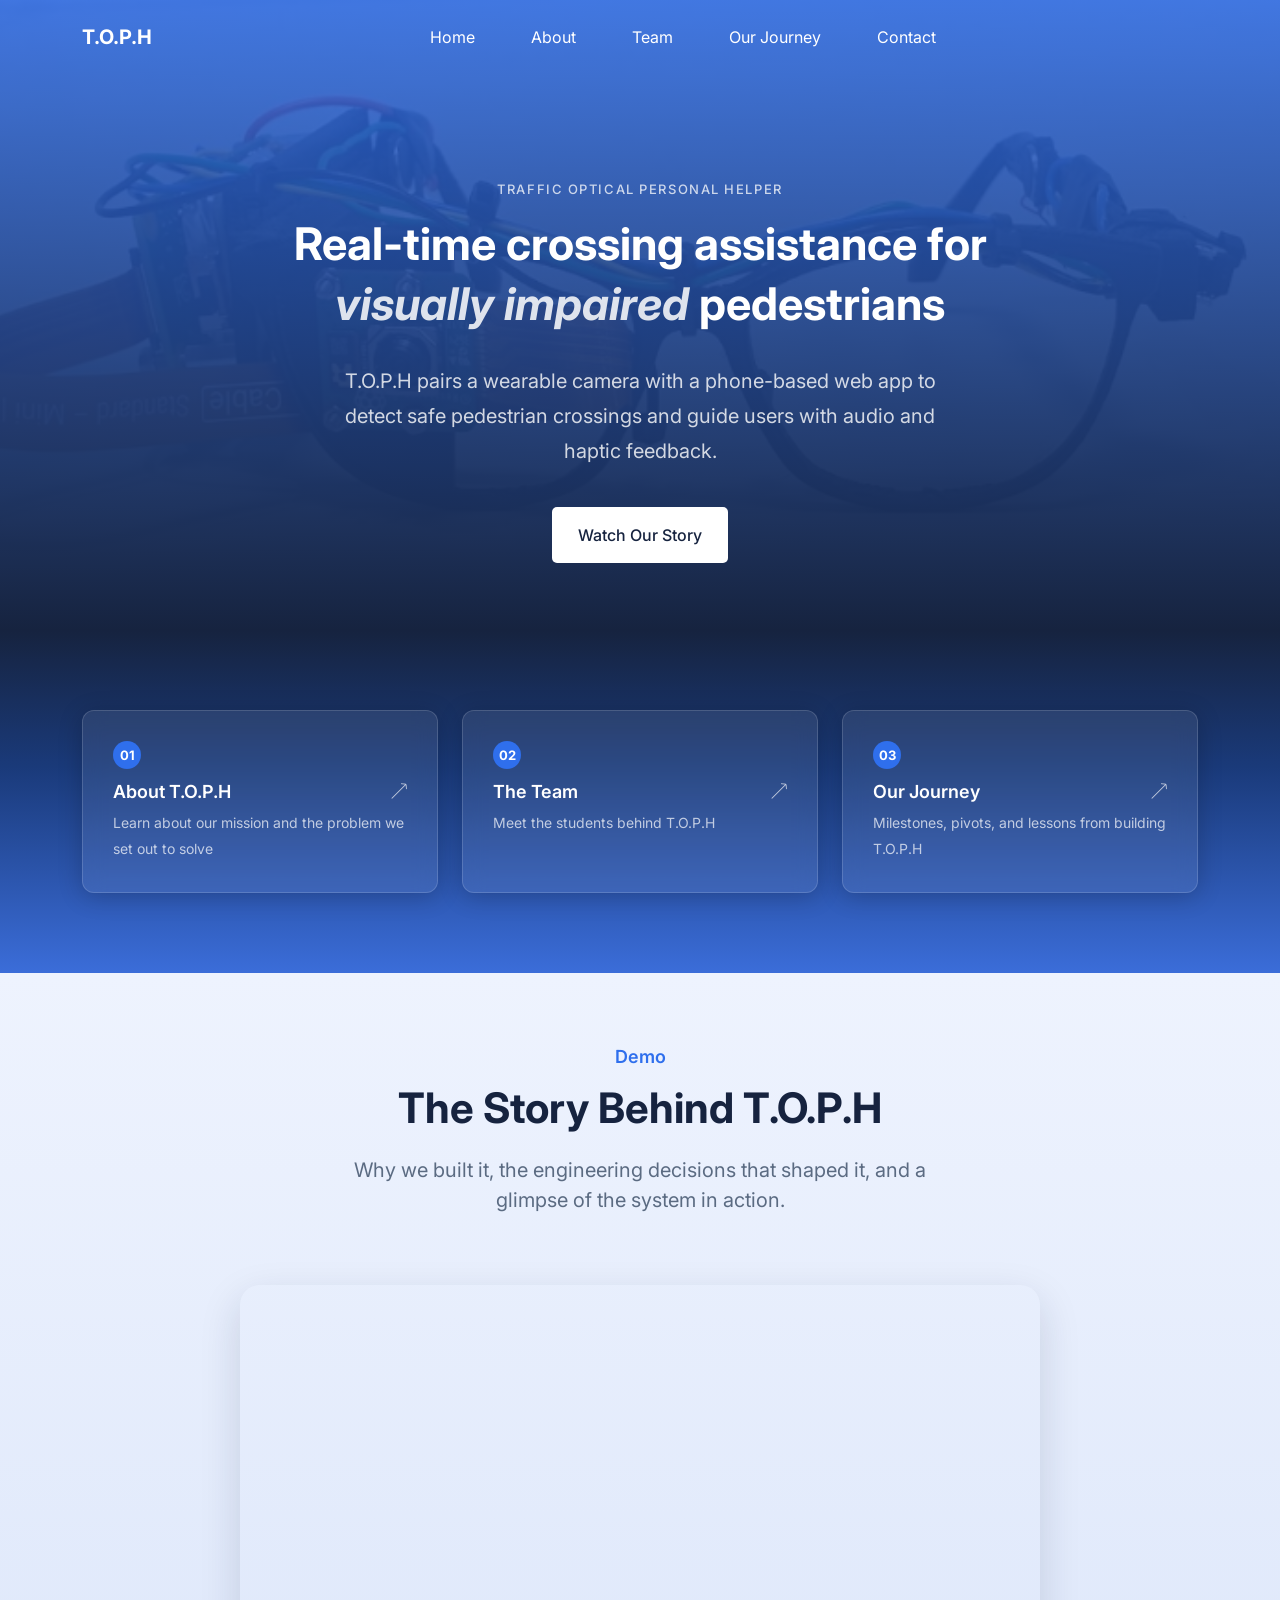
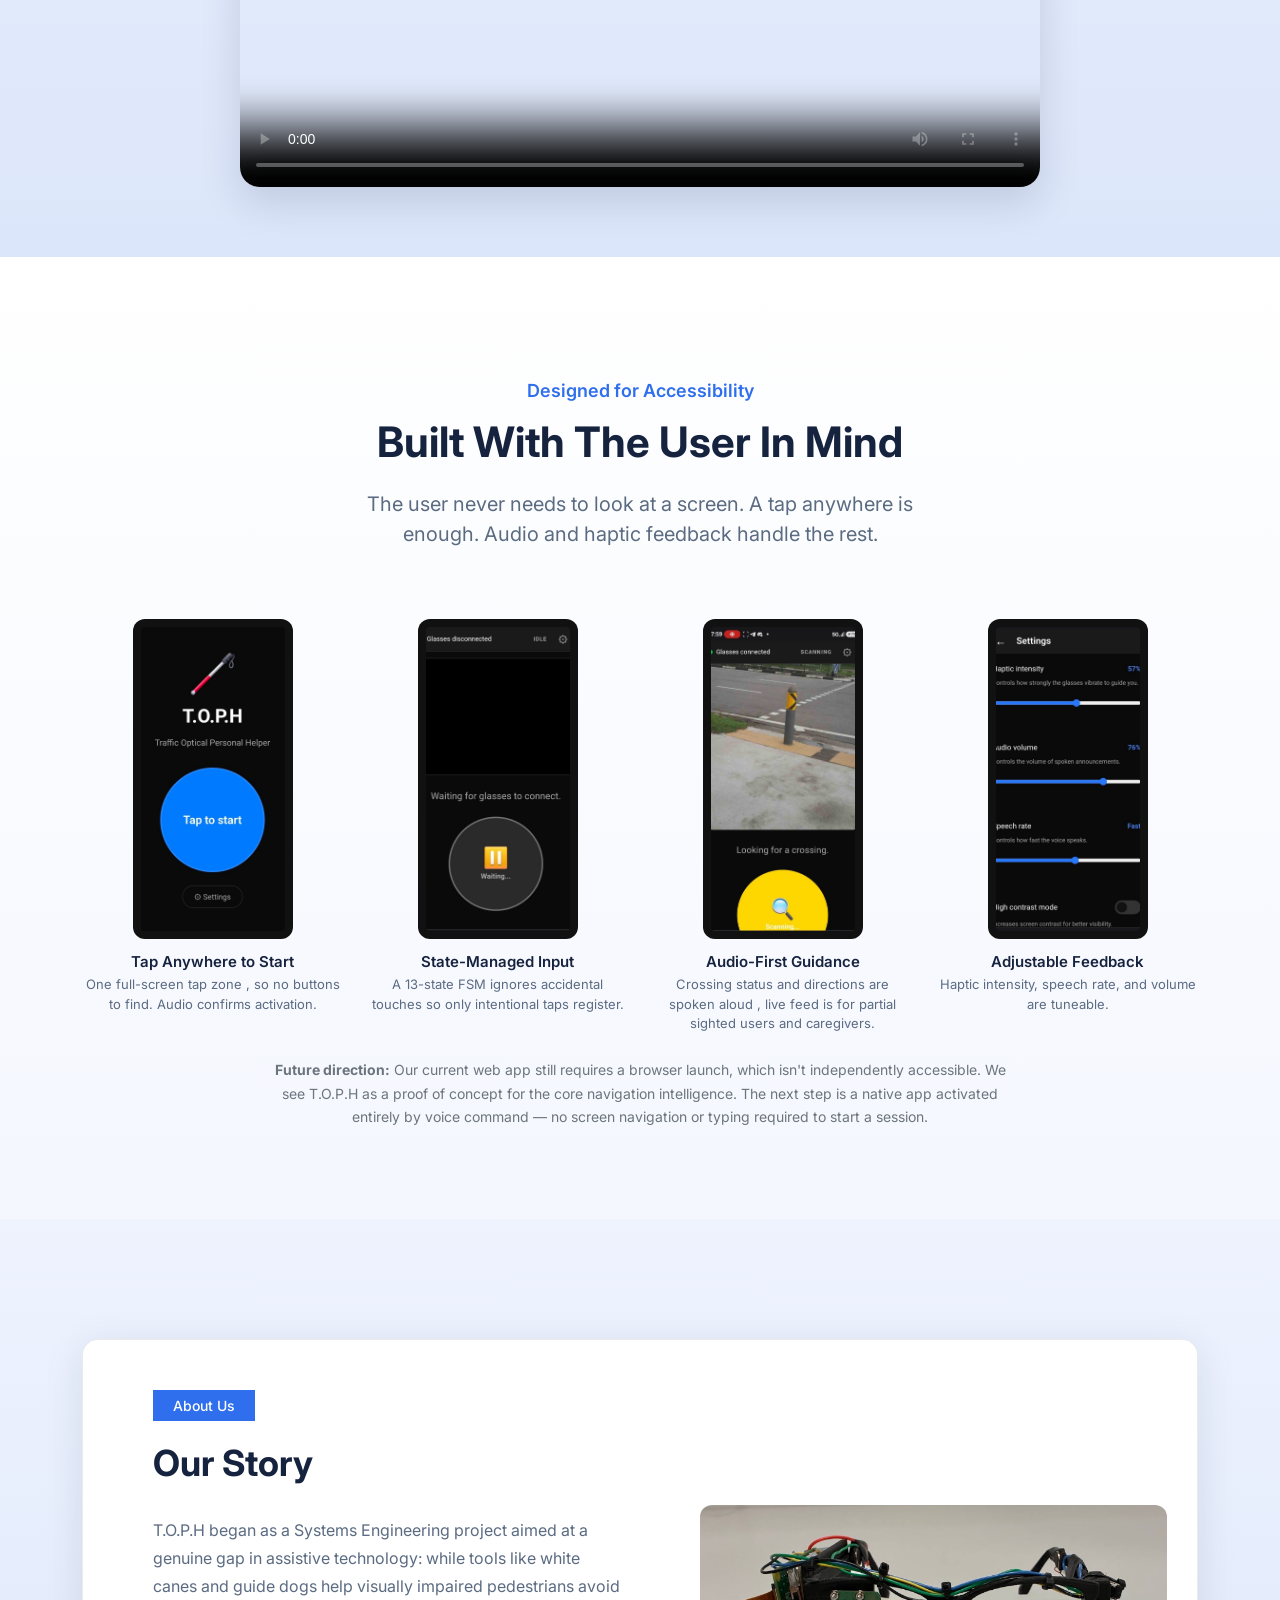
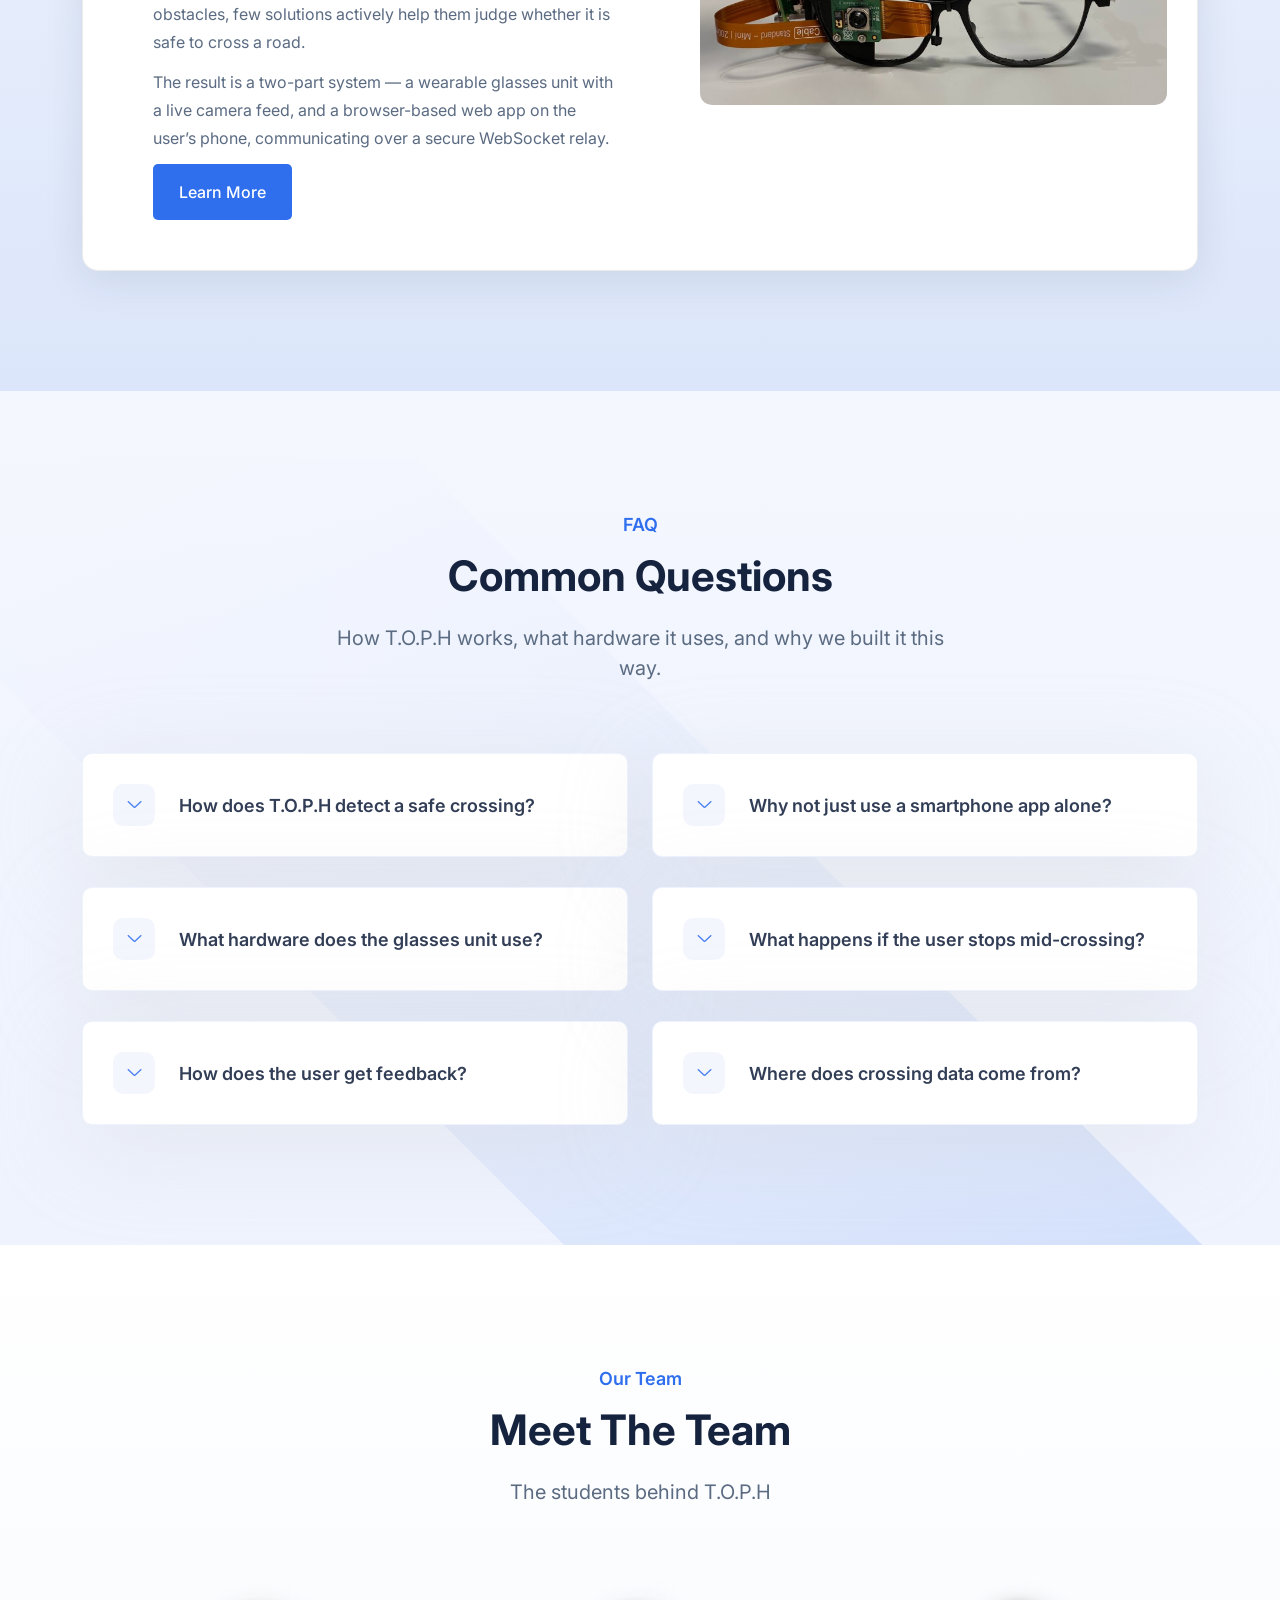
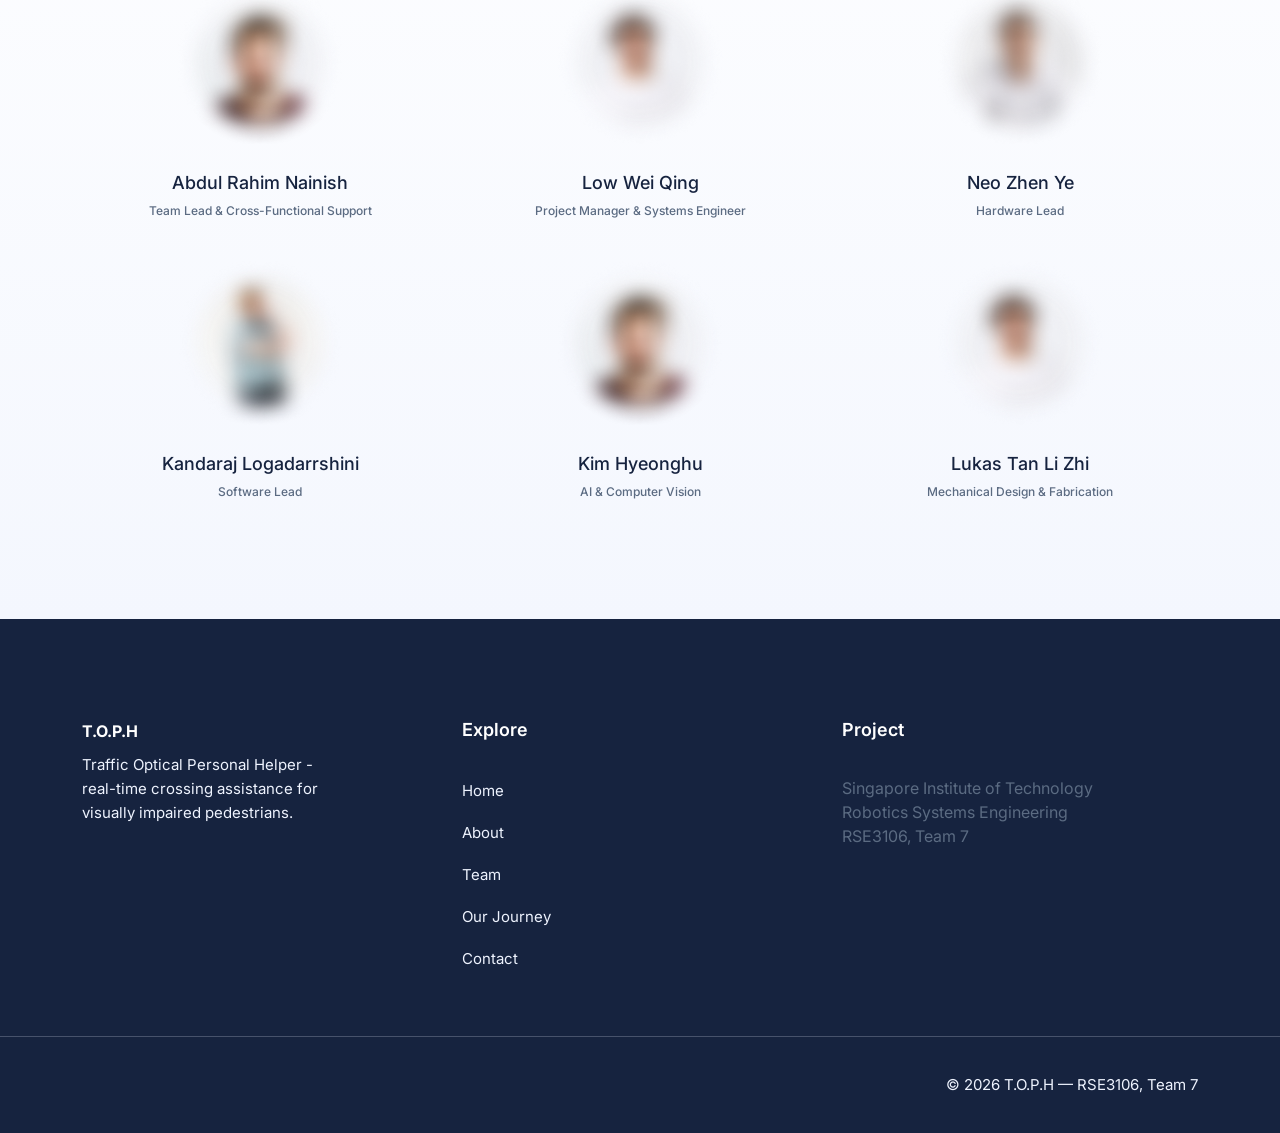
==== commit e7e7379e: "Enlarge about section images/video and reduce paragraph spacing Both halves of the about card now fl" ====
--- a/index.html
+++ b/index.html
@@ -266,7 +266,7 @@
             </div>
           </div>
           <div class="ud-about-image">
-            <img src="assets/images/hardware/glasses-front.png" alt="T.O.P.H glasses prototype" style="border-radius: 12px; width: 100%; max-width: 500px;" />
+            <img src="assets/images/hardware/glasses-front.png" alt="T.O.P.H glasses prototype" />
           </div>
         </div>
       </div>
--- a/assets/css/ud-styles.css
+++ b/assets/css/ud-styles.css
@@ -1211,7 +1211,8 @@
 }
 
 .ud-about-content-wrapper {
-  padding: 70px;
+  padding: 50px 50px 50px 70px;
+  flex: 1;
 }
 
 @media (max-width: 767px) {
@@ -1257,7 +1258,7 @@
 .ud-about-content p {
   font-size: 16px;
   line-height: 28px;
-  margin-bottom: 40px;
+  margin-bottom: 12px;
 }
 
 .ud-about-content .ud-main-btn:hover {
@@ -1271,6 +1272,15 @@
   align-items: center;
   justify-content: center;
   padding: 30px;
+  flex: 1;
+  min-width: 0;
+}
+
+.ud-about-image img,
+.ud-about-image video {
+  width: 100%;
+  max-width: 100%;
+  border-radius: 12px;
 }
 
 @media only screen and (min-width: 768px) and (max-width: 991px), (max-width: 767px) {
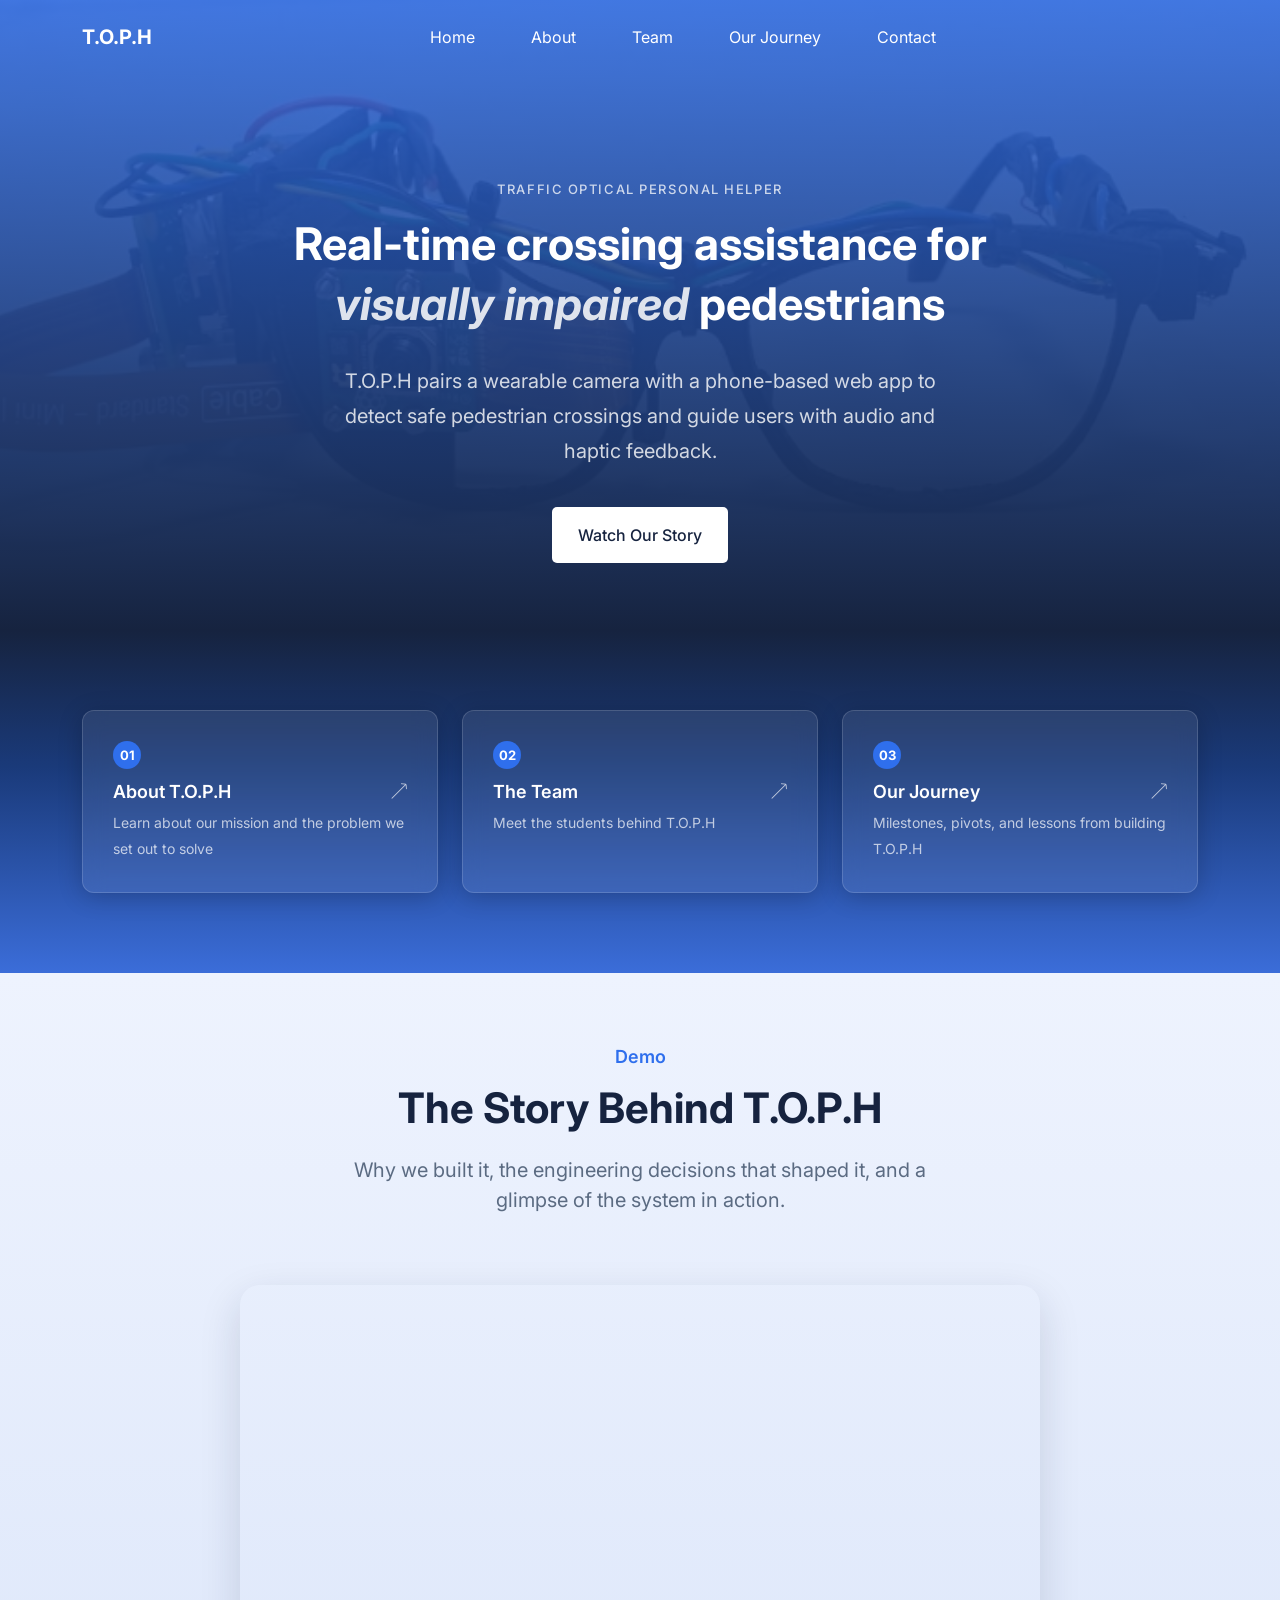
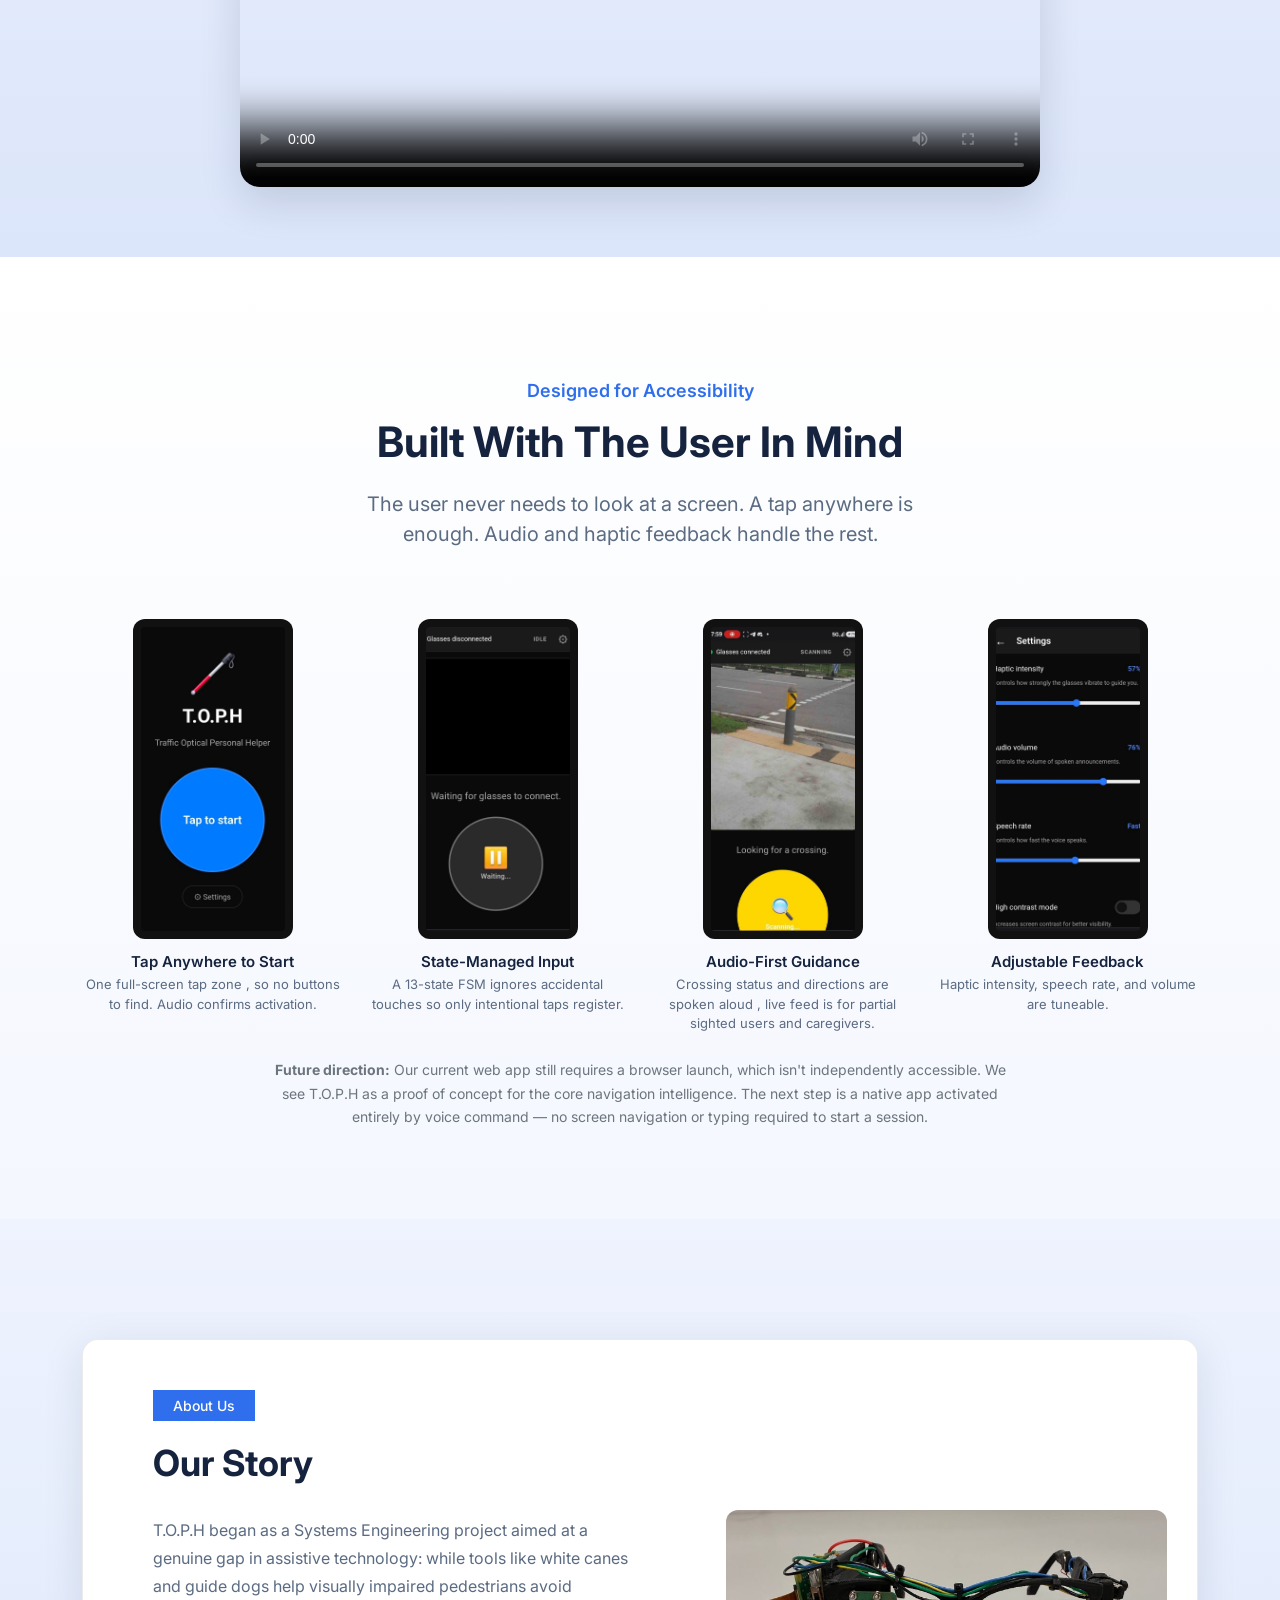
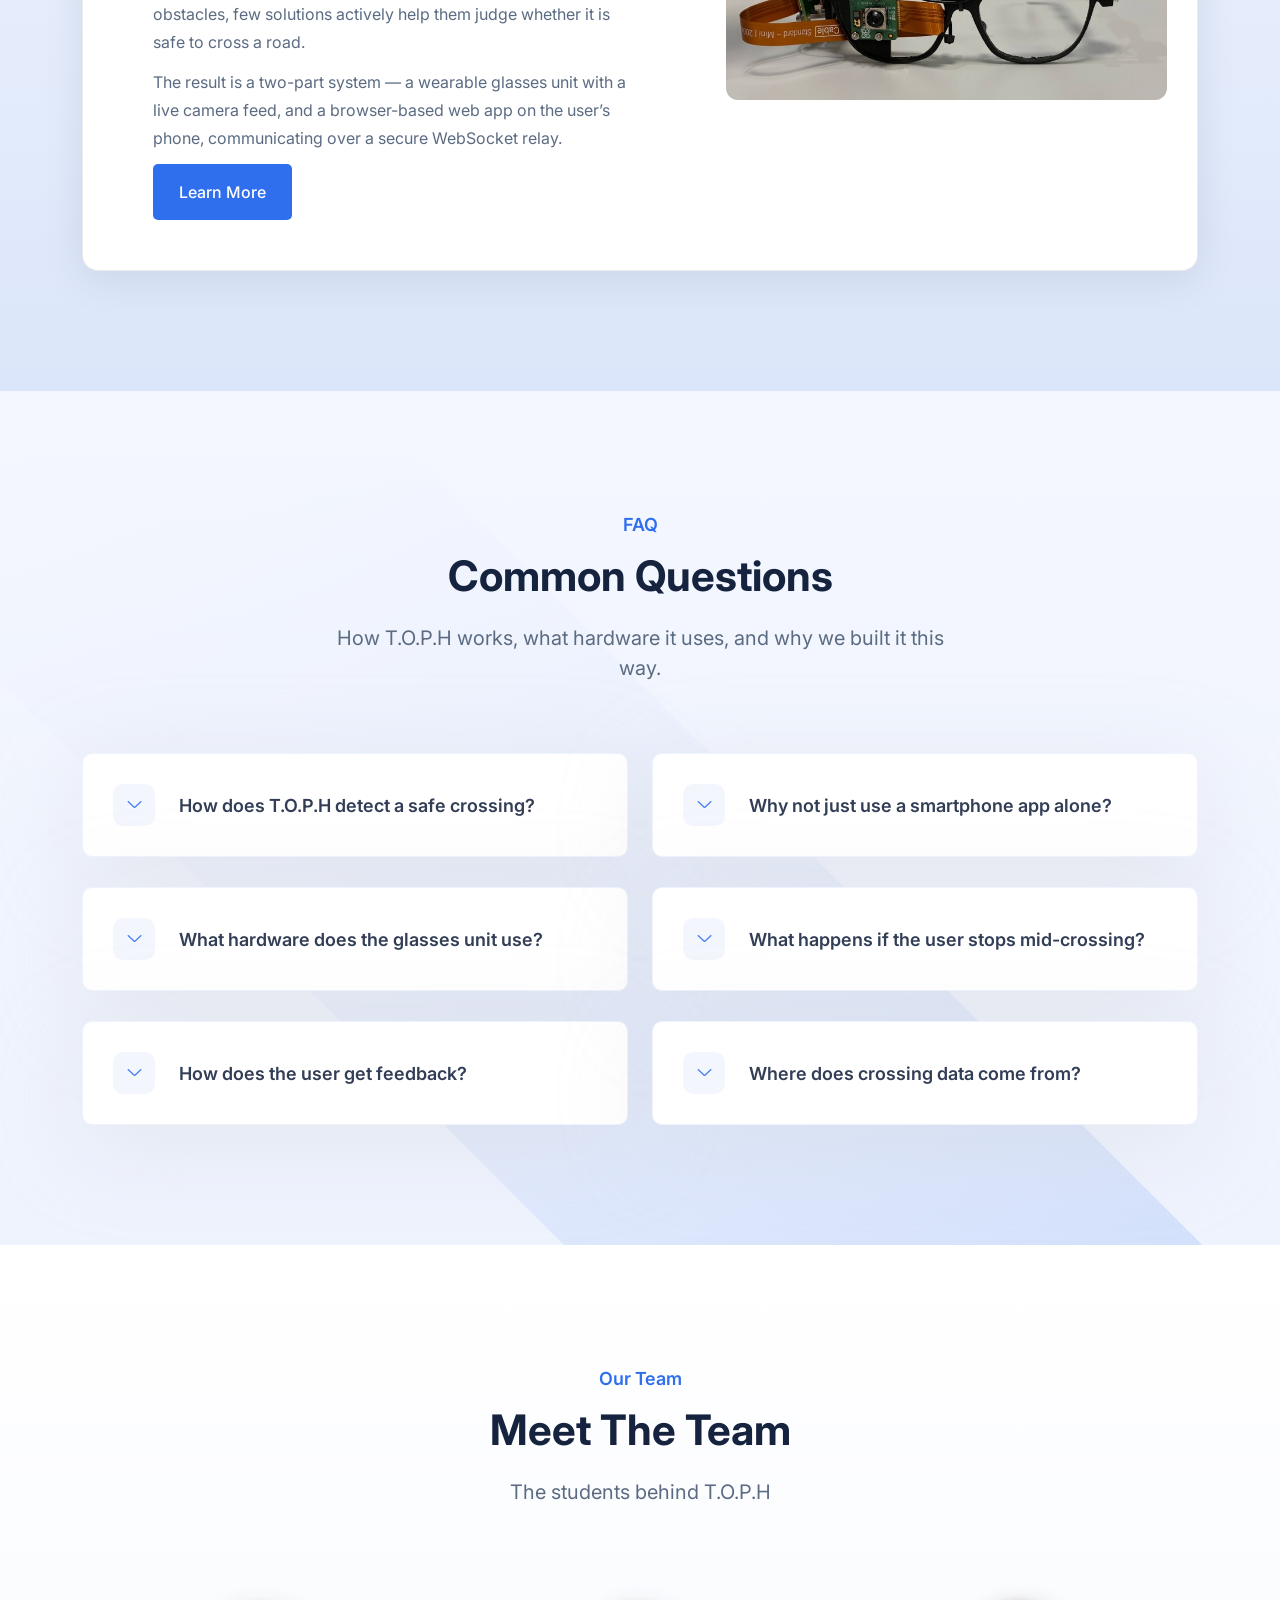
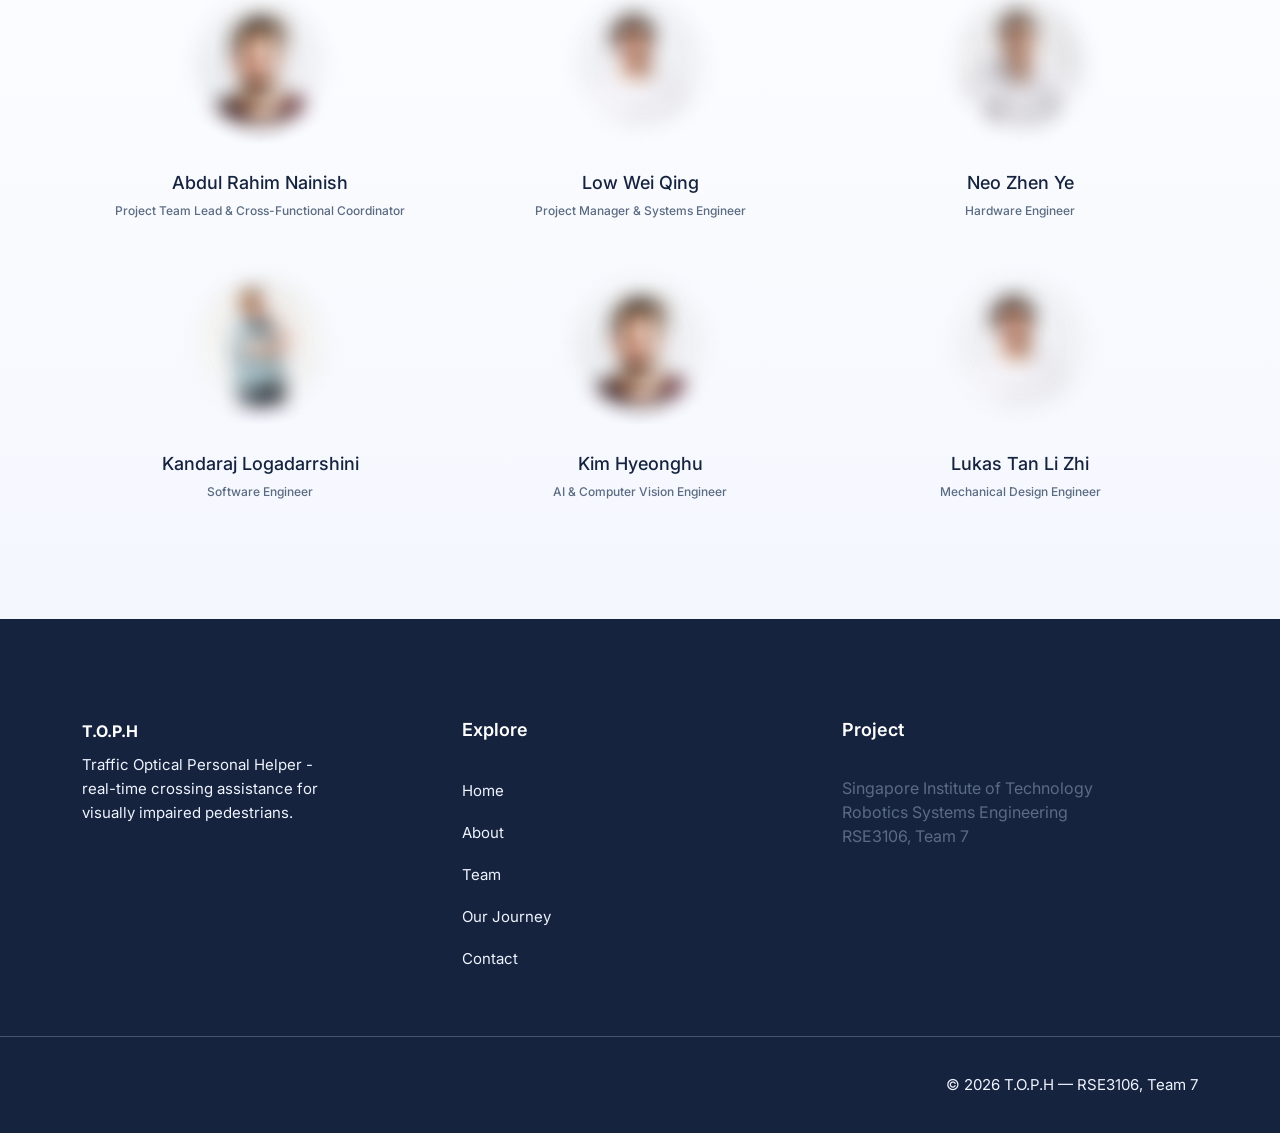
==== commit afa8ac21: "Update index.html" ====
--- a/index.html
+++ b/index.html
@@ -466,7 +466,7 @@
               </div>
               <div class="ud-team-info">
                 <h5>Abdul Rahim Nainish</h5>
-                <h6>Team Lead & Cross-Functional Support</h6>
+                <h6>Project Team Lead & Cross-Functional Coordinator</h6>
               </div>
             </div>
           </div>
@@ -496,7 +496,7 @@
               </div>
               <div class="ud-team-info">
                 <h5>Neo Zhen Ye</h5>
-                <h6>Hardware Lead</h6>
+                <h6>Hardware Engineer</h6>
               </div>
             </div>
           </div>
@@ -511,7 +511,7 @@
               </div>
               <div class="ud-team-info">
                 <h5>Kandaraj Logadarrshini</h5>
-                <h6>Software Lead</h6>
+                <h6>Software Engineer</h6>
               </div>
             </div>
           </div>
@@ -526,7 +526,7 @@
               </div>
               <div class="ud-team-info">
                 <h5>Kim Hyeonghu</h5>
-                <h6>AI & Computer Vision</h6>
+                <h6>AI & Computer Vision Engineer</h6>
               </div>
             </div>
           </div>
@@ -541,7 +541,7 @@
               </div>
               <div class="ud-team-info">
                 <h5>Lukas Tan Li Zhi</h5>
-                <h6>Mechanical Design & Fabrication</h6>
+                <h6>Mechanical Design Engineer</h6>
               </div>
             </div>
           </div>
--- a/assets/css/ud-styles.css
+++ b/assets/css/ud-styles.css
@@ -983,6 +983,302 @@
   margin: 0;
 }
 
+.ud-timeline-link {
+  display: inline-block;
+  font-size: 13px;
+  font-weight: 600;
+  color: var(--primary-color);
+  margin-top: 10px;
+  transition: all 0.3s;
+}
+
+.ud-timeline-link:hover {
+  color: #2748b4;
+  text-decoration: underline;
+}
+
+/* ===== AI Model Page ===== */
+.ud-ai-page {
+  padding: 80px 0 60px;
+  background: linear-gradient(180deg, #f8faff 0%, #eef3fe 100%);
+}
+
+.ud-ai-intro {
+  margin-bottom: 48px;
+}
+
+.ud-ai-label {
+  display: inline-block;
+  font-size: 14px;
+  font-weight: 600;
+  color: var(--primary-color);
+  text-transform: uppercase;
+  letter-spacing: 0.08em;
+  margin-bottom: 12px;
+}
+
+.ud-ai-intro h2 {
+  font-size: 32px;
+  margin-bottom: 16px;
+}
+
+.ud-ai-intro p {
+  font-size: 16px;
+  line-height: 28px;
+  color: var(--body-color);
+  max-width: 700px;
+  margin: 0 auto;
+}
+
+.ud-ai-stats-row {
+  margin-bottom: 48px;
+}
+
+.ud-ai-stat {
+  background: var(--white);
+  border: 1px solid rgba(0, 0, 0, 0.08);
+  border-radius: 14px;
+  padding: 24px 16px;
+  text-align: center;
+  box-shadow: 0 2px 12px rgba(22, 35, 63, 0.06);
+}
+
+.ud-ai-stat h3 {
+  font-size: 32px;
+  font-weight: 800;
+  color: var(--primary-color);
+  margin-bottom: 2px;
+}
+
+.ud-ai-stat span {
+  font-size: 11px;
+  font-weight: 700;
+  color: var(--heading-color);
+  text-transform: uppercase;
+  letter-spacing: 0.06em;
+}
+
+.ud-ai-stat p {
+  font-size: 12px;
+  color: var(--body-color);
+  margin: 6px 0 0;
+}
+
+.ud-ai-block {
+  background: var(--white);
+  border: 1px solid rgba(0, 0, 0, 0.08);
+  border-radius: 16px;
+  padding: 40px;
+  margin-bottom: 28px;
+  box-shadow: 0 2px 12px rgba(22, 35, 63, 0.06);
+}
+
+@media (max-width: 767px) {
+  .ud-ai-block {
+    padding: 28px 20px;
+  }
+}
+
+.ud-ai-block-header {
+  display: flex;
+  align-items: center;
+  gap: 14px;
+  margin-bottom: 20px;
+}
+
+.ud-ai-block-num {
+  display: inline-flex;
+  align-items: center;
+  justify-content: center;
+  width: 36px;
+  height: 36px;
+  border-radius: 10px;
+  background: var(--primary-color);
+  color: var(--white);
+  font-size: 14px;
+  font-weight: 700;
+  flex-shrink: 0;
+}
+
+.ud-ai-block-header h3 {
+  font-size: 22px;
+  font-weight: 700;
+  margin: 0;
+}
+
+.ud-ai-block > p {
+  font-size: 15px;
+  line-height: 26px;
+  color: var(--body-color);
+  margin-bottom: 14px;
+}
+
+.ud-ai-spec-table {
+  width: 100%;
+  border-collapse: separate;
+  border-spacing: 0;
+  border: 1px solid #e4ecfe;
+  border-radius: 12px;
+  overflow: hidden;
+  margin-top: 20px;
+}
+
+.ud-ai-spec-table td {
+  padding: 14px 20px;
+  font-size: 14px;
+  line-height: 24px;
+  color: var(--body-color);
+  border-bottom: 1px solid #eef3fe;
+  vertical-align: top;
+}
+
+.ud-ai-spec-table tr:last-child td {
+  border-bottom: none;
+}
+
+.ud-ai-spec-label {
+  font-weight: 700;
+  font-size: 11px !important;
+  text-transform: uppercase;
+  letter-spacing: 0.06em;
+  color: var(--primary-color) !important;
+  white-space: nowrap;
+  width: 120px;
+  background: #f8faff;
+}
+
+.ud-ai-compare-row {
+  display: flex;
+  gap: 16px;
+  margin: 24px 0 16px;
+}
+
+@media (max-width: 575px) {
+  .ud-ai-compare-row {
+    flex-direction: column;
+  }
+}
+
+.ud-ai-compare-item {
+  flex: 1;
+  text-align: center;
+  padding: 20px 12px;
+  border: 1px solid #e4ecfe;
+  border-radius: 12px;
+  background: #f8faff;
+}
+
+.ud-ai-compare-item h4 {
+  font-size: 32px;
+  font-weight: 800;
+  margin-bottom: 4px;
+}
+
+.ud-ai-compare-item span {
+  font-size: 13px;
+  font-weight: 600;
+  color: var(--heading-color);
+}
+
+.ud-ai-compare-weak {
+  border-color: #f4a261;
+  background: #fff9f5;
+}
+
+.ud-ai-footnote {
+  font-size: 13px !important;
+  color: var(--body-color);
+  margin-bottom: 0 !important;
+}
+
+.ud-ai-guide {
+  background: #f8faff;
+  border: 1px solid #e4ecfe;
+  border-radius: 14px;
+  padding: 24px;
+  height: 100%;
+  transition: all 0.3s;
+}
+
+.ud-ai-guide:hover {
+  box-shadow: 0 6px 20px rgba(47, 111, 237, 0.12);
+  transform: translateY(-2px);
+}
+
+.ud-ai-guide-badge {
+  display: inline-block;
+  font-size: 10px;
+  font-weight: 700;
+  color: var(--white);
+  background: var(--primary-color);
+  padding: 3px 10px;
+  border-radius: 4px;
+  text-transform: uppercase;
+  letter-spacing: 0.06em;
+  margin-bottom: 10px;
+}
+
+.ud-ai-guide h5 {
+  font-size: 16px;
+  font-weight: 700;
+  color: var(--heading-color);
+  margin-bottom: 8px;
+}
+
+.ud-ai-guide p {
+  font-size: 13px;
+  line-height: 22px;
+  color: var(--body-color);
+  margin: 0;
+}
+
+.ud-ai-eval-card {
+  background: #f8faff;
+  border: 1px solid #e4ecfe;
+  border-radius: 14px;
+  padding: 24px;
+  height: 100%;
+}
+
+.ud-ai-eval-card h5 {
+  font-size: 15px;
+  font-weight: 700;
+  margin-bottom: 2px;
+}
+
+.ud-ai-eval-subtitle {
+  font-size: 12px !important;
+  color: var(--body-color);
+  margin-bottom: 16px !important;
+}
+
+.ud-ai-eval-row {
+  display: flex;
+  gap: 12px;
+}
+
+.ud-ai-eval-item {
+  flex: 1;
+  text-align: center;
+  padding: 14px 8px;
+  background: var(--white);
+  border: 1px solid #e4ecfe;
+  border-radius: 10px;
+}
+
+.ud-ai-eval-item h4 {
+  font-size: 24px;
+  font-weight: 800;
+  color: var(--primary-color);
+  margin-bottom: 4px;
+}
+
+.ud-ai-eval-item span {
+  font-size: 11px;
+  color: var(--body-color);
+  line-height: 1.3;
+}
+
 /* ===== Demo video ===== */
 .ud-demo {
   padding: 70px 0;
@@ -1212,7 +1508,8 @@
 
 .ud-about-content-wrapper {
   padding: 50px 50px 50px 70px;
-  flex: 1;
+  flex: 1 1 55%;
+  min-width: 0;
 }
 
 @media (max-width: 767px) {
@@ -1272,7 +1569,7 @@
   align-items: center;
   justify-content: center;
   padding: 30px;
-  flex: 1;
+  flex: 1 1 45%;
   min-width: 0;
 }
 
@@ -1281,6 +1578,7 @@
   width: 100%;
   max-width: 100%;
   border-radius: 12px;
+  object-fit: cover;
 }
 
 @media only screen and (min-width: 768px) and (max-width: 991px), (max-width: 767px) {
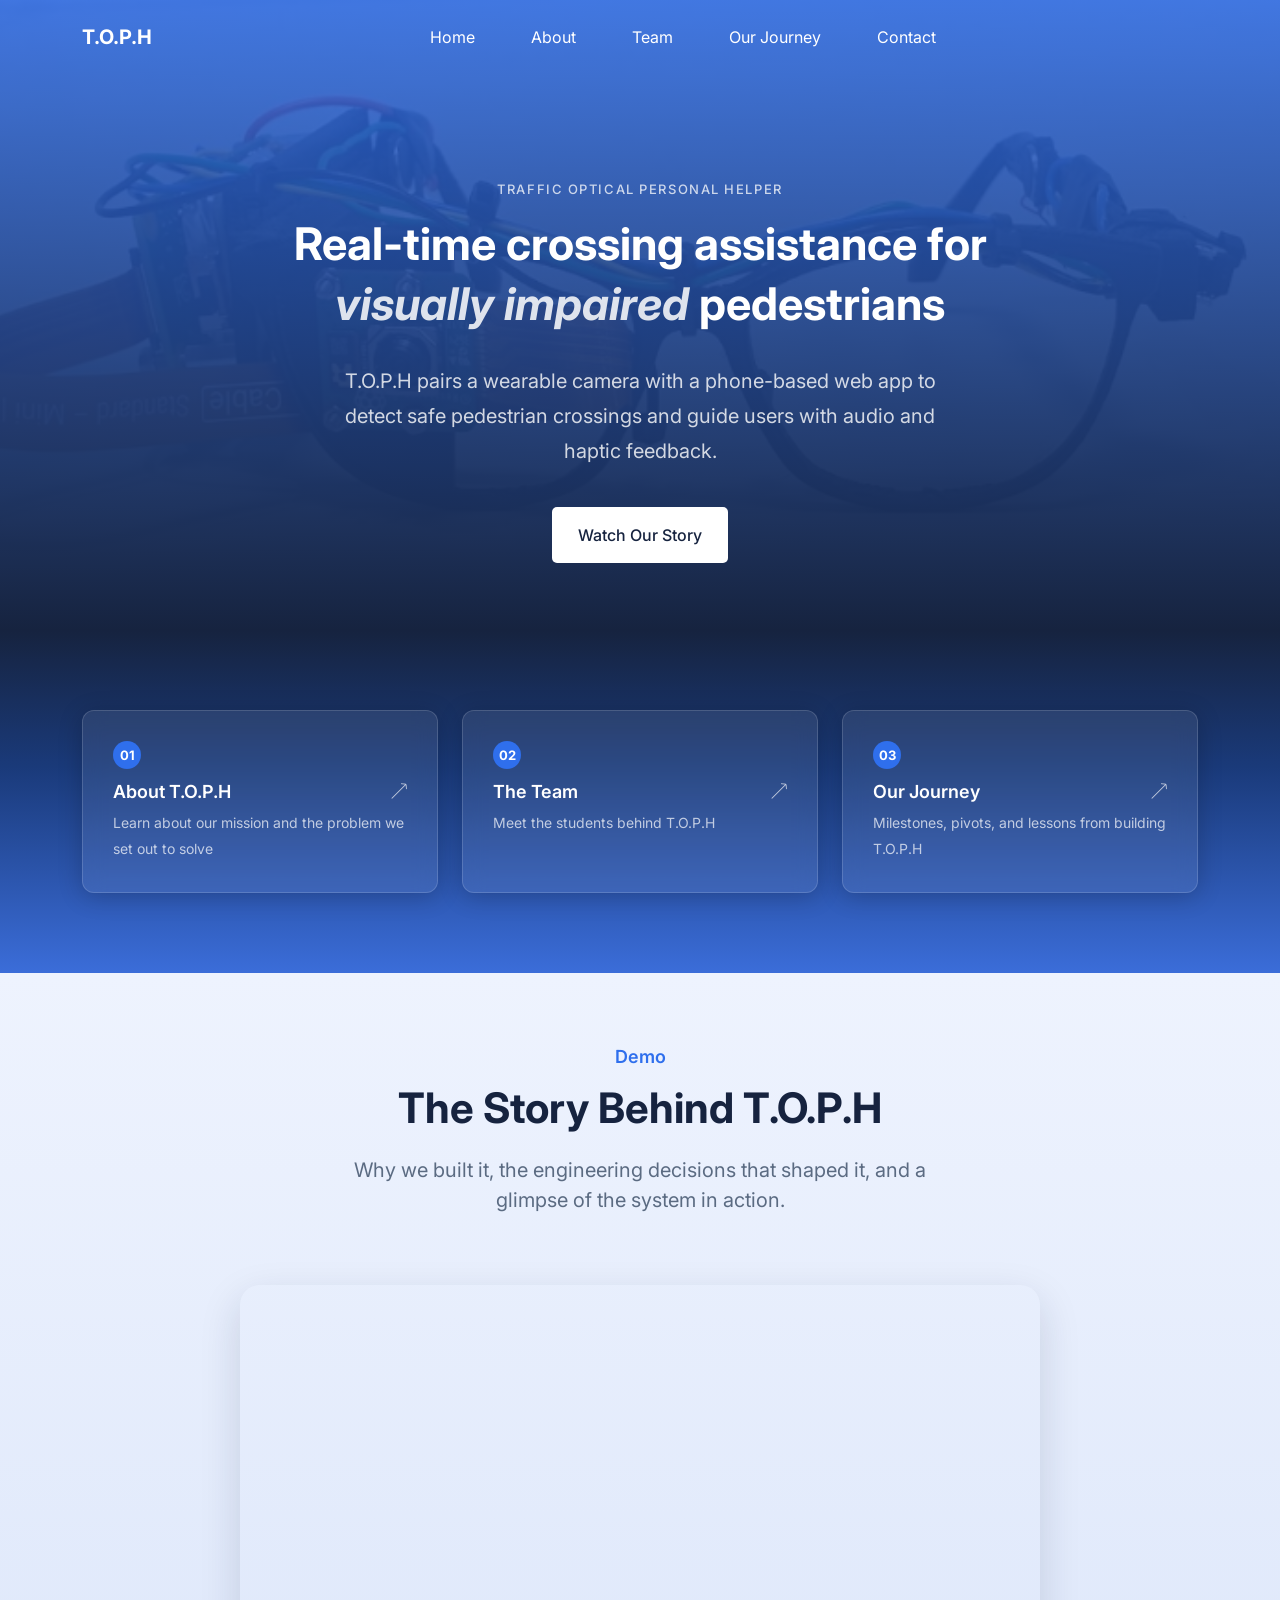
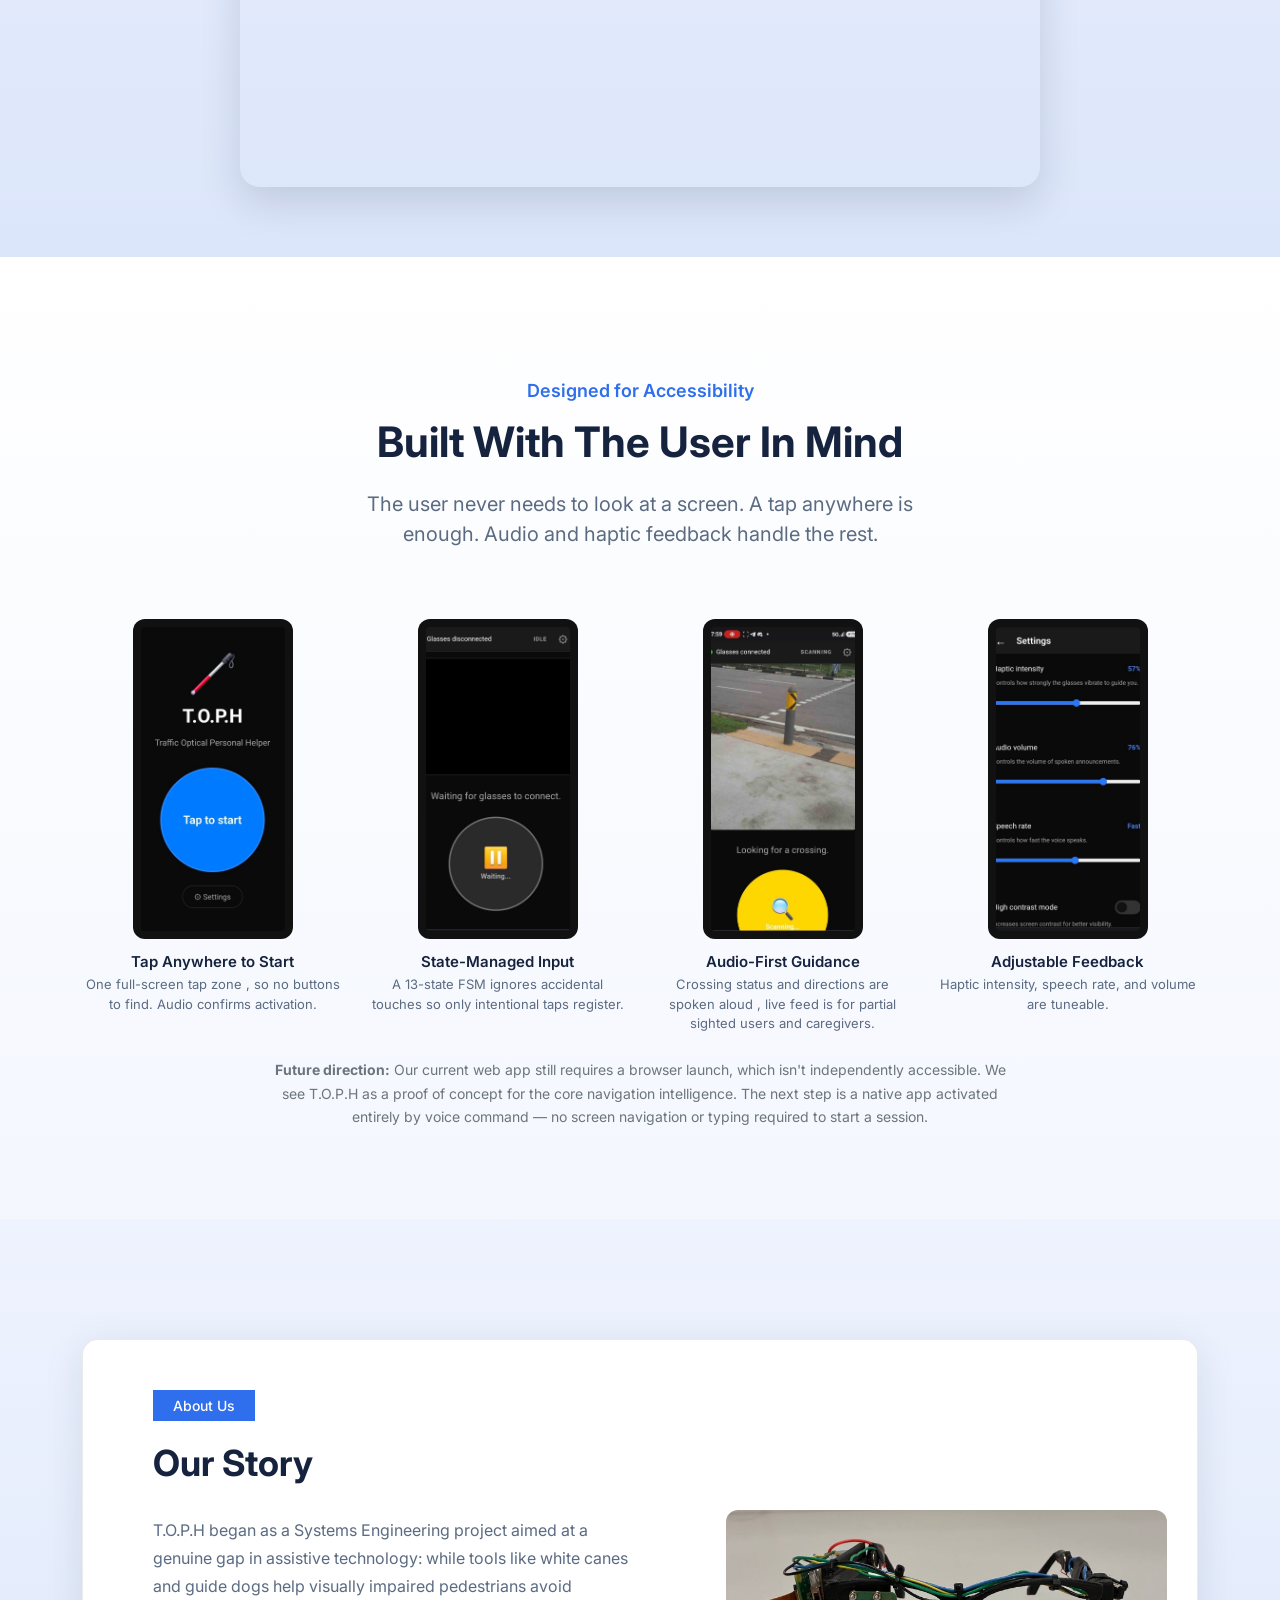
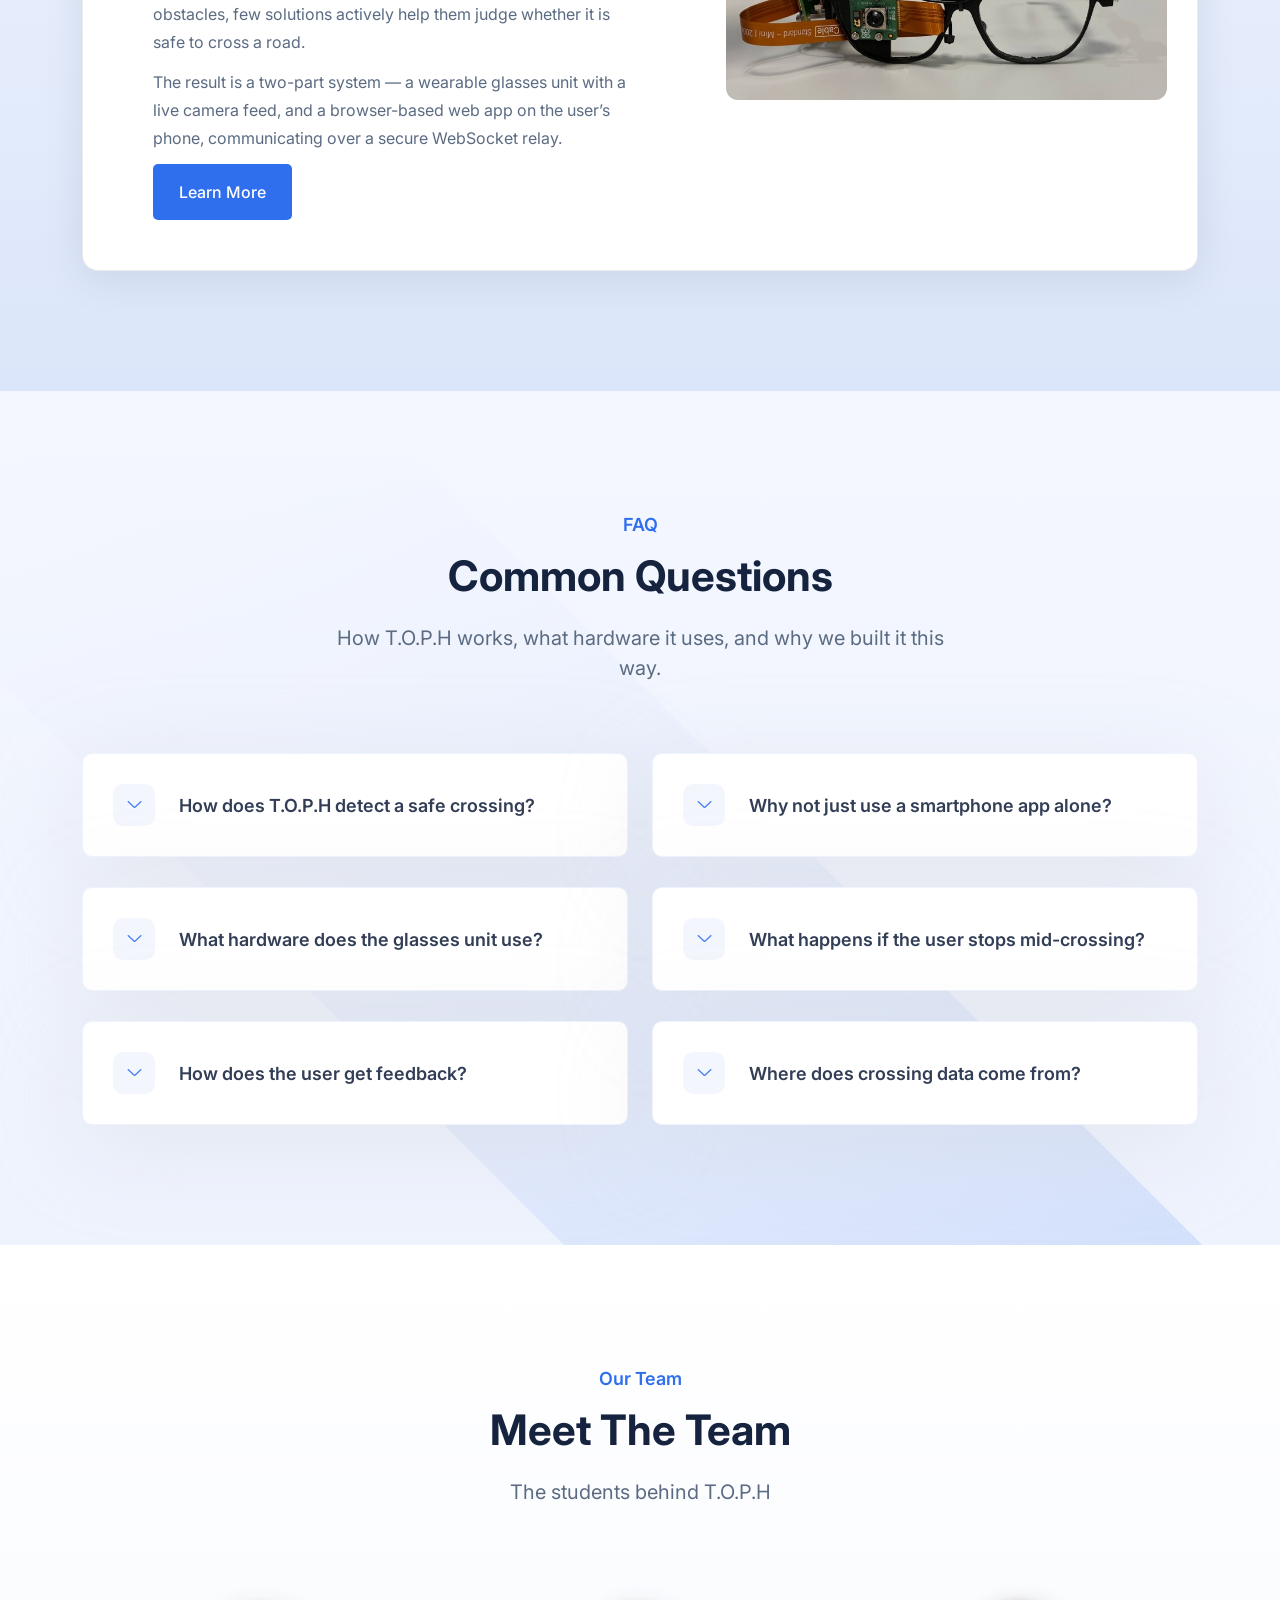
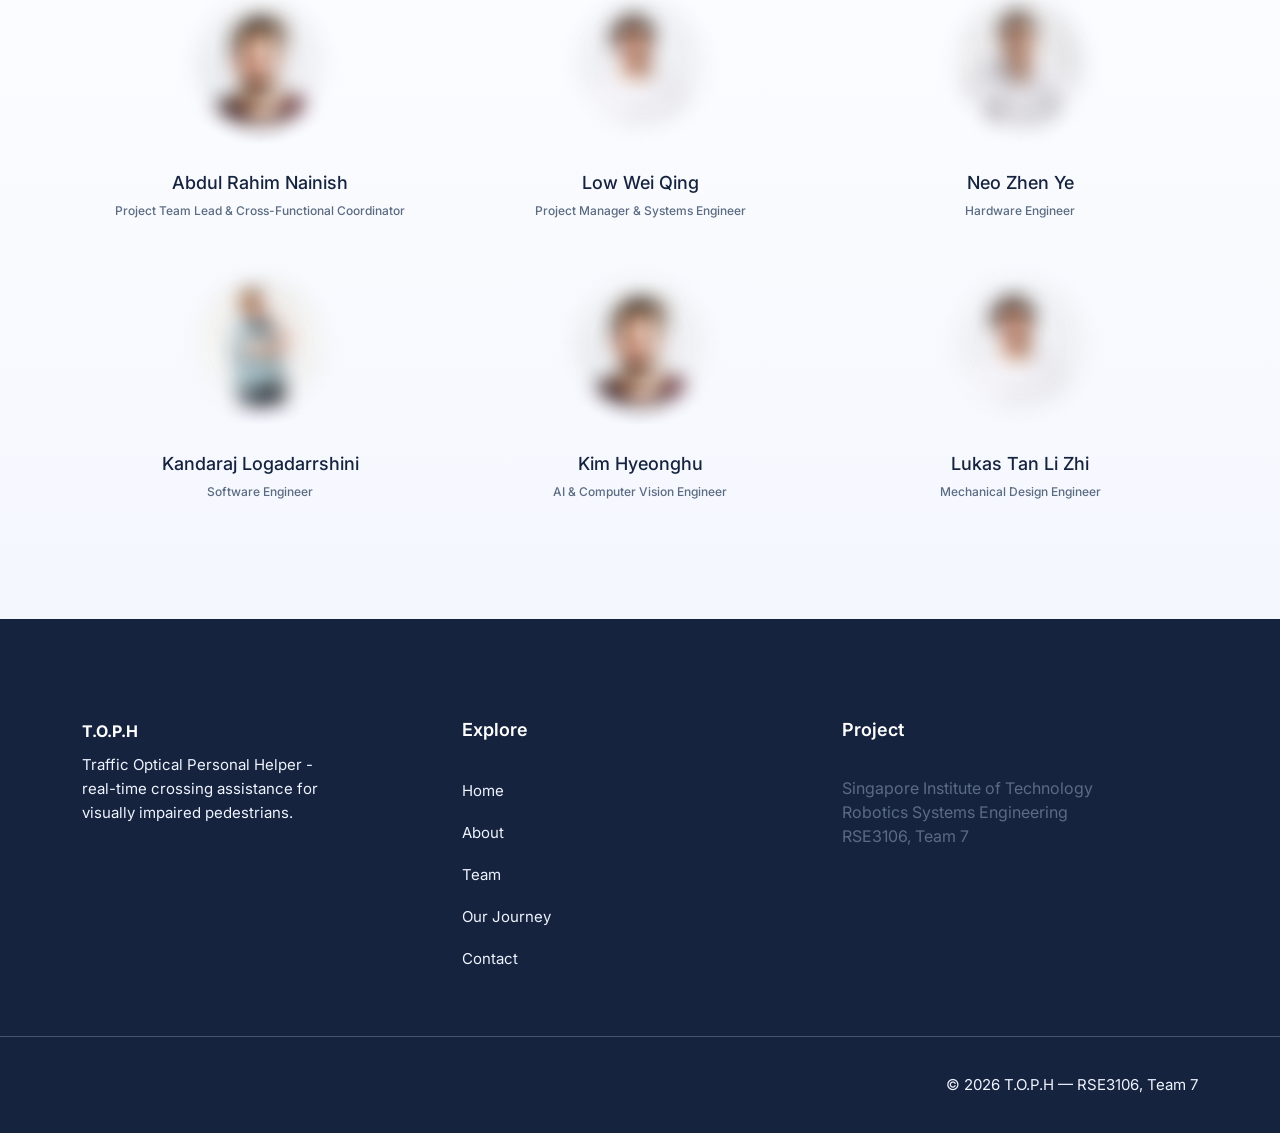
==== commit dfd5e6d9: "Replace video tag with YouTube iframe" ====
--- a/index.html
+++ b/index.html
@@ -173,10 +173,11 @@
           </p>
         </div>
         <div class="ud-demo-video">
-          <video controls playsinline poster="assets/images/hardware/glasses-angle.jpg">
-            <source src="assets/videos/demo.mp4" type="video/mp4" />
-            Your browser does not support the video tag.
-          </video>
+          <iframe
+            src="https://www.youtube.com/embed/gxPVii1oFdQ?start=1"
+            title="T.O.P.H Story"
+            allowfullscreen
+          ></iframe>
         </div>
       </div>
     </section>
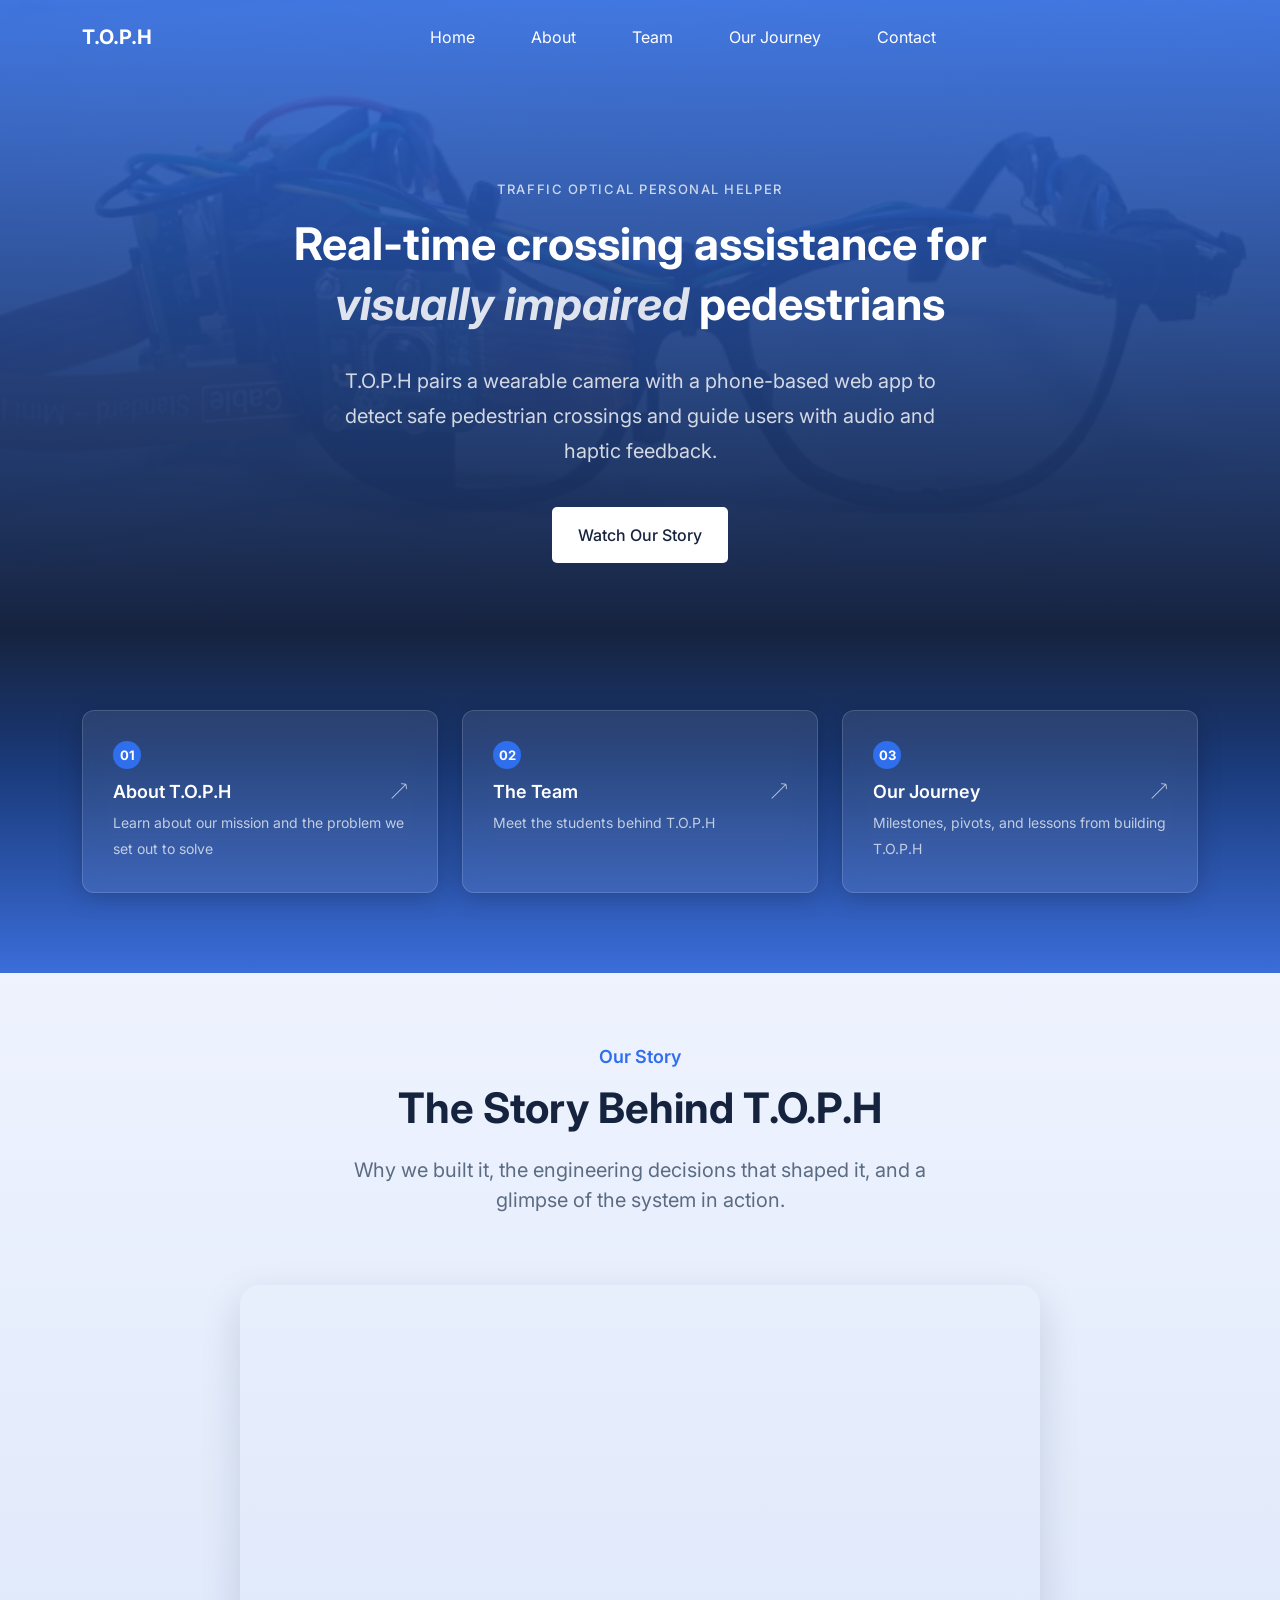
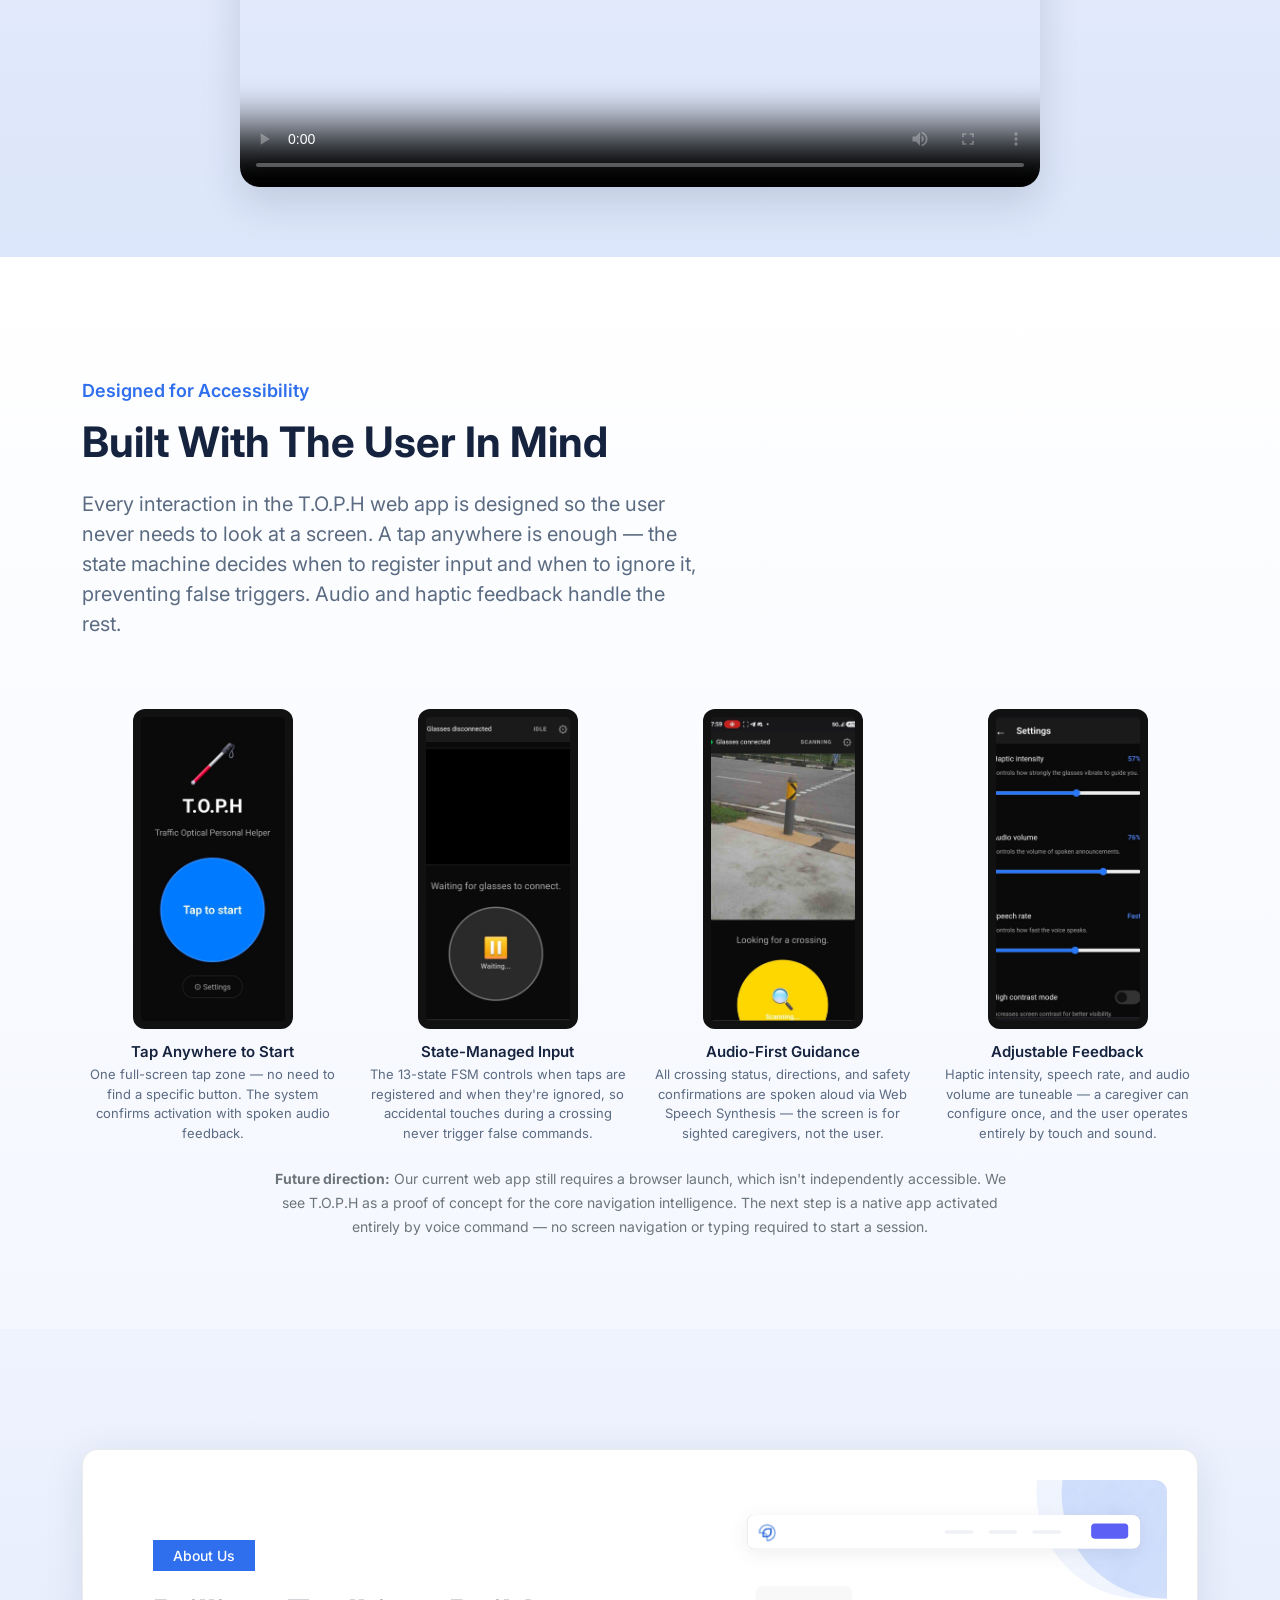
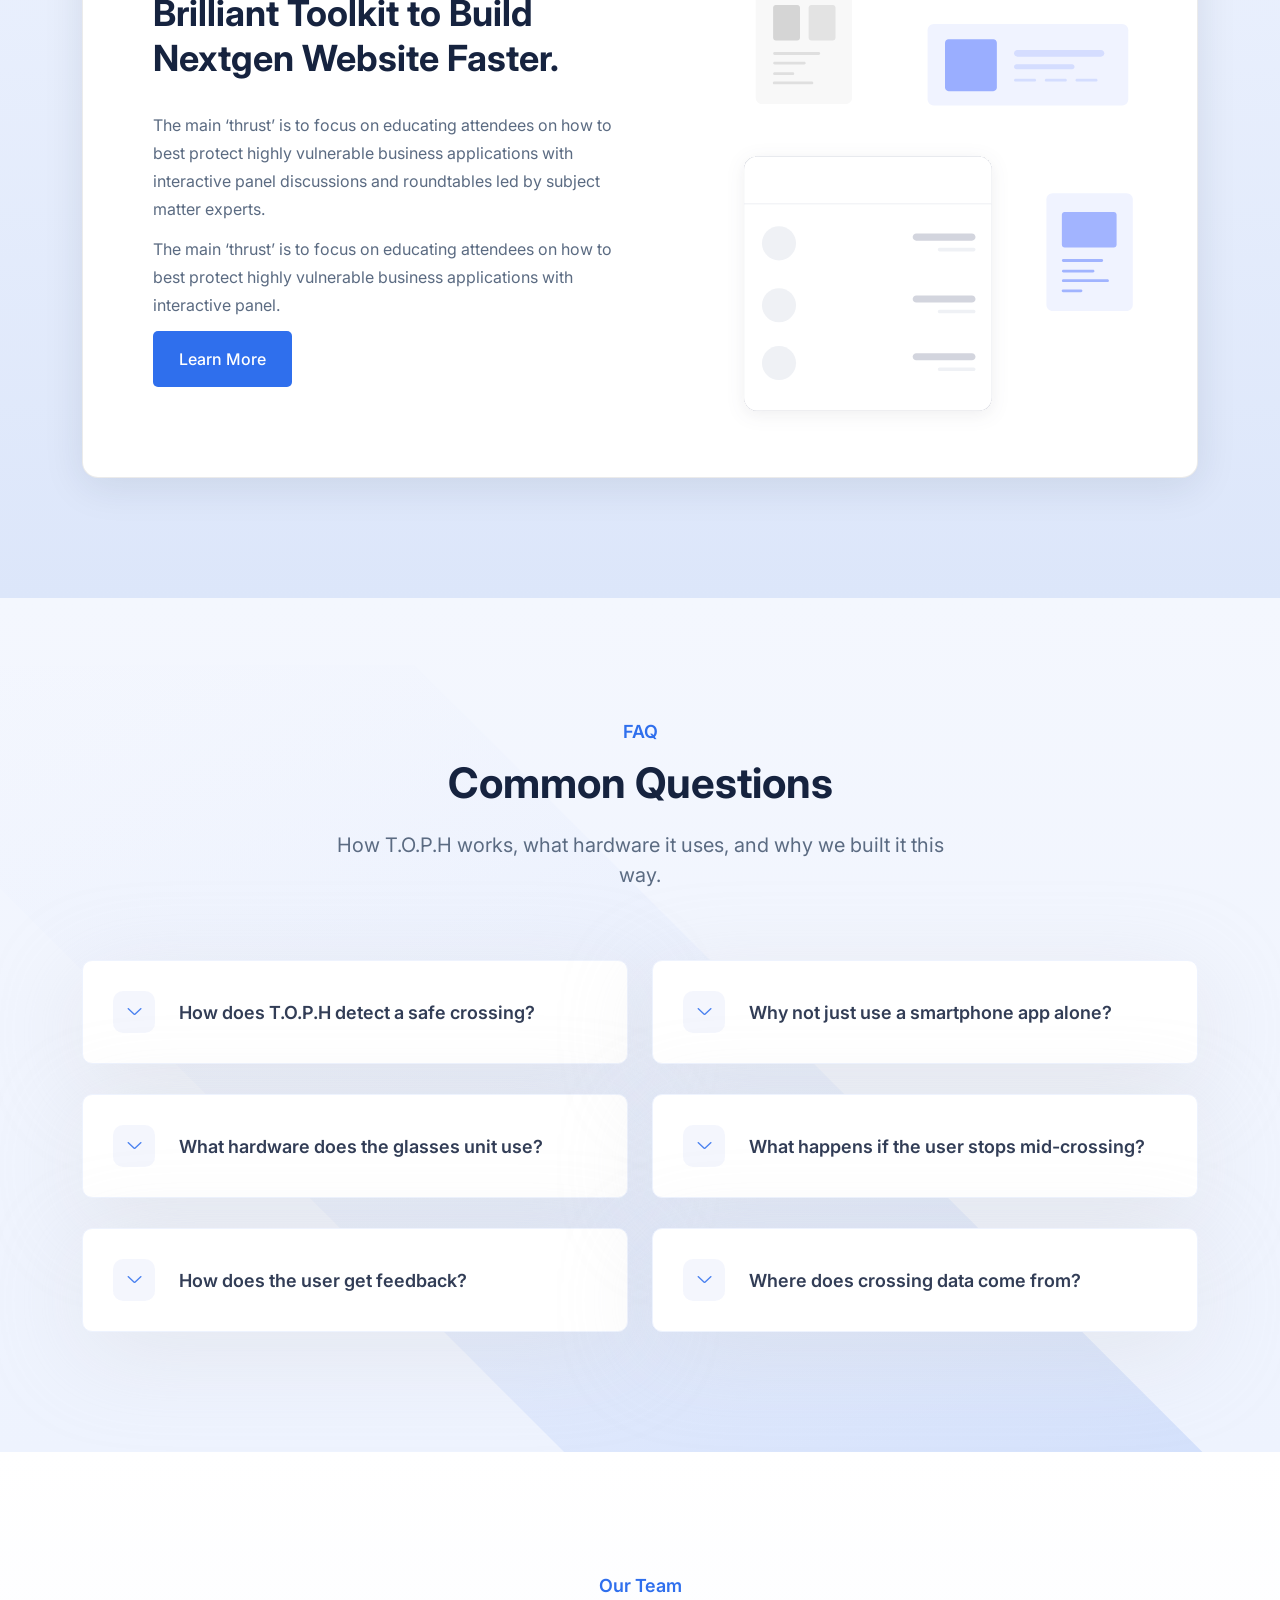
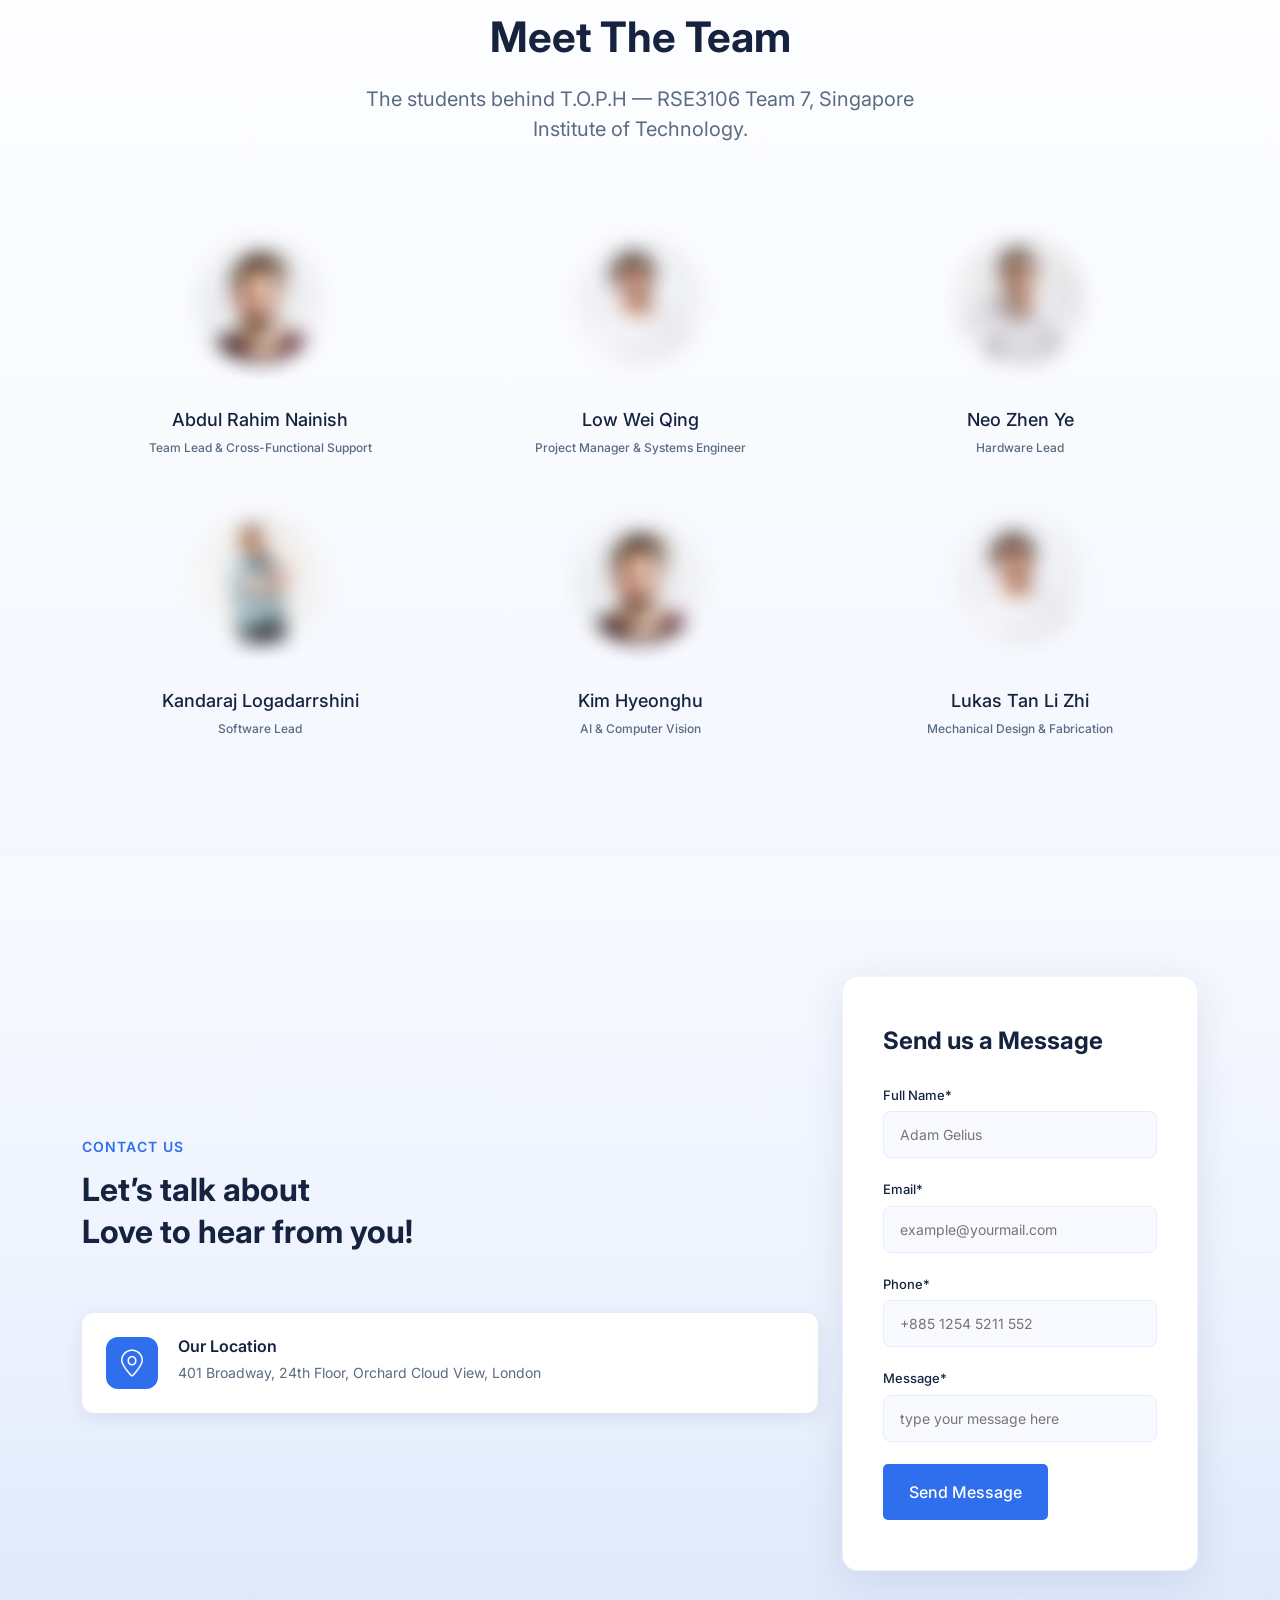
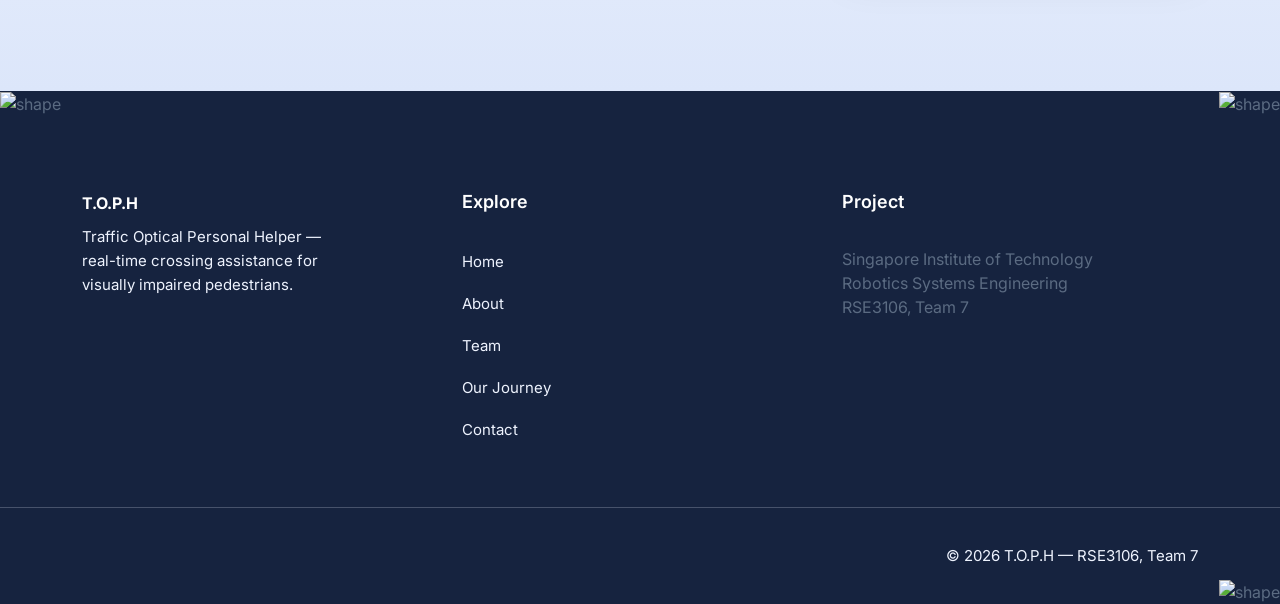
==== commit 17b09151: "Remove email contact info card from contact sections Co-Authored-By: Claude Opus 4.6 <noreply@anthro" ====
--- a/index.html
+++ b/index.html
@@ -86,7 +86,7 @@
                     <a class="ud-menu-scroll" href="about.html">About</a>
                   </li>
                   <li class="nav-item">
-                    <a class="ud-menu-scroll" href="index.html#team">Team</a>
+                    <a class="ud-menu-scroll" href="about.html#team">Team</a>
                   </li>
                   <li class="nav-item">
                     <a class="ud-menu-scroll" href="blog.html">Our Journey</a>
@@ -143,7 +143,7 @@
             </a>
           </div>
           <div class="col-md-4">
-            <a href="index.html#team" class="ud-explore-card">
+            <a href="about.html#team" class="ud-explore-card">
               <span class="ud-explore-num">02</span>
               <h5>The Team <i class="lni lni-arrow-top-right"></i></h5>
               <p>Meet the students behind T.O.P.H</p>
@@ -165,7 +165,7 @@
     <section id="demo" class="ud-demo">
       <div class="container">
         <div class="ud-section-title mx-auto text-center">
-          <span>Demo</span>
+          <span>Our Story</span>
           <h2>The Story Behind T.O.P.H</h2>
           <p>
             Why we built it, the engineering decisions that shaped it,
@@ -173,11 +173,10 @@
           </p>
         </div>
         <div class="ud-demo-video">
-          <iframe
-            src="https://www.youtube.com/embed/gxPVii1oFdQ?start=1"
-            title="T.O.P.H Story"
-            allowfullscreen
-          ></iframe>
+          <video controls playsinline poster="assets/images/hardware/glasses-angle.jpg">
+            <source src="assets/videos/demo.mp4" type="video/mp4" />
+            Your browser does not support the video tag.
+          </video>
         </div>
       </div>
     </section>
@@ -188,12 +187,14 @@
       <div class="container">
         <div class="row">
           <div class="col-lg-12">
-            <div class="ud-section-title mx-auto text-center">
+            <div class="ud-section-title">
               <span>Designed for Accessibility</span>
               <h2>Built With the User in Mind</h2>
               <p>
-                The user never needs to look at a screen. A tap anywhere is enough.
-                Audio and haptic feedback handle the rest.
+                Every interaction in the T.O.P.H web app is designed so the user never needs
+                to look at a screen. A tap anywhere is enough — the state machine
+                decides when to register input and when to ignore it, preventing
+                false triggers. Audio and haptic feedback handle the rest.
               </p>
             </div>
           </div>
@@ -203,28 +204,28 @@
             <div class="ud-app-card wow fadeInUp" data-wow-delay=".1s">
               <img src="assets/images/app/App-front.jpg" alt="T.O.P.H home screen" />
               <h5>Tap Anywhere to Start</h5>
-              <p>One full-screen tap zone , so no buttons to find. Audio confirms activation.</p>
+              <p>One full-screen tap zone — no need to find a specific button. The system confirms activation with spoken audio feedback.</p>
             </div>
           </div>
           <div class="col-lg-3 col-md-6 col-sm-6">
             <div class="ud-app-card wow fadeInUp" data-wow-delay=".15s">
               <img src="assets/images/app/Glasses disconnected.jpg" alt="Waiting for glasses connection" />
               <h5>State-Managed Input</h5>
-              <p>A 13-state FSM ignores accidental touches so only intentional taps register.</p>
+              <p>The 13-state FSM controls when taps are registered and when they're ignored, so accidental touches during a crossing never trigger false commands.</p>
             </div>
           </div>
           <div class="col-lg-3 col-md-6 col-sm-6">
             <div class="ud-app-card wow fadeInUp" data-wow-delay=".2s">
               <img src="assets/images/app/Glasses connected.jpg" alt="Live camera scanning for crossing" />
               <h5>Audio-First Guidance</h5>
-              <p>Crossing status and directions are spoken aloud , live feed is for partial sighted users and caregivers.</p>
+              <p>All crossing status, directions, and safety confirmations are spoken aloud via Web Speech Synthesis — the screen is for sighted caregivers, not the user.</p>
             </div>
           </div>
           <div class="col-lg-3 col-md-6 col-sm-6">
             <div class="ud-app-card wow fadeInUp" data-wow-delay=".25s">
               <img src="assets/images/app/Settings.jpg" alt="Settings panel" />
               <h5>Adjustable Feedback</h5>
-              <p>Haptic intensity, speech rate, and volume are tuneable.</p>
+              <p>Haptic intensity, speech rate, and audio volume are tuneable — a caregiver can configure once, and the user operates entirely by touch and sound.</p>
             </div>
           </div>
         </div>
@@ -250,24 +251,24 @@
           <div class="ud-about-content-wrapper">
             <div class="ud-about-content">
               <span class="tag">About Us</span>
-              <h2>Our Story</h2>
+              <h2>Brilliant Toolkit to Build Nextgen Website Faster.</h2>
               <p>
-                T.O.P.H began as a Systems Engineering project aimed at a genuine
-                gap in assistive technology: while tools like white canes and guide
-                dogs help visually impaired pedestrians avoid obstacles, few solutions
-                actively help them judge whether it is safe to cross a road.
+                The main ‘thrust’ is to focus on educating attendees on how to
+                best protect highly vulnerable business applications with
+                interactive panel discussions and roundtables led by subject
+                matter experts.
               </p>
 
               <p>
-                The result is a two-part system — a wearable glasses unit with a live
-                camera feed, and a browser-based web app on the user’s phone,
-                communicating over a secure WebSocket relay.
+                The main ‘thrust’ is to focus on educating attendees on how to
+                best protect highly vulnerable business applications with
+                interactive panel.
               </p>
-              <a href="about.html" class="ud-main-btn">Learn More</a>
+              <a href="javascript:void(0)" class="ud-main-btn">Learn More</a>
             </div>
           </div>
           <div class="ud-about-image">
-            <img src="assets/images/hardware/glasses-front.png" alt="T.O.P.H glasses prototype" />
+            <img src="assets/images/about/about-image.svg" alt="about-image" />
           </div>
         </div>
       </div>
@@ -383,7 +384,7 @@
                     We started as a native Android app, but every code change
                     required a full compile-sign-deploy cycle. With less than two
                     months to build both hardware and software, we switched to a
-                    browser-based web app. An instant push-and-test, cross-device
+                    browser-based web app — instant push-and-test, cross-device
                     compatibility, and standard web APIs for everything.
                   </div>
                 </div>
@@ -449,7 +450,8 @@
               <span>Our Team</span>
               <h2>Meet The Team</h2>
               <p>
-                The students behind T.O.P.H 
+                The students behind T.O.P.H — RSE3106 Team 7,
+                Singapore Institute of Technology.
               </p>
             </div>
           </div>
@@ -467,7 +469,7 @@
               </div>
               <div class="ud-team-info">
                 <h5>Abdul Rahim Nainish</h5>
-                <h6>Project Team Lead & Cross-Functional Coordinator</h6>
+                <h6>Team Lead & Cross-Functional Support</h6>
               </div>
             </div>
           </div>
@@ -497,7 +499,7 @@
               </div>
               <div class="ud-team-info">
                 <h5>Neo Zhen Ye</h5>
-                <h6>Hardware Engineer</h6>
+                <h6>Hardware Lead</h6>
               </div>
             </div>
           </div>
@@ -512,7 +514,7 @@
               </div>
               <div class="ud-team-info">
                 <h5>Kandaraj Logadarrshini</h5>
-                <h6>Software Engineer</h6>
+                <h6>Software Lead</h6>
               </div>
             </div>
           </div>
@@ -527,7 +529,7 @@
               </div>
               <div class="ud-team-info">
                 <h5>Kim Hyeonghu</h5>
-                <h6>AI & Computer Vision Engineer</h6>
+                <h6>AI & Computer Vision</h6>
               </div>
             </div>
           </div>
@@ -542,7 +544,7 @@
               </div>
               <div class="ud-team-info">
                 <h5>Lukas Tan Li Zhi</h5>
-                <h6>Mechanical Design Engineer</h6>
+                <h6>Mechanical Design & Fabrication</h6>
               </div>
             </div>
           </div>
@@ -551,8 +553,95 @@
     </section>
     <!-- ====== Team End ====== -->
 
+    <!-- ====== Contact Start ====== -->
+    <section id="contact" class="ud-contact">
+      <div class="container">
+        <div class="row align-items-center">
+          <div class="col-xl-8 col-lg-7">
+            <div class="ud-contact-content-wrapper">
+              <div class="ud-contact-title">
+                <span>CONTACT US</span>
+                <h2>
+                  Let’s talk about <br />
+                  Love to hear from you!
+                </h2>
+              </div>
+              <div class="ud-contact-info-wrapper">
+                <div class="ud-single-info">
+                  <div class="ud-info-icon">
+                    <i class="lni lni-map-marker"></i>
+                  </div>
+                  <div class="ud-info-meta">
+                    <h5>Our Location</h5>
+                    <p>401 Broadway, 24th Floor, Orchard Cloud View, London</p>
+                  </div>
+                </div>
+              </div>
+            </div>
+          </div>
+          <div class="col-xl-4 col-lg-5">
+            <div
+              class="ud-contact-form-wrapper wow fadeInUp"
+              data-wow-delay=".2s"
+            >
+              <h3 class="ud-contact-form-title">Send us a Message</h3>
+              <form class="ud-contact-form">
+                <div class="ud-form-group">
+                  <label for="fullName">Full Name*</label>
+                  <input
+                    type="text"
+                    name="fullName"
+                    placeholder="Adam Gelius"
+                  />
+                </div>
+                <div class="ud-form-group">
+                  <label for="email">Email*</label>
+                  <input
+                    type="email"
+                    name="email"
+                    placeholder="example@yourmail.com"
+                  />
+                </div>
+                <div class="ud-form-group">
+                  <label for="phone">Phone*</label>
+                  <input
+                    type="text"
+                    name="phone"
+                    placeholder="+885 1254 5211 552"
+                  />
+                </div>
+                <div class="ud-form-group">
+                  <label for="message">Message*</label>
+                  <textarea
+                    name="message"
+                    rows="1"
+                    placeholder="type your message here"
+                  ></textarea>
+                </div>
+                <div class="ud-form-group mb-0">
+                  <button type="submit" class="ud-main-btn">
+                    Send Message
+                  </button>
+                </div>
+              </form>
+            </div>
+          </div>
+        </div>
+      </div>
+    </section>
+    <!-- ====== Contact End ====== -->
+
     <!-- ====== Footer Start ====== -->
     <footer class="ud-footer wow fadeInUp" data-wow-delay=".15s">
+      <div class="shape shape-1">
+        <img src="assets/images/footer/shape-1.svg" alt="shape" />
+      </div>
+      <div class="shape shape-2">
+        <img src="assets/images/footer/shape-2.svg" alt="shape" />
+      </div>
+      <div class="shape shape-3">
+        <img src="assets/images/footer/shape-3.svg" alt="shape" />
+      </div>
       <div class="ud-footer-widgets">
         <div class="container">
           <div class="row">
@@ -562,7 +651,7 @@
                   <span class="fw-bold text-white startup-logo">T.O.P.H</span>
                 </a>
                 <p class="ud-widget-desc">
-                  Traffic Optical Personal Helper - real-time crossing assistance
+                  Traffic Optical Personal Helper — real-time crossing assistance
                   for visually impaired pedestrians.
                 </p>
               </div>
@@ -579,7 +668,7 @@
                     <a class="ud-menu-scroll" href="about.html">About</a>
                   </li>
                   <li>
-                    <a class="ud-menu-scroll" href="index.html#team">Team</a>
+                    <a class="ud-menu-scroll" href="about.html#team">Team</a>
                   </li>
                   <li>
                     <a class="ud-menu-scroll" href="blog.html">Our Journey</a>
@@ -633,14 +722,42 @@
 
       pageLink.forEach((elem) => {
         elem.addEventListener("click", (e) => {
-          const href = elem.getAttribute("href");
-          if (!href.startsWith("#")) return;
-          const target = document.querySelector(href);
-          if (!target) return;
           e.preventDefault();
-          target.scrollIntoView({ behavior: "smooth" });
+          document.querySelector(elem.getAttribute("href")).scrollIntoView({
+            behavior: "smooth",
+            offsetTop: 1 - 60,
+          });
         });
       });
+
+      // section menu active
+      function onScroll(event) {
+        const sections = document.querySelectorAll(".ud-menu-scroll");
+        const scrollPos =
+          window.pageYOffset ||
+          document.documentElement.scrollTop ||
+          document.body.scrollTop;
+
+        for (let i = 0; i < sections.length; i++) {
+          const currLink = sections[i];
+          const val = currLink.getAttribute("href");
+          const refElement = document.querySelector(val);
+          const scrollTopMinus = scrollPos + 73;
+          if (
+            refElement.offsetTop <= scrollTopMinus &&
+            refElement.offsetTop + refElement.offsetHeight > scrollTopMinus
+          ) {
+            document
+              .querySelector(".ud-menu-scroll")
+              .classList.remove("active");
+            currLink.classList.add("active");
+          } else {
+            currLink.classList.remove("active");
+          }
+        }
+      }
+
+      window.document.addEventListener("scroll", onScroll);
     </script>
   </body>
 </html>
